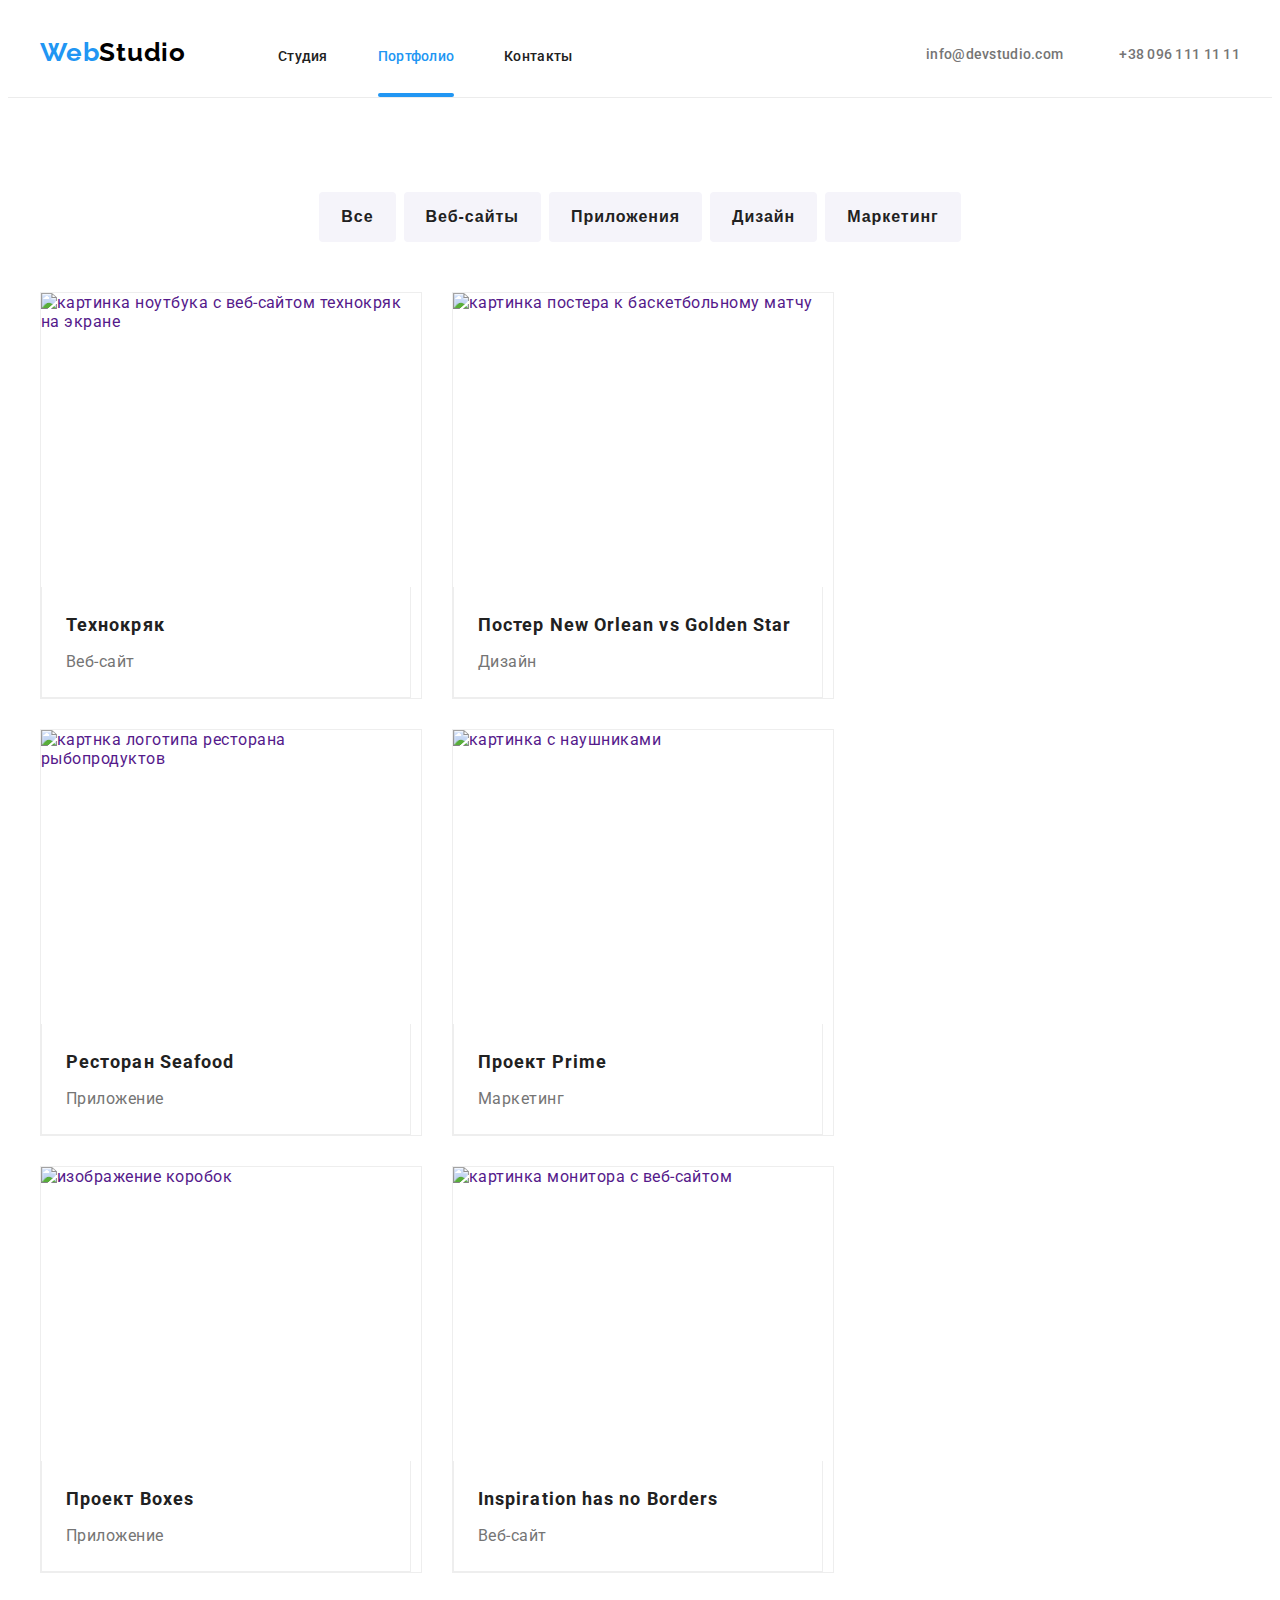
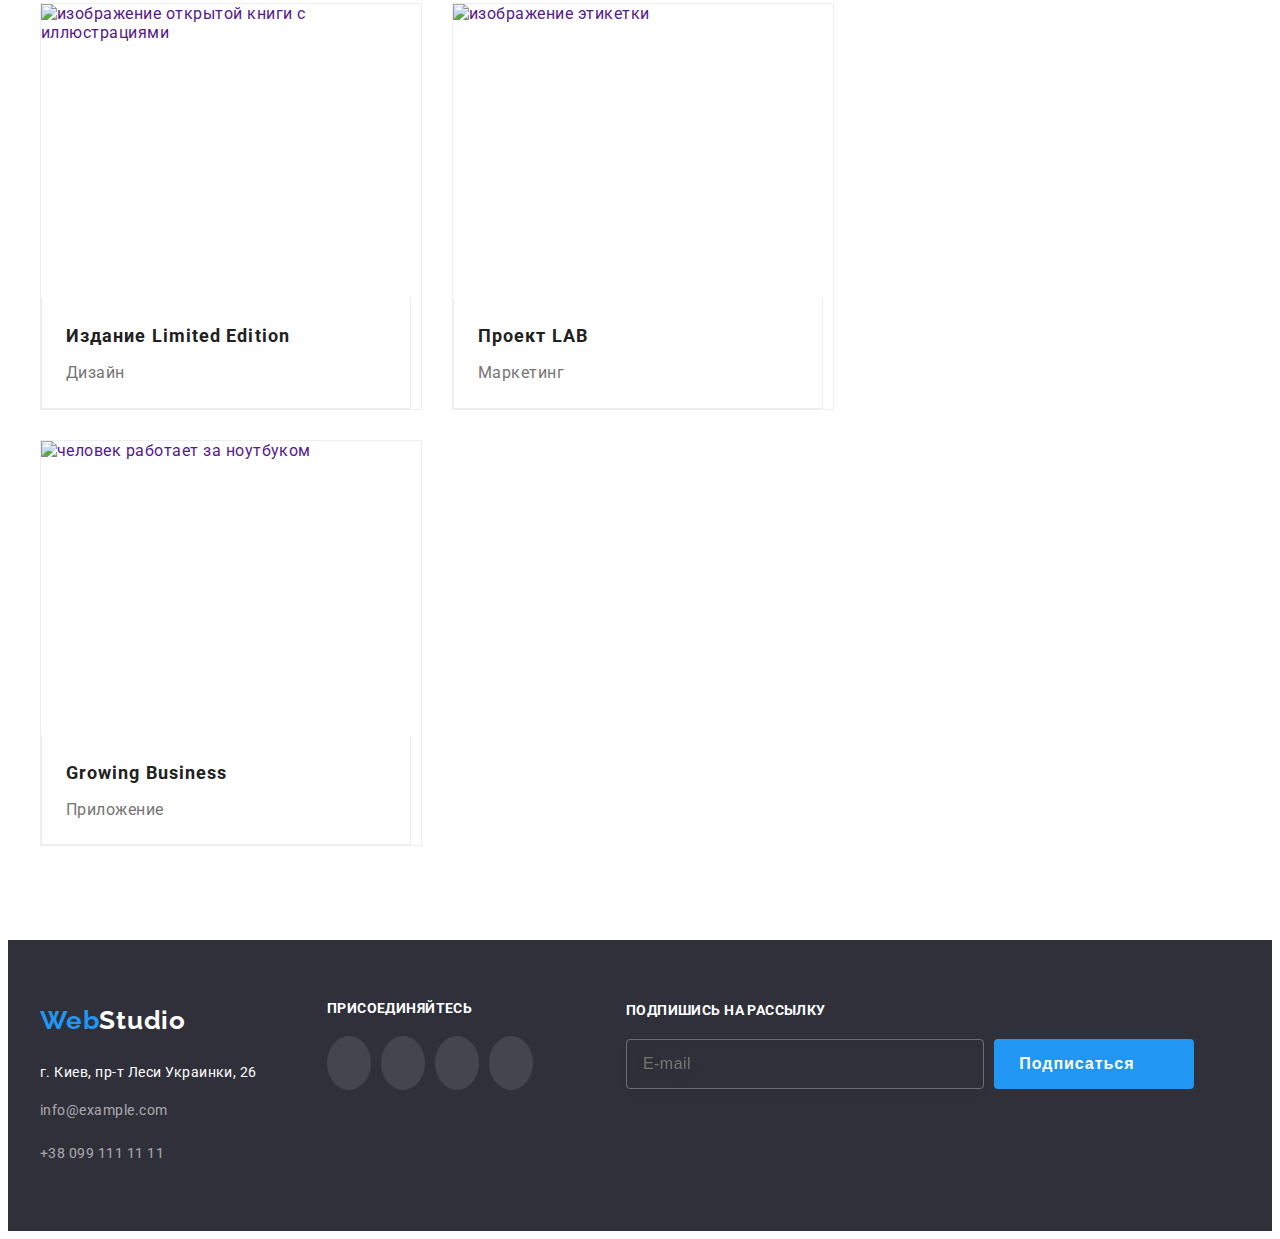
==== portfolio.html @ 6a4431be "update portfolio acc to BEM" ====
<!DOCTYPE html>
<html lang="ru">

<head>
  <meta charset="UTF-8" />
  <meta http-equiv="X-UA-Compatible" content="IE=edge" />
  <meta name="viewport" content="width=device-width, initial-scale=1.0" />
  <title>Портфолио</title>
  <link rel="stylesheet" href="https://cdnjs.cloudflare.com/ajax/libs/modern-normalize/1.1.0/modern-normalize.min.css"
    integrity="sha512-wpPYUAdjBVSE4KJnH1VR1HeZfpl1ub8YT/NKx4PuQ5NmX2tKuGu6U/JRp5y+Y8XG2tV+wKQpNHVUX03MfMFn9Q=="
    crossorigin="anonymous" referrerpolicy="no-referrer" />
  <link rel="stylesheet" href="./css/main.min.css" />

  <link rel="preconnect" href="https://fonts.googleapis.com" />
  <link rel="preconnect" href="https://fonts.gstatic.com" crossorigin />
  <link
    href="https://fonts.googleapis.com/css2?family=Raleway:ital,wght@0,700;1,700&family=Roboto:ital,wght@0,400;0,500;0,700;0,900;1,400;1,500;1,700;1,900&display=swap"
    rel="stylesheet" />
</head>

<body>
  <header class="header">
    <!--навигация по сайту-->
    <div class="header-content">

      <nav class="nav-style">
        <a class="logo" href="./">Web<Studio class="logo--header-color">Studio</span></a>
        <ul class="navigation">
          <li class="navigation__item">
            <a class="navigation__link" href="./">Студия</a>
          </li>
          <li class="navigation__item">
            <a class="navigation__link navigation__item--current" href="./portfolio.html">Портфолио</a>
          </li>
          <li class="navigation__item">
            <a class="navigation__link" href="">Контакты</a>
          </li>
        </ul>
      </nav>

      <ul class="contacts-header">
        <li class="contacts-header__item">
          <a class="contacts-header__link" href="mailto:info@devstudio.com">
            <svg class="envelope" width="16" height="12">
              <use class="use" href="./images/icons.svg#envelope"></use>
            </svg>
            info@devstudio.com</a>
        </li>
        <li class="contacts-header__item">
          <a class="contacts-header__link" href="tel:+380961111111">
            <svg class="smartphone" width="16" height="12">
              <use class="use" href="./images/icons.svg#smartphone"></use>
            </svg>
            +38 096 111 11 11</a>
        </li>
      </ul>

    </div>
  </header>
  <main>
    <!-- projects section -->

    <section class="projects">
      <div class="projects-content">
        <!--  filter section -->
        <ul class="filter-btn">
          <li class="filter-btn__item">
            <button class="button" type="button">Все</button>
          </li>
          <li class="filter-btn__item">
            <button class="button" type="button">Веб-сайты</button>
          </li>
          <li class="filter-btn__item">
            <button class="button" type="button">Приложения</button>
          </li>
          <li class="filter-btn__item">
            <button class="button" type="button">Дизайн</button>
          </li>
          <li class="filter-btn__item">
            <button class="button" type="button">Маркетинг</button>
          </li>
        </ul>

        <!--  cards  section -->

        <ul class="card-set">
          <li class="product">
            <a class="product__link" href="">
              <div class="product__thumb">
                <img src="./images/img-portfolio-1.jpg" alt="картинка ноутбука с веб-сайтом технокряк на экране"
                  width="370" height="294" />
                <div class="product__overlay">
                  <p>
                    Технокряк это современная площадка распространения
                    коронавируса. Компании используют эту платформу для
                    цифрового шпионажа и атак на защищённые сервера
                    конкурентов.
                  </p>
                </div>
              </div>
              <div class="product__descrp">
                <h2 class="product__caption">Технокряк</h2>
                <p class="product__text">Веб-сайт</p>
              </div>
            </a>
          </li>
          <li class="product">
            <a class="product__link" href="">
              <div class="product__thumb">
                <img src="./images/img-portfolio-2.jpg" alt="картинка постера к баскетбольному матчу" width="370"
                  height="294" />
                <div class="product__overlay">
                  <p>
                    Технокряк это современная площадка распространения
                    коронавируса. Компании используют эту платформу для
                    цифрового шпионажа и атак на защищённые сервера
                    конкурентов.
                  </p>
                </div>
              </div>
              <div class="product__descrp">
                <h2 class="product__caption">Постер New Orlean vs Golden Star</h2>
                <p class="product__text">Дизайн</p>
              </div>
            </a>
          </li>
          <li class="product">
            <a class="product__link" href="">
              <div class="product__thumb">
                <img src="./images/img-portfolio-3.jpg" alt="картнка логотипа ресторана рыбопродуктов" width="370"
                  height="294" />
                <div class="product__overlay">
                  <p>
                    Технокряк это современная площадка распространения
                    коронавируса. Компании используют эту платформу для
                    цифрового шпионажа и атак на защищённые сервера
                    конкурентов.
                  </p>
                </div>
              </div>
              <div class="product__descrp">
                <h2 class="product__caption">Ресторан Seafood</h2>
                <p class="product__text">Приложение</p>
              </div>
            </a>
          </li>
          <li class="product">
            <a class="product__link" href="">
              <div class="product__thumb">
                <img src="./images/img-portfolio-4.jpg" alt="картинка с наушниками" width="370" height="294" />
                <div class="product__overlay">
                  <p>
                    Технокряк это современная площадка распространения
                    коронавируса. Компании используют эту платформу для
                    цифрового шпионажа и атак на защищённые сервера
                    конкурентов.
                  </p>
                </div>
              </div>
              <div class="product__descrp">
                <h2 class="product__caption">Проект Prime</h2>
                <p class="product__text">Маркетинг</p>
              </div>
            </a>
          </li>
          <li class="product">
            <a class="product__link" href="">
              <div class="product__thumb">
                <img src="./images/img-portfolio-5.jpg" alt="изображение коробок" width="370" height="294" />
                <div class="product__overlay">
                  <p>
                    Технокряк это современная площадка распространения
                    коронавируса. Компании используют эту платформу для
                    цифрового шпионажа и атак на защищённые сервера
                    конкурентов.
                  </p>
                </div>
              </div>
              <div class="product__descrp">
                <h2 class="product__caption">Проект Boxes</h2>
                <p class="product__text">Приложение</p>
              </div>
            </a>
          </li>
          <li class="product">
            <a class="product__link" href="">
              <div class="product__thumb">
                <img src="./images/img-portfolio-6.jpg" alt="картинка монитора с веб-сайтом" width="370" height="294" />
                <div class="product__overlay">
                  <p>
                    Технокряк это современная площадка распространения
                    коронавируса. Компании используют эту платформу для
                    цифрового шпионажа и атак на защищённые сервера
                    конкурентов.
                  </p>
                </div>
              </div>
              <div class="product__descrp">
                <h2 class="product__caption">Inspiration has no Borders</h2>
                <p class="product__text">Веб-сайт</p>
              </div>
            </a>
          </li>
          <li class="product">
            <a class="product__link" href="">
              <div class="product__thumb">
                <img src="./images/img-portfolio-7.jpg" alt="изображение открытой книги с иллюстрациями" width="370"
                  height="294" />
                <div class="product__overlay">
                  <p>
                    Технокряк это современная площадка распространения
                    коронавируса. Компании используют эту платформу для
                    цифрового шпионажа и атак на защищённые сервера
                    конкурентов.
                  </p>
                </div>
              </div>
              <div class="product__descrp">
                <h2 class="product__caption">Издание Limited Edition</h2>
                <p class="product__text">Дизайн</p>
              </div>
            </a>
          </li>
          <li class="product">
            <a class="product__link" href="">
              <div class="product__thumb">
                <img src="./images/img-portfolio-8.jpg" alt="изображение этикетки" width="370" height="294" />
                <div class="product__overlay">
                  <p>
                    Технокряк это современная площадка распространения
                    коронавируса. Компании используют эту платформу для
                    цифрового шпионажа и атак на защищённые сервера
                    конкурентов.
                  </p>
                </div>
              </div>
              <div class="product__descrp">
                <h2 class="product__caption">Проект LAB</h2>
                <p class="product__text">Маркетинг</p>
              </div>
            </a>
          </li>
          <li class="product">
            <a class="product__link" href="">
              <div class="product__thumb">
                <img src="./images/img-portfolio-9.jpg" alt="человек работает за ноутбуком" width="370" height="294" />
                <div class="product__overlay">
                  <p>
                    Технокряк это современная площадка распространения
                    коронавируса. Компании используют эту платформу для
                    цифрового шпионажа и атак на защищённые сервера
                    конкурентов.
                  </p>
                </div>
              </div>
              <div class="product__descrp">
                <h2 class="product__caption">Growing Business</h2>
                <p class="product__text">Приложение</p>
              </div>
            </a>
          </li>
        </ul>
      </div>
    </section>
  </main>
  <footer class="footer">
    <div class="footer-content box">
      <div>
        <a class="logo" href="./">Web<Studio class="logo--footer-color">Studio</span></a>
        <address class="address-style">
          г. Киев, пр-т Леси Украинки, 26
        </address>
        <ul class="contacts-footer list">
          <li class="item">
            <a class="contact-link-footer" href="mailto:info@example.com">info@example.com</a>
          </li>
          <li class="item">
            <a class="contact-link-footer" href="tel:+380991111111">+38 099 111 11 11</a>
          </li>
        </ul>
      </div>
      <div class="footer-social">
        <p class="footer-text">присоединяйтесь</p>
        <ul class="social-links">
          <li class="social-links__item">
            <a class="social-links__link " href="instagram.com">
              <svg width="20" height="20">
                <use href="./images/icons.svg#instagram"></use>
              </svg>
            </a>
          </li>

          <li class="social-links__item">
            <a class="social-links__link" href="twitter.com">
              <svg width="20" height="20">
                <use href="./images/icons.svg#twitter"></use>
              </svg>
            </a>
          </li>

          <li class="social-links__item">
            <a class="social-links__link" href="fb.com">
              <svg width="20" height="20">
                <use href="./images/icons.svg#facebook"></use>
              </svg>
            </a>
          </li>

          <li class="social-links__item">
            <a class="social-links__link" href="linkedin.com">
              <svg width="20" height="20">
                <use href="./images/icons.svg#linkedin"></use>
              </svg>
            </a>
          </li>
        </ul>
      </div>
      <div class="footer-form">
        <form name="mailing-form">

          <label for="mailing" class="mailing-form__lable">Подпишись на рассылку</label>
          <div class="mailing-form___box" style="align-items: center;">
            <div> <input name="email" type="email" placeholder="E-mail" class="mailing-form__input" id="mailing">
            </div>
            <button type="submit" class="button"> <span>Подписаться</span>
              <svg width="24" height="24" style="margin-left: 10px;">
                <use href="./images/icons.svg#send"></use>
              </svg>
            </button>
          </div>

        </form>
      </div>
    </div>

  </footer>
</body>

</html>
---- css/main.min.css ----
h1,h2,h3,h4,p{margin:0 0}img{display:block;max-width:100%}ul{list-style:none;padding:0;margin-top:0;margin-bottom:0}a{display:inline-block;text-decoration:none;padding:5px 0}body{font-family:'Roboto', 'Verdana', 'Tahoma';background-color:#fff;letter-spacing:0.03em}.title{margin-bottom:50px;font-weight:700;font-size:36px;line-height:1.17;letter-spacing:0.03em;color:#212121;text-align:center}.header-content,.nav-style,.navigation,.contacts-header,.contacts-header__link,.footer .button,.benefits__list,.our-work__list,.work-sample__text,.our-team__list,.social-links,.social-links__item,.social-links__link,.our-clients__list,.client__link,.footer-content,.mailing-form___box,.filter-btn,.projects .card-set{display:flex}.benefits,.our-team,.our-clients,.projects{padding-top:94px;padding-bottom:94px}.header-content,.hero-content,.benefits-content,.our-work-content,.our-team-content,.our-clients-content,.footer-content,.projects-content{width:1200px;padding:0 15px;margin:0 auto}.benefits-title,.order-checkbox{position:absolute;width:1px;height:1px;margin:-1px;padding:0;overflow:hidden;border:0;clip:rect(0 0 0 0)}.logo{font-family:Raleway;font-style:normal;font-weight:700;font-size:26px;line-height:1.19;letter-spacing:0.03em;color:#2196f3;width:145px;height:31px}.logo--header-color{color:#000}.logo--footer-color{color:#fff}.header-content,.nav-style,.navigation,.contacts-header,.contacts-header__link,.footer .button,.benefits__list,.our-work__list,.work-sample__text,.our-team__list,.social-links,.social-links__item,.social-links__link,.our-clients__list,.client__link,.footer-content,.mailing-form___box,.filter-btn,.projects .card-set{display:flex}.benefits,.our-team,.our-clients,.projects{padding-top:94px;padding-bottom:94px}.header-content,.hero-content,.benefits-content,.our-work-content,.our-team-content,.our-clients-content,.footer-content,.projects-content{width:1200px;padding:0 15px;margin:0 auto}.benefits-title,.order-checkbox{position:absolute;width:1px;height:1px;margin:-1px;padding:0;overflow:hidden;border:0;clip:rect(0 0 0 0)}.header{padding-top:24px;border-bottom:solid 1px #ececec}.header-content{align-items:baseline}.nav-style{align-items:baseline}.navigation{margin-left:93px;align-items:baseline}.navigation__item:not(:last-child){margin-right:50px}.navigation__link{color:#212121;font-weight:500;font-size:14px;line-height:1.14;letter-spacing:0.02em;transition-property:color;transition-duration:250ms;transition-timing-function:cubic-bezier(0.4, 0, 0.2, 1)}.navigation__link:hover,.navigation__link:focus{color:#2196f3}.navigation__item--current{color:#2196f3;padding-bottom:0}.navigation__item--current::after{content:'';display:block;max-width:100%;height:4px;margin-top:28px;background-color:#2196f3;border-radius:2px}.contacts-header{margin-left:auto;align-items:baseline}.contacts-header__link{align-items:center;font-weight:500;font-size:14px;line-height:1.14;letter-spacing:0.02em;color:#757575;transition-property:color, background-color, box-shadow;transition-duration:250ms;transition-timing-function:cubic-bezier(0.4, 0, 0.2, 1)}.contacts-header .envelope,.contacts-header .smartphone{margin-right:10px;fill:currentColor}.contacts-header__link:hover,.contacts-header__link:focus{color:#2196f3}.contacts-header__item:not(:last-child){margin-right:30px}.header-content,.nav-style,.navigation,.contacts-header,.contacts-header__link,.footer .button,.benefits__list,.our-work__list,.work-sample__text,.our-team__list,.social-links,.social-links__item,.social-links__link,.our-clients__list,.client__link,.footer-content,.mailing-form___box,.filter-btn,.projects .card-set{display:flex}.benefits,.our-team,.our-clients,.projects{padding-top:94px;padding-bottom:94px}.header-content,.hero-content,.benefits-content,.our-work-content,.our-team-content,.our-clients-content,.footer-content,.projects-content{width:1200px;padding:0 15px;margin:0 auto}.benefits-title,.order-checkbox{position:absolute;width:1px;height:1px;margin:-1px;padding:0;overflow:hidden;border:0;clip:rect(0 0 0 0)}.hero{background-color:#2f303a;color:#fff;text-align:center;padding-top:200px;padding-bottom:200px;background-image:linear-gradient(to right, rgba(47,48,58,0.4), rgba(47,48,58,0.4)),url(../images/hero-img.jpg);background-repeat:no-repeat;background-position:center}.hero__heading{width:696px;margin:0 auto;font-weight:900;font-size:44px;line-height:1.36;letter-spacing:0.06em;text-transform:uppercase}.button{margin-top:30px;font-weight:700;font-size:16px;text-align:center;letter-spacing:0.06em;background:#2196f3;color:#fff;width:200px;height:50px;border-radius:4px;border-width:0px;cursor:pointer;transition-property:color background-color box-shadow;transition-duration:250ms;transition-timing-function:cubic-bezier(0.4, 0, 0.2, 1)}.button:hover,.button:focus{box-shadow:0px 3px 1px rgba(0,0,0,0.1),0px 1px 2px rgba(0,0,0,0.08),0px 2px 2px rgba(0,0,0,0.12)}.footer .button{margin-top:0;margin-left:10px;align-items:center;justify-content:center;fill:#fff}.projects .button{width:100%;padding:6px 22px;margin:0;background-color:#f5f4fa;color:#212121}.projects .button:hover,.projects .button:focus{background:#2196f3;color:#fff}.header-content,.nav-style,.navigation,.contacts-header,.contacts-header__link,.footer .button,.benefits__list,.our-work__list,.work-sample__text,.our-team__list,.social-links,.social-links__item,.social-links__link,.our-clients__list,.client__link,.footer-content,.mailing-form___box,.filter-btn,.projects .card-set{display:flex}.benefits,.our-team,.our-clients,.projects{padding-top:94px;padding-bottom:94px}.header-content,.hero-content,.benefits-content,.our-work-content,.our-team-content,.our-clients-content,.footer-content,.projects-content{width:1200px;padding:0 15px;margin:0 auto}.benefits-title,.order-checkbox{position:absolute;width:1px;height:1px;margin:-1px;padding:0;overflow:hidden;border:0;clip:rect(0 0 0 0)}.benefits__list{flex-wrap:wrap;margin-right:-30px}.benefits__item{margin-right:30px;flex-basis:calc(100% / 4 - 30px)}.benefits__icon{max-height:120px;margin-bottom:30px;padding:25px 100px;background-color:#f5f4fa;border-radius:4px}.benefits__headings{font-weight:700;font-size:14px;line-height:1.14;letter-spacing:0.03em;text-transform:uppercase;color:#212121}.benefits__text{margin-top:10px;font-size:14px;line-height:1.71;letter-spacing:0.03em;color:#757575}.header-content,.nav-style,.navigation,.contacts-header,.contacts-header__link,.footer .button,.benefits__list,.our-work__list,.work-sample__text,.our-team__list,.social-links,.social-links__item,.social-links__link,.our-clients__list,.client__link,.footer-content,.mailing-form___box,.filter-btn,.projects .card-set{display:flex}.benefits,.our-team,.our-clients,.projects{padding-top:94px;padding-bottom:94px}.header-content,.hero-content,.benefits-content,.our-work-content,.our-team-content,.our-clients-content,.footer-content,.projects-content{width:1200px;padding:0 15px;margin:0 auto}.benefits-title,.order-checkbox{position:absolute;width:1px;height:1px;margin:-1px;padding:0;overflow:hidden;border:0;clip:rect(0 0 0 0)}.our-work{padding-bottom:94px}.our-work__list{margin-right:-30px}.work-sample{margin-right:30px;flex-basis:calc(100% / 3 - 30px)}.work-sample__thumb{position:relative}.work-sample__text{position:absolute;bottom:0;align-items:center;justify-content:center;width:100%;height:70px;background:rgba(47,48,58,0.8);font-weight:700;font-size:14px;line-height:1.14;letter-spacing:0.03em;color:#fff;text-transform:uppercase}.header-content,.nav-style,.navigation,.contacts-header,.contacts-header__link,.footer .button,.benefits__list,.our-work__list,.work-sample__text,.our-team__list,.social-links,.social-links__item,.social-links__link,.our-clients__list,.client__link,.footer-content,.mailing-form___box,.filter-btn,.projects .card-set{display:flex}.benefits,.our-team,.our-clients,.projects{padding-top:94px;padding-bottom:94px}.header-content,.hero-content,.benefits-content,.our-work-content,.our-team-content,.our-clients-content,.footer-content,.projects-content{width:1200px;padding:0 15px;margin:0 auto}.benefits-title,.order-checkbox{position:absolute;width:1px;height:1px;margin:-1px;padding:0;overflow:hidden;border:0;clip:rect(0 0 0 0)}.our-team{background-color:#f5f4fa}.our-team__list{margin-right:-30px}.team-member{margin-right:30px;flex-basis:calc(100% / 4 - 30px);box-shadow:0px 1px 3px rgba(0,0,0,0.12),0px 1px 1px rgba(0,0,0,0.14),0px 2px 1px rgba(0,0,0,0.2);border-radius:0px 0px 4px 4px}.team-member__photo-capture{padding-top:30px;background-color:#fff}.team-member__name{font-weight:500;font-size:16px;line-height:1.19;letter-spacing:0.03em;text-align:center;color:#212121}.team-member__position{margin-top:10px;font-weight:500;font-size:16px;line-height:1.19;letter-spacing:0.03em;text-align:center;color:#757575}.header-content,.nav-style,.navigation,.contacts-header,.contacts-header__link,.footer .button,.benefits__list,.our-work__list,.work-sample__text,.our-team__list,.social-links,.social-links__item,.social-links__link,.our-clients__list,.client__link,.footer-content,.mailing-form___box,.filter-btn,.projects .card-set{display:flex}.benefits,.our-team,.our-clients,.projects{padding-top:94px;padding-bottom:94px}.header-content,.hero-content,.benefits-content,.our-work-content,.our-team-content,.our-clients-content,.footer-content,.projects-content{width:1200px;padding:0 15px;margin:0 auto}.benefits-title,.order-checkbox{position:absolute;width:1px;height:1px;margin:-1px;padding:0;overflow:hidden;border:0;clip:rect(0 0 0 0)}.our-team .social-links{padding:16px 32px 30px;background-color:#fff}.footer .social-links{padding:0;background-color:#2f303a}.our-team .social-links__link{background-color:#fff}.footer .social-links__link{background-color:rgba(255,255,255,0.1)}.social-links{align-items:center;justify-content:center;border-radius:0px 0px 4px 4px}.social-links__item{align-items:center;justify-content:center}.social-links__item:not(:last-child){margin-right:10px}.social-links__link{align-items:center;justify-content:center;height:44px;width:44px;border-radius:50%;fill:#afb1b8;transition-property:fill, background-color;transition-duration:250ms;transition-timing-function:cubic-bezier(0.4, 0, 0.2, 1)}.social-links__link:hover,.social-links__link:focus{background-color:#2196f3;fill:#fff}.header-content,.nav-style,.navigation,.contacts-header,.contacts-header__link,.footer .button,.benefits__list,.our-work__list,.work-sample__text,.our-team__list,.social-links,.social-links__item,.social-links__link,.our-clients__list,.client__link,.footer-content,.mailing-form___box,.filter-btn,.projects .card-set{display:flex}.benefits,.our-team,.our-clients,.projects{padding-top:94px;padding-bottom:94px}.header-content,.hero-content,.benefits-content,.our-work-content,.our-team-content,.our-clients-content,.footer-content,.projects-content{width:1200px;padding:0 15px;margin:0 auto}.benefits-title,.order-checkbox{position:absolute;width:1px;height:1px;margin:-1px;padding:0;overflow:hidden;border:0;clip:rect(0 0 0 0)}.our-clients__list{margin-top:50px;margin-right:-30px}.client{width:170px;height:92px;margin-right:30px;flex-basis:calc(100% / 6 - 30px)}.client__link{min-width:100%;min-height:100%;padding:0;border:1px solid #afb1b8;border-radius:4px;align-items:center;justify-content:center;fill:#afb1b8;transition-property:fill, border-color;transition-duration:250ms;transition-timing-function:cubic-bezier(0.4, 0, 0.2, 1)}.client__link:hover,.client__link:focus{fill:#2196f3;border-color:#2196f3}.header-content,.nav-style,.navigation,.contacts-header,.contacts-header__link,.footer .button,.benefits__list,.our-work__list,.work-sample__text,.our-team__list,.social-links,.social-links__item,.social-links__link,.our-clients__list,.client__link,.footer-content,.mailing-form___box,.filter-btn,.projects .card-set{display:flex}.benefits,.our-team,.our-clients,.projects{padding-top:94px;padding-bottom:94px}.header-content,.hero-content,.benefits-content,.our-work-content,.our-team-content,.our-clients-content,.footer-content,.projects-content{width:1200px;padding:0 15px;margin:0 auto}.benefits-title,.order-checkbox{position:absolute;width:1px;height:1px;margin:-1px;padding:0;overflow:hidden;border:0;clip:rect(0 0 0 0)}.footer{padding:60px 0;background-color:#2f303a;color:#fff}.address-style{margin-top:20px;font-size:14px;font-style:normal;line-height:1.71}.contact-link-footer{font-size:14px;line-height:1.71;color:rgba(255,255,255,0.6);text-decoration:none;transition-property:color;transition-duration:250ms;transition-timing-function:cubic-bezier(0.4, 0, 0.2, 1)}.contact-link-footer:hover,.contact-link-footer:focus{color:#2196f3}.contacts-footer .item{margin-top:9px}.footer-social{padding-left:70px}.footer-text{margin-bottom:20px;font-weight:700;font-size:14px;line-height:16px;letter-spacing:0.03em;text-transform:uppercase}.footer-form{padding-left:93px}.mailing-form___box{margin-top:20px;align-items:center}.mailing-form__lable{font-weight:700;font-size:14px;line-height:1.14;letter-spacing:0.03em;text-transform:uppercase}.mailing-form__input{width:358px;height:50px;padding:15px 16px;border:1px solid rgba(255,255,255,0.3);box-sizing:border-box;filter:drop-shadow(0px 4px 4px rgba(0,0,0,0.15));border-radius:4px;background-color:var(--bg-hero-footer-color);color:rgba(255,255,255,0.6);font-size:16px;line-height:1.25;letter-spacing:0.03em}.header-content,.nav-style,.navigation,.contacts-header,.contacts-header__link,.footer .button,.benefits__list,.our-work__list,.work-sample__text,.our-team__list,.social-links,.social-links__item,.social-links__link,.our-clients__list,.client__link,.footer-content,.mailing-form___box,.filter-btn,.projects .card-set{display:flex}.benefits,.our-team,.our-clients,.projects{padding-top:94px;padding-bottom:94px}.header-content,.hero-content,.benefits-content,.our-work-content,.our-team-content,.our-clients-content,.footer-content,.projects-content{width:1200px;padding:0 15px;margin:0 auto}.benefits-title,.order-checkbox{position:absolute;width:1px;height:1px;margin:-1px;padding:0;overflow:hidden;border:0;clip:rect(0 0 0 0)}.backdrop.is-hidden{opacity:0;pointer-events:none;visibility:hidden}.backdrop{position:fixed;width:100vw;height:100vh;top:0;left:0;background-color:rgba(0,0,0,0.2);opacity:1;transition:opacity 250ms cubic-bezier(0.4, 0, 0.2, 1)}.modal{position:relative;top:50%;left:50%;transform:translate(-50%, -50%);width:528px;padding:40px;background-color:#fff;box-shadow:0px 1px 3px rgba(0,0,0,0.12),0px 1px 1px rgba(0,0,0,0.14),0px 2px 1px rgba(0,0,0,0.2);border-radius:4px}.btn-close{position:fixed;top:8px;right:8px;display:flex;align-items:center;justify-content:center;width:30px;height:30px;border:1px solid rgba(0,0,0,0.1);border-radius:50%;background-color:#fff;fill:#000;transition:fill 250ms cubic-bezier(0.4, 0, 0.2, 1)}.btn-close:hover{cursor:pointer;fill:#2196f3}.order-title{margin-bottom:12px;font-weight:700;font-size:20px;line-height:1.15;text-align:center;letter-spacing:0.03em;color:#212121}.order-text{font-size:12px;line-height:1.17;letter-spacing:0.01em;color:#757575}.input-wrap{position:relative;margin-top:4px;margin-bottom:10px}.order-icon{position:absolute;top:50%;left:12px;transform:translateY(-50%)}.order-input{width:448px;height:40px;padding-left:42px;border:1px solid rgba(33,33,33,0.2);box-sizing:border-box;border-radius:4px}.order-input:focus{border:1px solid #2196f3;outline-color:#2196f3}.order-input:focus ~ .order-icon{fill:#2196f3}.order-comments{width:448px;height:120px;margin-top:4px;margin-bottom:20px;padding:14px 16px;border:1px solid rgba(33,33,33,0.2);border-radius:4px;resize:none}.order-comments:focus{outline-color:#2196f3}.order-comments::placeholder{font-size:14px;line-height:1.14;letter-spacing:0.01em;color:rgba(117,117,117,0.5)}.order-check{position:relative;padding-left:24px;font-size:14px;line-height:1.7;letter-spacing:0.03em}.check-wrap{text-align:center;margin-bottom:30px}.check-icon{position:absolute;top:50%;left:0;transform:translateY(-50%);width:16px;height:15px;border:2px solid #000;border-radius:2px;fill:#fff}.order-checkbox:checked ~ .check-icon{background-color:#2196f3}.order-checkbox:focus ~ .check-icon{box-shadow:0 0 0 0.1em #000}.condition-link{color:#2196f3}.condition-link:focus{outline-color:#2196f3}.header-content,.nav-style,.navigation,.contacts-header,.contacts-header__link,.footer .button,.benefits__list,.our-work__list,.work-sample__text,.our-team__list,.social-links,.social-links__item,.social-links__link,.our-clients__list,.client__link,.footer-content,.mailing-form___box,.filter-btn,.projects .card-set{display:flex}.benefits,.our-team,.our-clients,.projects{padding-top:94px;padding-bottom:94px}.header-content,.hero-content,.benefits-content,.our-work-content,.our-team-content,.our-clients-content,.footer-content,.projects-content{width:1200px;padding:0 15px;margin:0 auto}.benefits-title,.order-checkbox{position:absolute;width:1px;height:1px;margin:-1px;padding:0;overflow:hidden;border:0;clip:rect(0 0 0 0)}.filter-btn{justify-content:center;margin-bottom:20px}.filter-btn__item:not(:last-child){margin-right:8px}.header-content,.nav-style,.navigation,.contacts-header,.contacts-header__link,.footer .button,.benefits__list,.our-work__list,.work-sample__text,.our-team__list,.social-links,.social-links__item,.social-links__link,.our-clients__list,.client__link,.footer-content,.mailing-form___box,.filter-btn,.projects .card-set{display:flex}.benefits,.our-team,.our-clients,.projects{padding-top:94px;padding-bottom:94px}.header-content,.hero-content,.benefits-content,.our-work-content,.our-team-content,.our-clients-content,.footer-content,.projects-content{width:1200px;padding:0 15px;margin:0 auto}.benefits-title,.order-checkbox{position:absolute;width:1px;height:1px;margin:-1px;padding:0;overflow:hidden;border:0;clip:rect(0 0 0 0)}.projects .card-set{flex-wrap:wrap;margin-right:-30px}.product{margin-top:30px;margin-right:30px;border:1px solid #eeeeee;flex-basis:calc(100% / 3 - 30px);transition-property:box-shadow;transition-duration:250ms;transition-timing-function:cubic-bezier(0.4, 0, 0.2, 1)}.product:focus,.product:hover{box-shadow:0px 1px 1px rgba(0,0,0,0.12),0px 4px 4px rgba(0,0,0,0.06),1px 4px 6px rgba(0,0,0,0.16)}.product__link{padding:0}.product__thumb{position:relative;overflow:hidden}.product__overlay{position:absolute;width:100%;height:100%;bottom:0;left:0;padding:63px 24px;color:#fff;font-size:18px;line-height:1.55;letter-spacing:0.03em;background-color:rgba(33,150,243,0.9);transform:translateY(100%);transition-property:transform;transition-duration:250ms;transition-timing-function:cubic-bezier(0.4, 0, 0.2, 1)}.product__link:focus .product__overlay,.product:hover .product__overlay{transform:translateY(0%)}.product__caption{font-weight:700;font-size:18px;line-height:2;letter-spacing:0.06em;color:#212121}.product__text{margin-top:4px;font-size:16px;line-height:1.87;letter-spacing:0.03em;color:#757575}.product__descrp{padding:20px 24px;border-left:1px solid #eeeeee;border-bottom:1px solid #eeeeee;border-right:1px solid #eeeeee}
/*# sourceMappingURL=main.min.css.map */
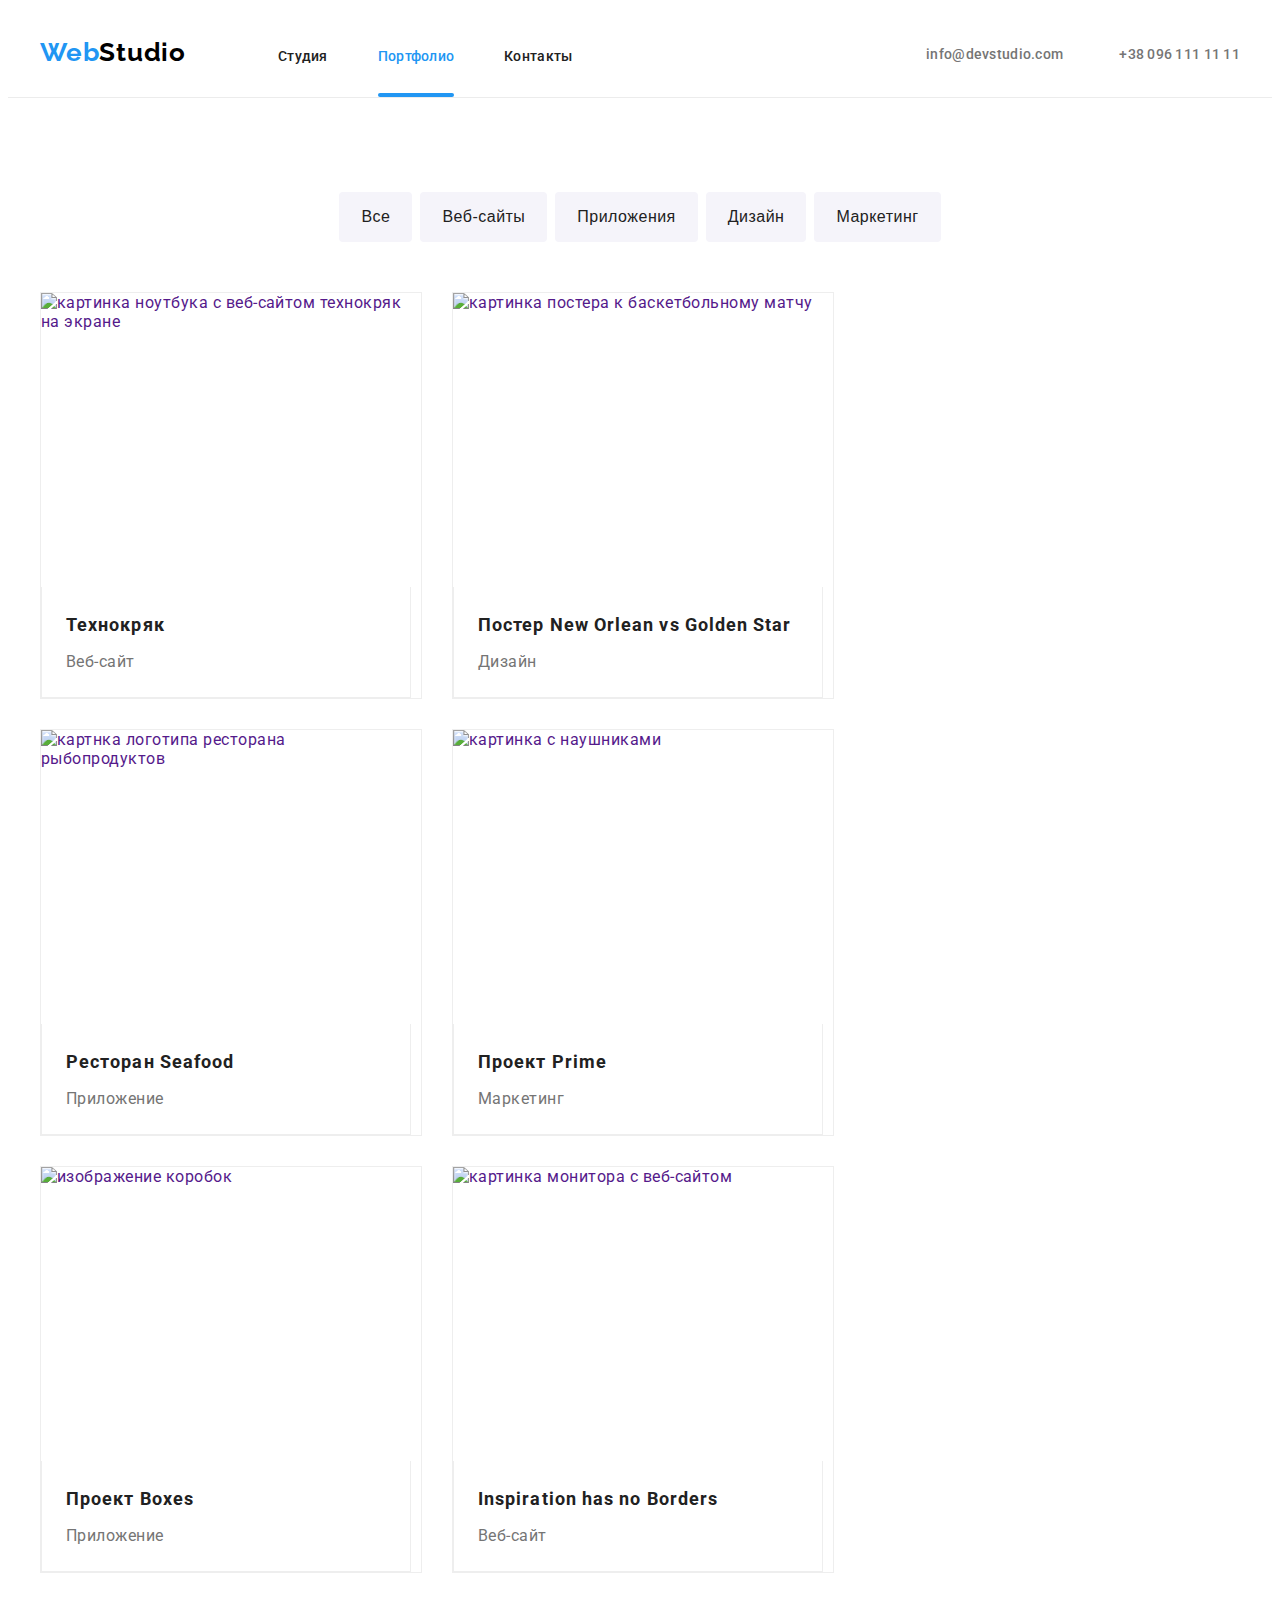
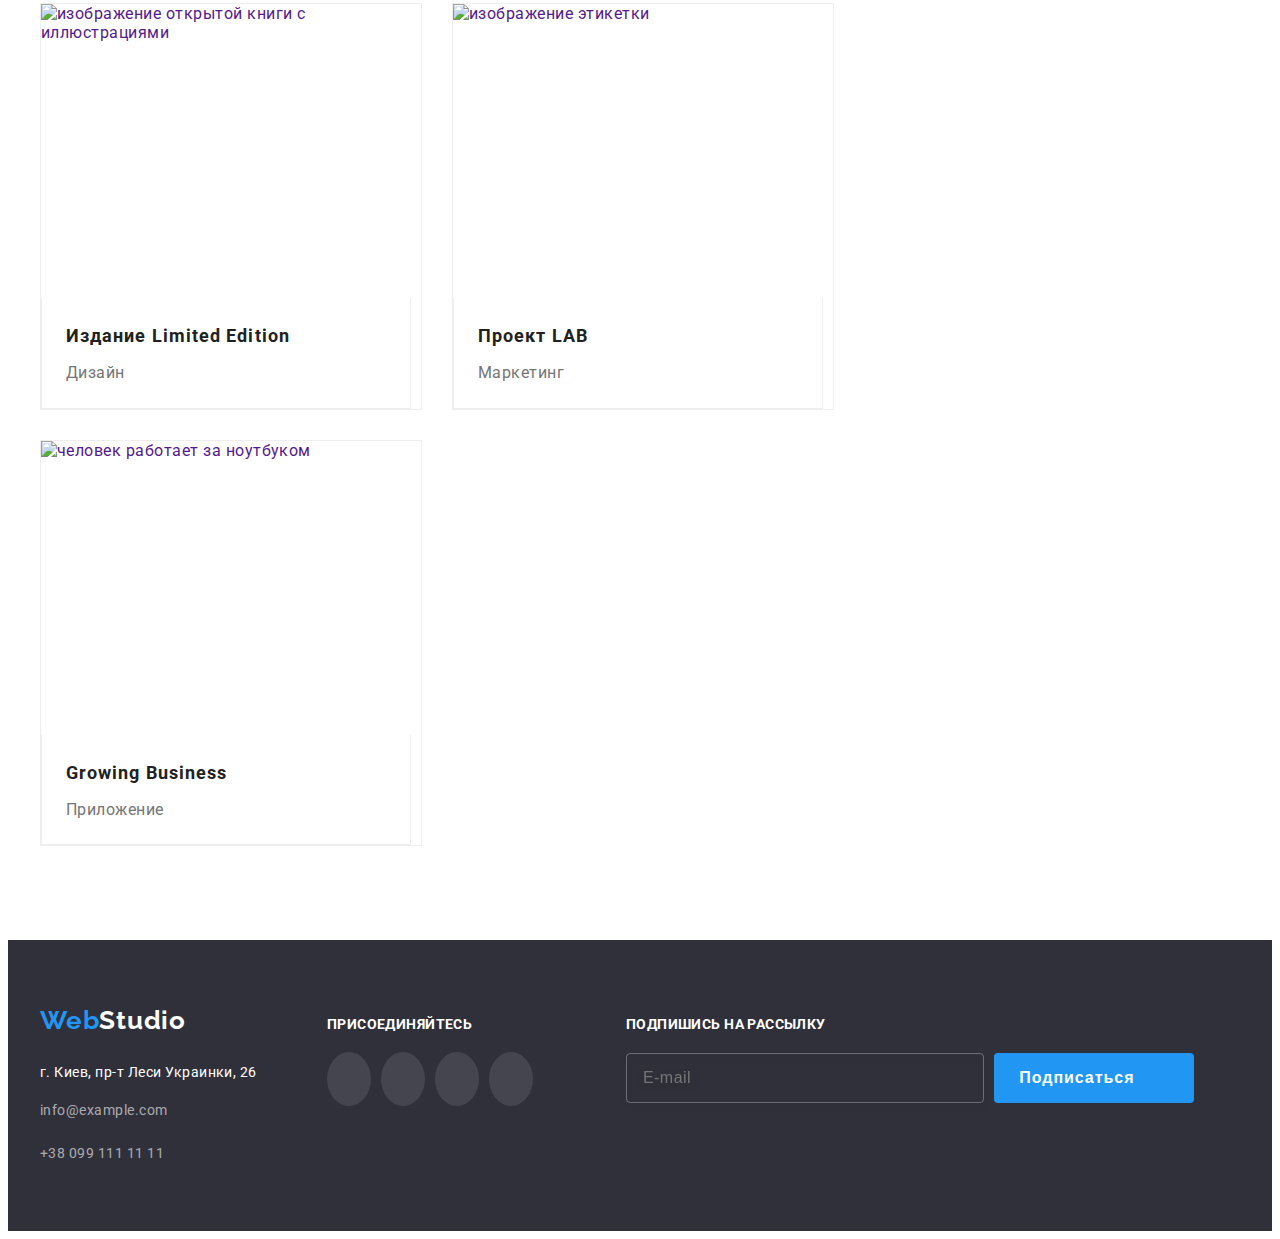
==== commit 4fabc7ad: "error correction after 1st mentor rewiev" ====
--- a/portfolio.html
+++ b/portfolio.html
@@ -65,19 +65,19 @@
         <!--  filter section -->
         <ul class="filter-btn">
           <li class="filter-btn__item">
-            <button class="button" type="button">Все</button>
-          </li>
-          <li class="filter-btn__item">
-            <button class="button" type="button">Веб-сайты</button>
-          </li>
-          <li class="filter-btn__item">
-            <button class="button" type="button">Приложения</button>
-          </li>
-          <li class="filter-btn__item">
-            <button class="button" type="button">Дизайн</button>
-          </li>
-          <li class="filter-btn__item">
-            <button class="button" type="button">Маркетинг</button>
+            <button class="button filter-btn--button" type="button">Все</button>
+          </li>
+          <li class="filter-btn__item">
+            <button class="button filter-btn--button" type="button">Веб-сайты</button>
+          </li>
+          <li class="filter-btn__item">
+            <button class="button filter-btn--button" type="button">Приложения</button>
+          </li>
+          <li class="filter-btn__item">
+            <button class="button filter-btn--button" type="button">Дизайн</button>
+          </li>
+          <li class="filter-btn__item">
+            <button class="button filter-btn--button" type="button">Маркетинг</button>
           </li>
         </ul>
 
--- a/css/main.min.css
+++ b/css/main.min.css
@@ -1,2 +1,2 @@
-h1,h2,h3,h4,p{margin:0 0}img{display:block;max-width:100%}ul{list-style:none;padding:0;margin-top:0;margin-bottom:0}a{display:inline-block;text-decoration:none;padding:5px 0}body{font-family:'Roboto', 'Verdana', 'Tahoma';background-color:#fff;letter-spacing:0.03em}.title{margin-bottom:50px;font-weight:700;font-size:36px;line-height:1.17;letter-spacing:0.03em;color:#212121;text-align:center}.header-content,.nav-style,.navigation,.contacts-header,.contacts-header__link,.footer .button,.benefits__list,.our-work__list,.work-sample__text,.our-team__list,.social-links,.social-links__item,.social-links__link,.our-clients__list,.client__link,.footer-content,.mailing-form___box,.filter-btn,.projects .card-set{display:flex}.benefits,.our-team,.our-clients,.projects{padding-top:94px;padding-bottom:94px}.header-content,.hero-content,.benefits-content,.our-work-content,.our-team-content,.our-clients-content,.footer-content,.projects-content{width:1200px;padding:0 15px;margin:0 auto}.benefits-title,.order-checkbox{position:absolute;width:1px;height:1px;margin:-1px;padding:0;overflow:hidden;border:0;clip:rect(0 0 0 0)}.logo{font-family:Raleway;font-style:normal;font-weight:700;font-size:26px;line-height:1.19;letter-spacing:0.03em;color:#2196f3;width:145px;height:31px}.logo--header-color{color:#000}.logo--footer-color{color:#fff}.header-content,.nav-style,.navigation,.contacts-header,.contacts-header__link,.footer .button,.benefits__list,.our-work__list,.work-sample__text,.our-team__list,.social-links,.social-links__item,.social-links__link,.our-clients__list,.client__link,.footer-content,.mailing-form___box,.filter-btn,.projects .card-set{display:flex}.benefits,.our-team,.our-clients,.projects{padding-top:94px;padding-bottom:94px}.header-content,.hero-content,.benefits-content,.our-work-content,.our-team-content,.our-clients-content,.footer-content,.projects-content{width:1200px;padding:0 15px;margin:0 auto}.benefits-title,.order-checkbox{position:absolute;width:1px;height:1px;margin:-1px;padding:0;overflow:hidden;border:0;clip:rect(0 0 0 0)}.header{padding-top:24px;border-bottom:solid 1px #ececec}.header-content{align-items:baseline}.nav-style{align-items:baseline}.navigation{margin-left:93px;align-items:baseline}.navigation__item:not(:last-child){margin-right:50px}.navigation__link{color:#212121;font-weight:500;font-size:14px;line-height:1.14;letter-spacing:0.02em;transition-property:color;transition-duration:250ms;transition-timing-function:cubic-bezier(0.4, 0, 0.2, 1)}.navigation__link:hover,.navigation__link:focus{color:#2196f3}.navigation__item--current{color:#2196f3;padding-bottom:0}.navigation__item--current::after{content:'';display:block;max-width:100%;height:4px;margin-top:28px;background-color:#2196f3;border-radius:2px}.contacts-header{margin-left:auto;align-items:baseline}.contacts-header__link{align-items:center;font-weight:500;font-size:14px;line-height:1.14;letter-spacing:0.02em;color:#757575;transition-property:color, background-color, box-shadow;transition-duration:250ms;transition-timing-function:cubic-bezier(0.4, 0, 0.2, 1)}.contacts-header .envelope,.contacts-header .smartphone{margin-right:10px;fill:currentColor}.contacts-header__link:hover,.contacts-header__link:focus{color:#2196f3}.contacts-header__item:not(:last-child){margin-right:30px}.header-content,.nav-style,.navigation,.contacts-header,.contacts-header__link,.footer .button,.benefits__list,.our-work__list,.work-sample__text,.our-team__list,.social-links,.social-links__item,.social-links__link,.our-clients__list,.client__link,.footer-content,.mailing-form___box,.filter-btn,.projects .card-set{display:flex}.benefits,.our-team,.our-clients,.projects{padding-top:94px;padding-bottom:94px}.header-content,.hero-content,.benefits-content,.our-work-content,.our-team-content,.our-clients-content,.footer-content,.projects-content{width:1200px;padding:0 15px;margin:0 auto}.benefits-title,.order-checkbox{position:absolute;width:1px;height:1px;margin:-1px;padding:0;overflow:hidden;border:0;clip:rect(0 0 0 0)}.hero{background-color:#2f303a;color:#fff;text-align:center;padding-top:200px;padding-bottom:200px;background-image:linear-gradient(to right, rgba(47,48,58,0.4), rgba(47,48,58,0.4)),url(../images/hero-img.jpg);background-repeat:no-repeat;background-position:center}.hero__heading{width:696px;margin:0 auto;font-weight:900;font-size:44px;line-height:1.36;letter-spacing:0.06em;text-transform:uppercase}.button{margin-top:30px;font-weight:700;font-size:16px;text-align:center;letter-spacing:0.06em;background:#2196f3;color:#fff;width:200px;height:50px;border-radius:4px;border-width:0px;cursor:pointer;transition-property:color background-color box-shadow;transition-duration:250ms;transition-timing-function:cubic-bezier(0.4, 0, 0.2, 1)}.button:hover,.button:focus{box-shadow:0px 3px 1px rgba(0,0,0,0.1),0px 1px 2px rgba(0,0,0,0.08),0px 2px 2px rgba(0,0,0,0.12)}.footer .button{margin-top:0;margin-left:10px;align-items:center;justify-content:center;fill:#fff}.projects .button{width:100%;padding:6px 22px;margin:0;background-color:#f5f4fa;color:#212121}.projects .button:hover,.projects .button:focus{background:#2196f3;color:#fff}.header-content,.nav-style,.navigation,.contacts-header,.contacts-header__link,.footer .button,.benefits__list,.our-work__list,.work-sample__text,.our-team__list,.social-links,.social-links__item,.social-links__link,.our-clients__list,.client__link,.footer-content,.mailing-form___box,.filter-btn,.projects .card-set{display:flex}.benefits,.our-team,.our-clients,.projects{padding-top:94px;padding-bottom:94px}.header-content,.hero-content,.benefits-content,.our-work-content,.our-team-content,.our-clients-content,.footer-content,.projects-content{width:1200px;padding:0 15px;margin:0 auto}.benefits-title,.order-checkbox{position:absolute;width:1px;height:1px;margin:-1px;padding:0;overflow:hidden;border:0;clip:rect(0 0 0 0)}.benefits__list{flex-wrap:wrap;margin-right:-30px}.benefits__item{margin-right:30px;flex-basis:calc(100% / 4 - 30px)}.benefits__icon{max-height:120px;margin-bottom:30px;padding:25px 100px;background-color:#f5f4fa;border-radius:4px}.benefits__headings{font-weight:700;font-size:14px;line-height:1.14;letter-spacing:0.03em;text-transform:uppercase;color:#212121}.benefits__text{margin-top:10px;font-size:14px;line-height:1.71;letter-spacing:0.03em;color:#757575}.header-content,.nav-style,.navigation,.contacts-header,.contacts-header__link,.footer .button,.benefits__list,.our-work__list,.work-sample__text,.our-team__list,.social-links,.social-links__item,.social-links__link,.our-clients__list,.client__link,.footer-content,.mailing-form___box,.filter-btn,.projects .card-set{display:flex}.benefits,.our-team,.our-clients,.projects{padding-top:94px;padding-bottom:94px}.header-content,.hero-content,.benefits-content,.our-work-content,.our-team-content,.our-clients-content,.footer-content,.projects-content{width:1200px;padding:0 15px;margin:0 auto}.benefits-title,.order-checkbox{position:absolute;width:1px;height:1px;margin:-1px;padding:0;overflow:hidden;border:0;clip:rect(0 0 0 0)}.our-work{padding-bottom:94px}.our-work__list{margin-right:-30px}.work-sample{margin-right:30px;flex-basis:calc(100% / 3 - 30px)}.work-sample__thumb{position:relative}.work-sample__text{position:absolute;bottom:0;align-items:center;justify-content:center;width:100%;height:70px;background:rgba(47,48,58,0.8);font-weight:700;font-size:14px;line-height:1.14;letter-spacing:0.03em;color:#fff;text-transform:uppercase}.header-content,.nav-style,.navigation,.contacts-header,.contacts-header__link,.footer .button,.benefits__list,.our-work__list,.work-sample__text,.our-team__list,.social-links,.social-links__item,.social-links__link,.our-clients__list,.client__link,.footer-content,.mailing-form___box,.filter-btn,.projects .card-set{display:flex}.benefits,.our-team,.our-clients,.projects{padding-top:94px;padding-bottom:94px}.header-content,.hero-content,.benefits-content,.our-work-content,.our-team-content,.our-clients-content,.footer-content,.projects-content{width:1200px;padding:0 15px;margin:0 auto}.benefits-title,.order-checkbox{position:absolute;width:1px;height:1px;margin:-1px;padding:0;overflow:hidden;border:0;clip:rect(0 0 0 0)}.our-team{background-color:#f5f4fa}.our-team__list{margin-right:-30px}.team-member{margin-right:30px;flex-basis:calc(100% / 4 - 30px);box-shadow:0px 1px 3px rgba(0,0,0,0.12),0px 1px 1px rgba(0,0,0,0.14),0px 2px 1px rgba(0,0,0,0.2);border-radius:0px 0px 4px 4px}.team-member__photo-capture{padding-top:30px;background-color:#fff}.team-member__name{font-weight:500;font-size:16px;line-height:1.19;letter-spacing:0.03em;text-align:center;color:#212121}.team-member__position{margin-top:10px;font-weight:500;font-size:16px;line-height:1.19;letter-spacing:0.03em;text-align:center;color:#757575}.header-content,.nav-style,.navigation,.contacts-header,.contacts-header__link,.footer .button,.benefits__list,.our-work__list,.work-sample__text,.our-team__list,.social-links,.social-links__item,.social-links__link,.our-clients__list,.client__link,.footer-content,.mailing-form___box,.filter-btn,.projects .card-set{display:flex}.benefits,.our-team,.our-clients,.projects{padding-top:94px;padding-bottom:94px}.header-content,.hero-content,.benefits-content,.our-work-content,.our-team-content,.our-clients-content,.footer-content,.projects-content{width:1200px;padding:0 15px;margin:0 auto}.benefits-title,.order-checkbox{position:absolute;width:1px;height:1px;margin:-1px;padding:0;overflow:hidden;border:0;clip:rect(0 0 0 0)}.our-team .social-links{padding:16px 32px 30px;background-color:#fff}.footer .social-links{padding:0;background-color:#2f303a}.our-team .social-links__link{background-color:#fff}.footer .social-links__link{background-color:rgba(255,255,255,0.1)}.social-links{align-items:center;justify-content:center;border-radius:0px 0px 4px 4px}.social-links__item{align-items:center;justify-content:center}.social-links__item:not(:last-child){margin-right:10px}.social-links__link{align-items:center;justify-content:center;height:44px;width:44px;border-radius:50%;fill:#afb1b8;transition-property:fill, background-color;transition-duration:250ms;transition-timing-function:cubic-bezier(0.4, 0, 0.2, 1)}.social-links__link:hover,.social-links__link:focus{background-color:#2196f3;fill:#fff}.header-content,.nav-style,.navigation,.contacts-header,.contacts-header__link,.footer .button,.benefits__list,.our-work__list,.work-sample__text,.our-team__list,.social-links,.social-links__item,.social-links__link,.our-clients__list,.client__link,.footer-content,.mailing-form___box,.filter-btn,.projects .card-set{display:flex}.benefits,.our-team,.our-clients,.projects{padding-top:94px;padding-bottom:94px}.header-content,.hero-content,.benefits-content,.our-work-content,.our-team-content,.our-clients-content,.footer-content,.projects-content{width:1200px;padding:0 15px;margin:0 auto}.benefits-title,.order-checkbox{position:absolute;width:1px;height:1px;margin:-1px;padding:0;overflow:hidden;border:0;clip:rect(0 0 0 0)}.our-clients__list{margin-top:50px;margin-right:-30px}.client{width:170px;height:92px;margin-right:30px;flex-basis:calc(100% / 6 - 30px)}.client__link{min-width:100%;min-height:100%;padding:0;border:1px solid #afb1b8;border-radius:4px;align-items:center;justify-content:center;fill:#afb1b8;transition-property:fill, border-color;transition-duration:250ms;transition-timing-function:cubic-bezier(0.4, 0, 0.2, 1)}.client__link:hover,.client__link:focus{fill:#2196f3;border-color:#2196f3}.header-content,.nav-style,.navigation,.contacts-header,.contacts-header__link,.footer .button,.benefits__list,.our-work__list,.work-sample__text,.our-team__list,.social-links,.social-links__item,.social-links__link,.our-clients__list,.client__link,.footer-content,.mailing-form___box,.filter-btn,.projects .card-set{display:flex}.benefits,.our-team,.our-clients,.projects{padding-top:94px;padding-bottom:94px}.header-content,.hero-content,.benefits-content,.our-work-content,.our-team-content,.our-clients-content,.footer-content,.projects-content{width:1200px;padding:0 15px;margin:0 auto}.benefits-title,.order-checkbox{position:absolute;width:1px;height:1px;margin:-1px;padding:0;overflow:hidden;border:0;clip:rect(0 0 0 0)}.footer{padding:60px 0;background-color:#2f303a;color:#fff}.address-style{margin-top:20px;font-size:14px;font-style:normal;line-height:1.71}.contact-link-footer{font-size:14px;line-height:1.71;color:rgba(255,255,255,0.6);text-decoration:none;transition-property:color;transition-duration:250ms;transition-timing-function:cubic-bezier(0.4, 0, 0.2, 1)}.contact-link-footer:hover,.contact-link-footer:focus{color:#2196f3}.contacts-footer .item{margin-top:9px}.footer-social{padding-left:70px}.footer-text{margin-bottom:20px;font-weight:700;font-size:14px;line-height:16px;letter-spacing:0.03em;text-transform:uppercase}.footer-form{padding-left:93px}.mailing-form___box{margin-top:20px;align-items:center}.mailing-form__lable{font-weight:700;font-size:14px;line-height:1.14;letter-spacing:0.03em;text-transform:uppercase}.mailing-form__input{width:358px;height:50px;padding:15px 16px;border:1px solid rgba(255,255,255,0.3);box-sizing:border-box;filter:drop-shadow(0px 4px 4px rgba(0,0,0,0.15));border-radius:4px;background-color:var(--bg-hero-footer-color);color:rgba(255,255,255,0.6);font-size:16px;line-height:1.25;letter-spacing:0.03em}.header-content,.nav-style,.navigation,.contacts-header,.contacts-header__link,.footer .button,.benefits__list,.our-work__list,.work-sample__text,.our-team__list,.social-links,.social-links__item,.social-links__link,.our-clients__list,.client__link,.footer-content,.mailing-form___box,.filter-btn,.projects .card-set{display:flex}.benefits,.our-team,.our-clients,.projects{padding-top:94px;padding-bottom:94px}.header-content,.hero-content,.benefits-content,.our-work-content,.our-team-content,.our-clients-content,.footer-content,.projects-content{width:1200px;padding:0 15px;margin:0 auto}.benefits-title,.order-checkbox{position:absolute;width:1px;height:1px;margin:-1px;padding:0;overflow:hidden;border:0;clip:rect(0 0 0 0)}.backdrop.is-hidden{opacity:0;pointer-events:none;visibility:hidden}.backdrop{position:fixed;width:100vw;height:100vh;top:0;left:0;background-color:rgba(0,0,0,0.2);opacity:1;transition:opacity 250ms cubic-bezier(0.4, 0, 0.2, 1)}.modal{position:relative;top:50%;left:50%;transform:translate(-50%, -50%);width:528px;padding:40px;background-color:#fff;box-shadow:0px 1px 3px rgba(0,0,0,0.12),0px 1px 1px rgba(0,0,0,0.14),0px 2px 1px rgba(0,0,0,0.2);border-radius:4px}.btn-close{position:fixed;top:8px;right:8px;display:flex;align-items:center;justify-content:center;width:30px;height:30px;border:1px solid rgba(0,0,0,0.1);border-radius:50%;background-color:#fff;fill:#000;transition:fill 250ms cubic-bezier(0.4, 0, 0.2, 1)}.btn-close:hover{cursor:pointer;fill:#2196f3}.order-title{margin-bottom:12px;font-weight:700;font-size:20px;line-height:1.15;text-align:center;letter-spacing:0.03em;color:#212121}.order-text{font-size:12px;line-height:1.17;letter-spacing:0.01em;color:#757575}.input-wrap{position:relative;margin-top:4px;margin-bottom:10px}.order-icon{position:absolute;top:50%;left:12px;transform:translateY(-50%)}.order-input{width:448px;height:40px;padding-left:42px;border:1px solid rgba(33,33,33,0.2);box-sizing:border-box;border-radius:4px}.order-input:focus{border:1px solid #2196f3;outline-color:#2196f3}.order-input:focus ~ .order-icon{fill:#2196f3}.order-comments{width:448px;height:120px;margin-top:4px;margin-bottom:20px;padding:14px 16px;border:1px solid rgba(33,33,33,0.2);border-radius:4px;resize:none}.order-comments:focus{outline-color:#2196f3}.order-comments::placeholder{font-size:14px;line-height:1.14;letter-spacing:0.01em;color:rgba(117,117,117,0.5)}.order-check{position:relative;padding-left:24px;font-size:14px;line-height:1.7;letter-spacing:0.03em}.check-wrap{text-align:center;margin-bottom:30px}.check-icon{position:absolute;top:50%;left:0;transform:translateY(-50%);width:16px;height:15px;border:2px solid #000;border-radius:2px;fill:#fff}.order-checkbox:checked ~ .check-icon{background-color:#2196f3}.order-checkbox:focus ~ .check-icon{box-shadow:0 0 0 0.1em #000}.condition-link{color:#2196f3}.condition-link:focus{outline-color:#2196f3}.header-content,.nav-style,.navigation,.contacts-header,.contacts-header__link,.footer .button,.benefits__list,.our-work__list,.work-sample__text,.our-team__list,.social-links,.social-links__item,.social-links__link,.our-clients__list,.client__link,.footer-content,.mailing-form___box,.filter-btn,.projects .card-set{display:flex}.benefits,.our-team,.our-clients,.projects{padding-top:94px;padding-bottom:94px}.header-content,.hero-content,.benefits-content,.our-work-content,.our-team-content,.our-clients-content,.footer-content,.projects-content{width:1200px;padding:0 15px;margin:0 auto}.benefits-title,.order-checkbox{position:absolute;width:1px;height:1px;margin:-1px;padding:0;overflow:hidden;border:0;clip:rect(0 0 0 0)}.filter-btn{justify-content:center;margin-bottom:20px}.filter-btn__item:not(:last-child){margin-right:8px}.header-content,.nav-style,.navigation,.contacts-header,.contacts-header__link,.footer .button,.benefits__list,.our-work__list,.work-sample__text,.our-team__list,.social-links,.social-links__item,.social-links__link,.our-clients__list,.client__link,.footer-content,.mailing-form___box,.filter-btn,.projects .card-set{display:flex}.benefits,.our-team,.our-clients,.projects{padding-top:94px;padding-bottom:94px}.header-content,.hero-content,.benefits-content,.our-work-content,.our-team-content,.our-clients-content,.footer-content,.projects-content{width:1200px;padding:0 15px;margin:0 auto}.benefits-title,.order-checkbox{position:absolute;width:1px;height:1px;margin:-1px;padding:0;overflow:hidden;border:0;clip:rect(0 0 0 0)}.projects .card-set{flex-wrap:wrap;margin-right:-30px}.product{margin-top:30px;margin-right:30px;border:1px solid #eeeeee;flex-basis:calc(100% / 3 - 30px);transition-property:box-shadow;transition-duration:250ms;transition-timing-function:cubic-bezier(0.4, 0, 0.2, 1)}.product:focus,.product:hover{box-shadow:0px 1px 1px rgba(0,0,0,0.12),0px 4px 4px rgba(0,0,0,0.06),1px 4px 6px rgba(0,0,0,0.16)}.product__link{padding:0}.product__thumb{position:relative;overflow:hidden}.product__overlay{position:absolute;width:100%;height:100%;bottom:0;left:0;padding:63px 24px;color:#fff;font-size:18px;line-height:1.55;letter-spacing:0.03em;background-color:rgba(33,150,243,0.9);transform:translateY(100%);transition-property:transform;transition-duration:250ms;transition-timing-function:cubic-bezier(0.4, 0, 0.2, 1)}.product__link:focus .product__overlay,.product:hover .product__overlay{transform:translateY(0%)}.product__caption{font-weight:700;font-size:18px;line-height:2;letter-spacing:0.06em;color:#212121}.product__text{margin-top:4px;font-size:16px;line-height:1.87;letter-spacing:0.03em;color:#757575}.product__descrp{padding:20px 24px;border-left:1px solid #eeeeee;border-bottom:1px solid #eeeeee;border-right:1px solid #eeeeee}
+.header-content,.nav-style,.navigation,.contacts-header,.contacts-header__link,.footer .button,.benefits__list,.our-work__list,.work-sample__text,.our-team__list,.social-links,.social-links__item,.social-links__link,.our-clients__list,.client__link,.footer-content,.mailing-form___box,.filter-btn,.projects .card-set{display:flex}.benefits,.our-team,.our-clients,.projects{padding-top:94px;padding-bottom:94px}.header-content,.hero-content,.benefits-content,.our-work-content,.our-team-content,.our-clients-content,.footer-content,.projects-content{width:1200px;padding:0 15px;margin:0 auto}.title--is-hidden,.benefits-title,.order-form__checkbox{position:absolute;width:1px;height:1px;margin:-1px;padding:0;overflow:hidden;border:0;clip:rect(0 0 0 0)}h1,h2,h3,h4,p{margin:0 0}img{display:block;max-width:100%}ul{list-style:none;padding:0;margin-top:0;margin-bottom:0}a{display:inline-block;text-decoration:none;padding:5px 0}body{font-family:'Roboto', 'Verdana', 'Tahoma';background-color:#fff;letter-spacing:0.03em}.logo{font-family:Raleway;font-style:normal;font-weight:700;font-size:26px;line-height:1.19;letter-spacing:0.03em;color:#2196f3;width:145px;height:31px}.logo--header-color{color:#000}.logo--footer-color{color:#fff}.title{margin-bottom:50px;font-weight:700;font-size:36px;line-height:1.17;letter-spacing:0.03em;color:#212121;text-align:center}.header{padding-top:24px;border-bottom:solid 1px #ececec}.header-content{align-items:baseline}.nav-style{align-items:baseline}.navigation{margin-left:93px;align-items:baseline}.navigation__item:not(:last-child){margin-right:50px}.navigation__link{color:#212121;font-weight:500;font-size:14px;line-height:1.14;letter-spacing:0.02em;transition-property:color;transition-duration:250ms;transition-timing-function:cubic-bezier(0.4, 0, 0.2, 1)}.navigation__link:hover,.navigation__link:focus{color:#2196f3}.navigation__item--current{color:#2196f3;padding-bottom:0}.navigation__item--current::after{content:'';display:block;max-width:100%;height:4px;margin-top:28px;background-color:#2196f3;border-radius:2px}.contacts-header{margin-left:auto;align-items:baseline}.contacts-header__link{align-items:center;font-weight:500;font-size:14px;line-height:1.14;letter-spacing:0.02em;color:#757575;transition-property:color, background-color, box-shadow;transition-duration:250ms;transition-timing-function:cubic-bezier(0.4, 0, 0.2, 1)}.contacts-header .envelope,.contacts-header .smartphone{margin-right:10px;fill:currentColor}.contacts-header__link:hover,.contacts-header__link:focus{color:#2196f3}.contacts-header__item:not(:last-child){margin-right:30px}.hero{background-color:#2f303a;color:#fff;text-align:center;padding-top:200px;padding-bottom:200px;background-image:linear-gradient(to right, rgba(47,48,58,0.4), rgba(47,48,58,0.4)),url(../images/hero-img.jpg);background-repeat:no-repeat;background-position:center}.hero__heading{width:696px;margin:0 auto;font-weight:900;font-size:44px;line-height:1.36;letter-spacing:0.06em;text-transform:uppercase}.button{margin-top:30px;font-weight:700;font-size:16px;text-align:center;letter-spacing:0.06em;background:#2196f3;color:#fff;width:200px;height:50px;border-radius:4px;border-width:0px;cursor:pointer;transition-property:color background-color box-shadow;transition-duration:250ms;transition-timing-function:cubic-bezier(0.4, 0, 0.2, 1)}.button:hover,.button:focus{box-shadow:0px 3px 1px rgba(0,0,0,0.1),0px 1px 2px rgba(0,0,0,0.08),0px 2px 2px rgba(0,0,0,0.12)}.footer .button{margin-top:0;margin-left:10px;align-items:center;justify-content:center;fill:#fff}.projects .button{width:100%;padding:6px 22px;margin:0;background-color:#f5f4fa;color:#212121}.projects .button:hover,.projects .button:focus{background:#2196f3;color:#fff}.benefits__list{flex-wrap:wrap;margin-right:-30px}.benefits__item{margin-right:30px;flex-basis:calc(100% / 4 - 30px)}.benefits__icon{max-height:120px;margin-bottom:30px;padding:25px 100px;background-color:#f5f4fa;border-radius:4px}.benefits__headings{font-weight:700;font-size:14px;line-height:1.14;letter-spacing:0.03em;text-transform:uppercase;color:#212121}.benefits__text{margin-top:10px;font-size:14px;line-height:1.71;letter-spacing:0.03em;color:#757575}.our-work{padding-bottom:94px}.our-work__list{margin-right:-30px}.work-sample{margin-right:30px;flex-basis:calc(100% / 3 - 30px)}.work-sample__thumb{position:relative}.work-sample__text{position:absolute;bottom:0;align-items:center;justify-content:center;width:100%;height:70px;background:rgba(47,48,58,0.8);font-weight:700;font-size:14px;line-height:1.14;letter-spacing:0.03em;color:#fff;text-transform:uppercase}.our-team{background-color:#f5f4fa}.our-team__list{margin-right:-30px}.team-member{margin-right:30px;flex-basis:calc(100% / 4 - 30px);box-shadow:0px 1px 3px rgba(0,0,0,0.12),0px 1px 1px rgba(0,0,0,0.14),0px 2px 1px rgba(0,0,0,0.2);border-radius:0px 0px 4px 4px}.team-member__photo-capture{padding-top:30px;background-color:#fff}.team-member__name{font-weight:500;font-size:16px;line-height:1.19;letter-spacing:0.03em;text-align:center;color:#212121}.team-member__position{margin-top:10px;font-weight:500;font-size:16px;line-height:1.19;letter-spacing:0.03em;text-align:center;color:#757575}.our-team .social-links{padding:16px 32px 30px;background-color:#fff}.footer .social-links{padding:0;background-color:#2f303a}.our-team .social-links__link{background-color:#fff}.footer .social-links__link{background-color:rgba(255,255,255,0.1);fill:#fff}.social-links{align-items:center;justify-content:center;border-radius:0px 0px 4px 4px}.social-links__item{align-items:center;justify-content:center}.social-links__item:not(:last-child){margin-right:10px}.social-links__link{align-items:center;justify-content:center;height:44px;width:44px;border-radius:50%;fill:#afb1b8;transition-property:fill, background-color;transition-duration:250ms;transition-timing-function:cubic-bezier(0.4, 0, 0.2, 1)}.social-links__link:hover,.social-links__link:focus{background-color:#2196f3;fill:#fff}.our-clients__list{margin-top:50px;margin-right:-30px}.client{width:170px;height:92px;margin-right:30px;flex-basis:calc(100% / 6 - 30px)}.client__link{min-width:100%;min-height:100%;padding:0;border:1px solid #afb1b8;border-radius:4px;align-items:center;justify-content:center;fill:#afb1b8;transition-property:fill, border-color;transition-duration:250ms;transition-timing-function:cubic-bezier(0.4, 0, 0.2, 1)}.client__link:hover,.client__link:focus{fill:#2196f3;border-color:#2196f3}.footer{padding:60px 0;background-color:#2f303a;color:#fff}.footer-content{align-items:baseline}.address-style{margin-top:20px;font-size:14px;font-style:normal;line-height:1.71}.contact-link-footer{font-size:14px;line-height:1.71;color:rgba(255,255,255,0.6);text-decoration:none;transition-property:color;transition-duration:250ms;transition-timing-function:cubic-bezier(0.4, 0, 0.2, 1)}.contact-link-footer:hover,.contact-link-footer:focus{color:#2196f3}.contacts-footer .item{margin-top:9px}.footer-social{padding-left:70px}.footer-text{margin-bottom:20px;font-weight:700;font-size:14px;line-height:16px;letter-spacing:0.03em;text-transform:uppercase}.footer-form{padding-left:93px}.mailing-form___box{margin-top:20px;align-items:center}.mailing-form__lable{font-weight:700;font-size:14px;line-height:1.14;letter-spacing:0.03em;text-transform:uppercase}.mailing-form__input{width:358px;height:50px;padding:15px 16px;border:1px solid rgba(255,255,255,0.3);box-sizing:border-box;filter:drop-shadow(0px 4px 4px rgba(0,0,0,0.15));border-radius:4px;background-color:var(--bg-hero-footer-color);color:rgba(255,255,255,0.6);font-size:16px;line-height:1.25;letter-spacing:0.03em}.backdrop.is-hidden{opacity:0;pointer-events:none;visibility:hidden}.backdrop{position:fixed;width:100vw;height:100vh;top:0;left:0;background-color:rgba(0,0,0,0.2);opacity:1;transition:opacity 250ms cubic-bezier(0.4, 0, 0.2, 1)}.modal{position:relative;top:50%;left:50%;transform:translate(-50%, -50%);width:528px;padding:40px;background-color:#fff;box-shadow:0px 1px 3px rgba(0,0,0,0.12),0px 1px 1px rgba(0,0,0,0.14),0px 2px 1px rgba(0,0,0,0.2);border-radius:4px}.btn-close{position:fixed;top:8px;right:8px;display:flex;align-items:center;justify-content:center;width:30px;height:30px;border:1px solid rgba(0,0,0,0.1);border-radius:50%;background-color:#fff;fill:#000;transition:fill 250ms cubic-bezier(0.4, 0, 0.2, 1)}.btn-close:hover{cursor:pointer;fill:#2196f3}.order-form__title{margin-bottom:12px;font-weight:700;font-size:20px;line-height:1.15;text-align:center;letter-spacing:0.03em;color:#212121}.order-form__lable{font-size:12px;line-height:1.17;letter-spacing:0.01em;color:#757575}.order-form__input-wrap{position:relative;margin-top:4px;margin-bottom:10px}.order-form__icon{position:absolute;top:50%;left:12px;transform:translateY(-50%)}.order-form__input{width:448px;height:40px;padding-left:42px;border:1px solid rgba(33,33,33,0.2);box-sizing:border-box;border-radius:4px}.order-form__input:focus{border:1px solid #2196f3;outline-color:#2196f3}.order-form__input:focus ~ .order-form__icon{fill:#2196f3}.order-form__comments{width:448px;height:120px;margin-top:4px;margin-bottom:20px;padding:14px 16px;border:1px solid rgba(33,33,33,0.2);border-radius:4px;resize:none}.order-form__comments:focus{outline-color:#2196f3}.order-form__comments::placeholder{font-size:14px;line-height:1.14;letter-spacing:0.01em;color:rgba(117,117,117,0.5)}.order-form__check{position:relative;padding-left:24px;font-size:14px;line-height:1.7;letter-spacing:0.03em}.order-form__check-wrap{text-align:center;margin-bottom:30px}.order-form__check-icon{position:absolute;top:50%;left:0;transform:translateY(-50%);width:16px;height:15px;border:2px solid #000;border-radius:2px;fill:#fff}.order-form__checkbox:checked ~ .order-form__check-icon{background-color:#2196f3}.order-form__checkbox:focus ~ .order-form__check-icon{box-shadow:0 0 0 0.1em #000}.condition-link{color:#2196f3}.condition-link:focus{outline-color:#2196f3}.filter-btn{justify-content:center;margin-bottom:20px}.filter-btn__item:not(:last-child){margin-right:8px}.filter-btn--button{font-weight:500;font-size:16px;line-height:1.625;letter-spacing:0.03em}.projects .card-set{flex-wrap:wrap;margin-right:-30px}.product{margin-top:30px;margin-right:30px;border:1px solid #eeeeee;flex-basis:calc(100% / 3 - 30px);transition-property:box-shadow;transition-duration:250ms;transition-timing-function:cubic-bezier(0.4, 0, 0.2, 1)}.product:focus,.product:hover{box-shadow:0px 1px 1px rgba(0,0,0,0.12),0px 4px 4px rgba(0,0,0,0.06),1px 4px 6px rgba(0,0,0,0.16)}.product__link{padding:0}.product__thumb{position:relative;overflow:hidden}.product__overlay{position:absolute;width:100%;height:100%;bottom:0;left:0;padding:63px 24px;color:#fff;font-size:18px;line-height:1.55;letter-spacing:0.03em;background-color:rgba(33,150,243,0.9);transform:translateY(100%);transition-property:transform;transition-duration:250ms;transition-timing-function:cubic-bezier(0.4, 0, 0.2, 1)}.product__link:focus .product__overlay,.product:hover .product__overlay{transform:translateY(0%)}.product__caption{font-weight:700;font-size:18px;line-height:2;letter-spacing:0.06em;color:#212121}.product__text{margin-top:4px;font-size:16px;line-height:1.87;letter-spacing:0.03em;color:#757575}.product__descrp{padding:20px 24px;border-left:1px solid #eeeeee;border-bottom:1px solid #eeeeee;border-right:1px solid #eeeeee}
 /*# sourceMappingURL=main.min.css.map */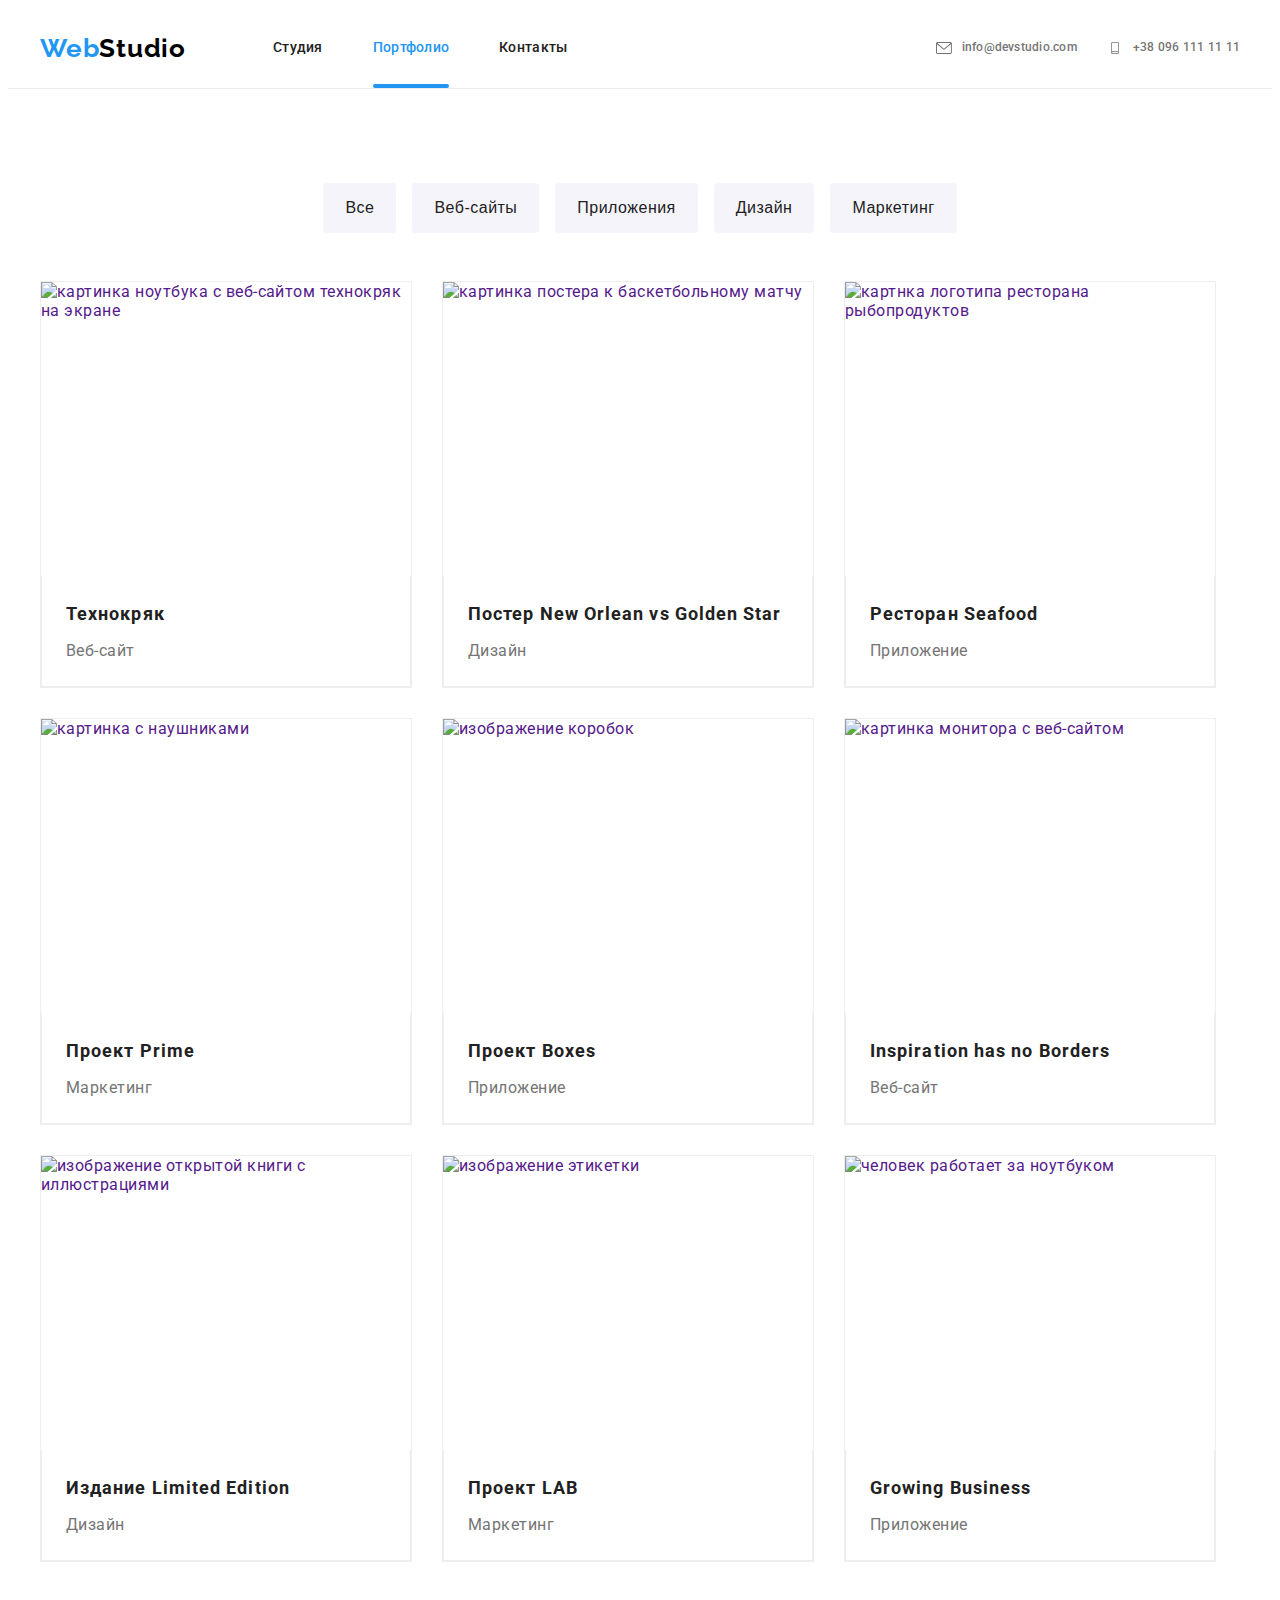
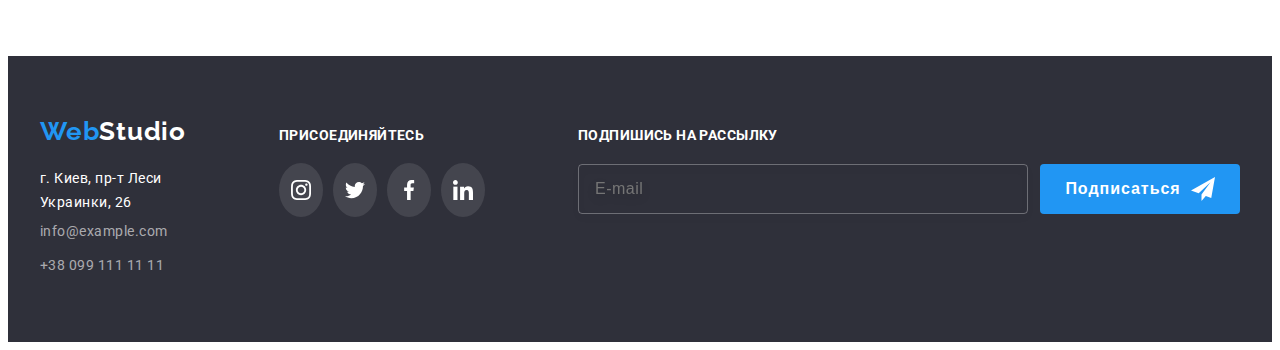
==== commit 79763859: "add adaptive for portfolio" ====
--- a/portfolio.html
+++ b/portfolio.html
@@ -35,7 +35,14 @@
           <li class="navigation__item">
             <a class="navigation__link" href="">Контакты</a>
           </li>
+
         </ul>
+        <svg width="40" height="40" class="mobile-menu">
+          <use href="./images/icons.svg#mob_menu"></use>
+        </svg>
+        <svg width="40" height="40" class="mobile-close">
+          <use href="./images/icons.svg#mob_close"></use>
+        </svg>
       </nav>
 
       <ul class="contacts-header">
@@ -102,6 +109,7 @@
                 <h2 class="product__caption">Технокряк</h2>
                 <p class="product__text">Веб-сайт</p>
               </div>
+
             </a>
           </li>
           <li class="product">
@@ -264,65 +272,67 @@
     </section>
   </main>
   <footer class="footer">
-    <div class="footer-content box">
-      <div>
-        <a class="logo" href="./">Web<Studio class="logo--footer-color">Studio</span></a>
-        <address class="address-style">
-          г. Киев, пр-т Леси Украинки, 26
-        </address>
-        <ul class="contacts-footer list">
-          <li class="item">
-            <a class="contact-link-footer" href="mailto:info@example.com">info@example.com</a>
-          </li>
-          <li class="item">
-            <a class="contact-link-footer" href="tel:+380991111111">+38 099 111 11 11</a>
-          </li>
-        </ul>
-      </div>
-      <div class="footer-social">
-        <p class="footer-text">присоединяйтесь</p>
-        <ul class="social-links">
-          <li class="social-links__item">
-            <a class="social-links__link " href="instagram.com">
-              <svg width="20" height="20">
-                <use href="./images/icons.svg#instagram"></use>
-              </svg>
-            </a>
-          </li>
-
-          <li class="social-links__item">
-            <a class="social-links__link" href="twitter.com">
-              <svg width="20" height="20">
-                <use href="./images/icons.svg#twitter"></use>
-              </svg>
-            </a>
-          </li>
-
-          <li class="social-links__item">
-            <a class="social-links__link" href="fb.com">
-              <svg width="20" height="20">
-                <use href="./images/icons.svg#facebook"></use>
-              </svg>
-            </a>
-          </li>
-
-          <li class="social-links__item">
-            <a class="social-links__link" href="linkedin.com">
-              <svg width="20" height="20">
-                <use href="./images/icons.svg#linkedin"></use>
-              </svg>
-            </a>
-          </li>
-        </ul>
+    <div class="footer-content">
+      <div class="footer-logo-social-wrap">
+        <div>
+          <a class="logo" href="./">Web<Studio class="logo--footer-color">Studio</span></a>
+          <address class="address-style">
+            г. Киев, пр-т Леси Украинки, 26
+          </address>
+          <ul class="contacts-footer">
+            <li class="contacts-footer__item">
+              <a class="contact-footer__link" href="mailto:info@example.com">info@example.com</a>
+            </li>
+            <li class="contacts-footer__item">
+              <a class="contact-footer__link" href="tel:+380991111111">+38 099 111 11 11</a>
+            </li>
+          </ul>
+        </div>
+        <div class="footer-social">
+          <p class="footer-social__text">присоединяйтесь</p>
+          <ul class="social-links footer-social--social-links">
+            <li class="social-links__item">
+              <a class="social-links__link" href="instagram.com">
+                <svg width="20" height="20">
+                  <use href="./images/icons.svg#instagram"></use>
+                </svg>
+              </a>
+            </li>
+
+            <li class="social-links__item">
+              <a class="social-links__link" href="twitter.com">
+                <svg width="20" height="20">
+                  <use href="./images/icons.svg#twitter"></use>
+                </svg>
+              </a>
+            </li>
+
+            <li class="social-links__item">
+              <a class="social-links__link" href="fb.com">
+                <svg width="20" height="20">
+                  <use href="./images/icons.svg#facebook"></use>
+                </svg>
+              </a>
+            </li>
+
+            <li class="social-links__item">
+              <a class="social-links__link" href="linkedin.com">
+                <svg width="20" height="20">
+                  <use href="./images/icons.svg#linkedin"></use>
+                </svg>
+              </a>
+            </li>
+          </ul>
+        </div>
       </div>
       <div class="footer-form">
         <form name="mailing-form">
 
           <label for="mailing" class="mailing-form__lable">Подпишись на рассылку</label>
-          <div class="mailing-form___box" style="align-items: center;">
+          <div class="mailing-form___box">
             <div> <input name="email" type="email" placeholder="E-mail" class="mailing-form__input" id="mailing">
             </div>
-            <button type="submit" class="button"> <span>Подписаться</span>
+            <button type="submit" class="button button--mailing-form"> <span>Подписаться</span>
               <svg width="24" height="24" style="margin-left: 10px;">
                 <use href="./images/icons.svg#send"></use>
               </svg>
--- a/css/main.min.css
+++ b/css/main.min.css
@@ -1,2 +1,2 @@
-.header-content,.nav-style,.navigation,.contacts-header,.contacts-header__link,.footer .button,.benefits__list,.our-work__list,.work-sample__text,.our-team__list,.social-links,.social-links__item,.social-links__link,.our-clients__list,.client__link,.footer-content,.mailing-form___box,.filter-btn,.projects .card-set{display:flex}.benefits,.our-team,.our-clients,.projects{padding-top:94px;padding-bottom:94px}.header-content,.hero-content,.benefits-content,.our-work-content,.our-team-content,.our-clients-content,.footer-content,.projects-content{width:1200px;padding:0 15px;margin:0 auto}.title--is-hidden,.benefits-title,.order-form__checkbox{position:absolute;width:1px;height:1px;margin:-1px;padding:0;overflow:hidden;border:0;clip:rect(0 0 0 0)}h1,h2,h3,h4,p{margin:0 0}img{display:block;max-width:100%}ul{list-style:none;padding:0;margin-top:0;margin-bottom:0}a{display:inline-block;text-decoration:none;padding:5px 0}body{font-family:'Roboto', 'Verdana', 'Tahoma';background-color:#fff;letter-spacing:0.03em}.logo{font-family:Raleway;font-style:normal;font-weight:700;font-size:26px;line-height:1.19;letter-spacing:0.03em;color:#2196f3;width:145px;height:31px}.logo--header-color{color:#000}.logo--footer-color{color:#fff}.title{margin-bottom:50px;font-weight:700;font-size:36px;line-height:1.17;letter-spacing:0.03em;color:#212121;text-align:center}.header{padding-top:24px;border-bottom:solid 1px #ececec}.header-content{align-items:baseline}.nav-style{align-items:baseline}.navigation{margin-left:93px;align-items:baseline}.navigation__item:not(:last-child){margin-right:50px}.navigation__link{color:#212121;font-weight:500;font-size:14px;line-height:1.14;letter-spacing:0.02em;transition-property:color;transition-duration:250ms;transition-timing-function:cubic-bezier(0.4, 0, 0.2, 1)}.navigation__link:hover,.navigation__link:focus{color:#2196f3}.navigation__item--current{color:#2196f3;padding-bottom:0}.navigation__item--current::after{content:'';display:block;max-width:100%;height:4px;margin-top:28px;background-color:#2196f3;border-radius:2px}.contacts-header{margin-left:auto;align-items:baseline}.contacts-header__link{align-items:center;font-weight:500;font-size:14px;line-height:1.14;letter-spacing:0.02em;color:#757575;transition-property:color, background-color, box-shadow;transition-duration:250ms;transition-timing-function:cubic-bezier(0.4, 0, 0.2, 1)}.contacts-header .envelope,.contacts-header .smartphone{margin-right:10px;fill:currentColor}.contacts-header__link:hover,.contacts-header__link:focus{color:#2196f3}.contacts-header__item:not(:last-child){margin-right:30px}.hero{background-color:#2f303a;color:#fff;text-align:center;padding-top:200px;padding-bottom:200px;background-image:linear-gradient(to right, rgba(47,48,58,0.4), rgba(47,48,58,0.4)),url(../images/hero-img.jpg);background-repeat:no-repeat;background-position:center}.hero__heading{width:696px;margin:0 auto;font-weight:900;font-size:44px;line-height:1.36;letter-spacing:0.06em;text-transform:uppercase}.button{margin-top:30px;font-weight:700;font-size:16px;text-align:center;letter-spacing:0.06em;background:#2196f3;color:#fff;width:200px;height:50px;border-radius:4px;border-width:0px;cursor:pointer;transition-property:color background-color box-shadow;transition-duration:250ms;transition-timing-function:cubic-bezier(0.4, 0, 0.2, 1)}.button:hover,.button:focus{box-shadow:0px 3px 1px rgba(0,0,0,0.1),0px 1px 2px rgba(0,0,0,0.08),0px 2px 2px rgba(0,0,0,0.12)}.footer .button{margin-top:0;margin-left:10px;align-items:center;justify-content:center;fill:#fff}.projects .button{width:100%;padding:6px 22px;margin:0;background-color:#f5f4fa;color:#212121}.projects .button:hover,.projects .button:focus{background:#2196f3;color:#fff}.benefits__list{flex-wrap:wrap;margin-right:-30px}.benefits__item{margin-right:30px;flex-basis:calc(100% / 4 - 30px)}.benefits__icon{max-height:120px;margin-bottom:30px;padding:25px 100px;background-color:#f5f4fa;border-radius:4px}.benefits__headings{font-weight:700;font-size:14px;line-height:1.14;letter-spacing:0.03em;text-transform:uppercase;color:#212121}.benefits__text{margin-top:10px;font-size:14px;line-height:1.71;letter-spacing:0.03em;color:#757575}.our-work{padding-bottom:94px}.our-work__list{margin-right:-30px}.work-sample{margin-right:30px;flex-basis:calc(100% / 3 - 30px)}.work-sample__thumb{position:relative}.work-sample__text{position:absolute;bottom:0;align-items:center;justify-content:center;width:100%;height:70px;background:rgba(47,48,58,0.8);font-weight:700;font-size:14px;line-height:1.14;letter-spacing:0.03em;color:#fff;text-transform:uppercase}.our-team{background-color:#f5f4fa}.our-team__list{margin-right:-30px}.team-member{margin-right:30px;flex-basis:calc(100% / 4 - 30px);box-shadow:0px 1px 3px rgba(0,0,0,0.12),0px 1px 1px rgba(0,0,0,0.14),0px 2px 1px rgba(0,0,0,0.2);border-radius:0px 0px 4px 4px}.team-member__photo-capture{padding-top:30px;background-color:#fff}.team-member__name{font-weight:500;font-size:16px;line-height:1.19;letter-spacing:0.03em;text-align:center;color:#212121}.team-member__position{margin-top:10px;font-weight:500;font-size:16px;line-height:1.19;letter-spacing:0.03em;text-align:center;color:#757575}.our-team .social-links{padding:16px 32px 30px;background-color:#fff}.footer .social-links{padding:0;background-color:#2f303a}.our-team .social-links__link{background-color:#fff}.footer .social-links__link{background-color:rgba(255,255,255,0.1);fill:#fff}.social-links{align-items:center;justify-content:center;border-radius:0px 0px 4px 4px}.social-links__item{align-items:center;justify-content:center}.social-links__item:not(:last-child){margin-right:10px}.social-links__link{align-items:center;justify-content:center;height:44px;width:44px;border-radius:50%;fill:#afb1b8;transition-property:fill, background-color;transition-duration:250ms;transition-timing-function:cubic-bezier(0.4, 0, 0.2, 1)}.social-links__link:hover,.social-links__link:focus{background-color:#2196f3;fill:#fff}.our-clients__list{margin-top:50px;margin-right:-30px}.client{width:170px;height:92px;margin-right:30px;flex-basis:calc(100% / 6 - 30px)}.client__link{min-width:100%;min-height:100%;padding:0;border:1px solid #afb1b8;border-radius:4px;align-items:center;justify-content:center;fill:#afb1b8;transition-property:fill, border-color;transition-duration:250ms;transition-timing-function:cubic-bezier(0.4, 0, 0.2, 1)}.client__link:hover,.client__link:focus{fill:#2196f3;border-color:#2196f3}.footer{padding:60px 0;background-color:#2f303a;color:#fff}.footer-content{align-items:baseline}.address-style{margin-top:20px;font-size:14px;font-style:normal;line-height:1.71}.contact-link-footer{font-size:14px;line-height:1.71;color:rgba(255,255,255,0.6);text-decoration:none;transition-property:color;transition-duration:250ms;transition-timing-function:cubic-bezier(0.4, 0, 0.2, 1)}.contact-link-footer:hover,.contact-link-footer:focus{color:#2196f3}.contacts-footer .item{margin-top:9px}.footer-social{padding-left:70px}.footer-text{margin-bottom:20px;font-weight:700;font-size:14px;line-height:16px;letter-spacing:0.03em;text-transform:uppercase}.footer-form{padding-left:93px}.mailing-form___box{margin-top:20px;align-items:center}.mailing-form__lable{font-weight:700;font-size:14px;line-height:1.14;letter-spacing:0.03em;text-transform:uppercase}.mailing-form__input{width:358px;height:50px;padding:15px 16px;border:1px solid rgba(255,255,255,0.3);box-sizing:border-box;filter:drop-shadow(0px 4px 4px rgba(0,0,0,0.15));border-radius:4px;background-color:var(--bg-hero-footer-color);color:rgba(255,255,255,0.6);font-size:16px;line-height:1.25;letter-spacing:0.03em}.backdrop.is-hidden{opacity:0;pointer-events:none;visibility:hidden}.backdrop{position:fixed;width:100vw;height:100vh;top:0;left:0;background-color:rgba(0,0,0,0.2);opacity:1;transition:opacity 250ms cubic-bezier(0.4, 0, 0.2, 1)}.modal{position:relative;top:50%;left:50%;transform:translate(-50%, -50%);width:528px;padding:40px;background-color:#fff;box-shadow:0px 1px 3px rgba(0,0,0,0.12),0px 1px 1px rgba(0,0,0,0.14),0px 2px 1px rgba(0,0,0,0.2);border-radius:4px}.btn-close{position:fixed;top:8px;right:8px;display:flex;align-items:center;justify-content:center;width:30px;height:30px;border:1px solid rgba(0,0,0,0.1);border-radius:50%;background-color:#fff;fill:#000;transition:fill 250ms cubic-bezier(0.4, 0, 0.2, 1)}.btn-close:hover{cursor:pointer;fill:#2196f3}.order-form__title{margin-bottom:12px;font-weight:700;font-size:20px;line-height:1.15;text-align:center;letter-spacing:0.03em;color:#212121}.order-form__lable{font-size:12px;line-height:1.17;letter-spacing:0.01em;color:#757575}.order-form__input-wrap{position:relative;margin-top:4px;margin-bottom:10px}.order-form__icon{position:absolute;top:50%;left:12px;transform:translateY(-50%)}.order-form__input{width:448px;height:40px;padding-left:42px;border:1px solid rgba(33,33,33,0.2);box-sizing:border-box;border-radius:4px}.order-form__input:focus{border:1px solid #2196f3;outline-color:#2196f3}.order-form__input:focus ~ .order-form__icon{fill:#2196f3}.order-form__comments{width:448px;height:120px;margin-top:4px;margin-bottom:20px;padding:14px 16px;border:1px solid rgba(33,33,33,0.2);border-radius:4px;resize:none}.order-form__comments:focus{outline-color:#2196f3}.order-form__comments::placeholder{font-size:14px;line-height:1.14;letter-spacing:0.01em;color:rgba(117,117,117,0.5)}.order-form__check{position:relative;padding-left:24px;font-size:14px;line-height:1.7;letter-spacing:0.03em}.order-form__check-wrap{text-align:center;margin-bottom:30px}.order-form__check-icon{position:absolute;top:50%;left:0;transform:translateY(-50%);width:16px;height:15px;border:2px solid #000;border-radius:2px;fill:#fff}.order-form__checkbox:checked ~ .order-form__check-icon{background-color:#2196f3}.order-form__checkbox:focus ~ .order-form__check-icon{box-shadow:0 0 0 0.1em #000}.condition-link{color:#2196f3}.condition-link:focus{outline-color:#2196f3}.filter-btn{justify-content:center;margin-bottom:20px}.filter-btn__item:not(:last-child){margin-right:8px}.filter-btn--button{font-weight:500;font-size:16px;line-height:1.625;letter-spacing:0.03em}.projects .card-set{flex-wrap:wrap;margin-right:-30px}.product{margin-top:30px;margin-right:30px;border:1px solid #eeeeee;flex-basis:calc(100% / 3 - 30px);transition-property:box-shadow;transition-duration:250ms;transition-timing-function:cubic-bezier(0.4, 0, 0.2, 1)}.product:focus,.product:hover{box-shadow:0px 1px 1px rgba(0,0,0,0.12),0px 4px 4px rgba(0,0,0,0.06),1px 4px 6px rgba(0,0,0,0.16)}.product__link{padding:0}.product__thumb{position:relative;overflow:hidden}.product__overlay{position:absolute;width:100%;height:100%;bottom:0;left:0;padding:63px 24px;color:#fff;font-size:18px;line-height:1.55;letter-spacing:0.03em;background-color:rgba(33,150,243,0.9);transform:translateY(100%);transition-property:transform;transition-duration:250ms;transition-timing-function:cubic-bezier(0.4, 0, 0.2, 1)}.product__link:focus .product__overlay,.product:hover .product__overlay{transform:translateY(0%)}.product__caption{font-weight:700;font-size:18px;line-height:2;letter-spacing:0.06em;color:#212121}.product__text{margin-top:4px;font-size:16px;line-height:1.87;letter-spacing:0.03em;color:#757575}.product__descrp{padding:20px 24px;border-left:1px solid #eeeeee;border-bottom:1px solid #eeeeee;border-right:1px solid #eeeeee}
+.nav-style,.social-links,.social-links__item,.social-links__link,.our-clients__list,.client__link,.button--mailing-form,.filter-btn,.projects .card-set{display:flex}.benefits,.our-team,.our-clients,.projects{padding-top:60px;padding-bottom:60px}@media screen and (min-width: 1200px){.benefits,.our-team,.our-clients,.projects{padding-top:94px;padding-bottom:94px}}.header-content,.hero-content,.benefits-content,.our-work-content,.our-team-content,.our-clients-content,.footer-content,.projects-content{max-width:480px;padding:0 15px;margin:0 auto}@media screen and (min-width: 768px) and (max-width: 1199px){.header-content,.hero-content,.benefits-content,.our-work-content,.our-team-content,.our-clients-content,.footer-content,.projects-content{max-width:768px}}@media screen and (min-width: 1200px){.header-content,.hero-content,.benefits-content,.our-work-content,.our-team-content,.our-clients-content,.footer-content,.projects-content{max-width:1200px}}.title--is-hidden,.order-form__checkbox{position:absolute;width:1px;height:1px;margin:-1px;padding:0;overflow:hidden;border:0;clip:rect(0 0 0 0)}h1,h2,h3,h4,p{margin:0 0}img{display:block;max-width:100%}ul{list-style:none;padding:0;margin-top:0;margin-bottom:0}a{display:inline-block;text-decoration:none;padding:5px 0}body{font-family:'Roboto', 'Verdana', 'Tahoma';background-color:#fff;letter-spacing:0.03em}.logo{font-family:Raleway;font-style:normal;font-weight:700;font-size:24px;line-height:1.1666;letter-spacing:0.03em;color:#2196f3;padding:0;width:145px;height:31px}.logo--header-color{color:#000}.logo--footer-color{color:#fff}@media screen and (min-width: 1200px){.logo{font-size:26px;line-height:1.19}}.title{font-weight:700;font-size:28px;line-height:1.17;letter-spacing:0.03em;color:#212121;text-align:center}@media screen and (min-width: 1200px){.title{font-size:36px}}.title--margin{margin-bottom:30px}@media screen and (min-width: 1200px){.title--margin{margin-bottom:50px}}.header{border-bottom:solid 1px #ececec}@media screen and (min-width: 768px){.header-content{display:flex;align-items:center}}.nav-style{height:60px;align-items:center;justify-content:space-between}@media screen and (min-width: 768px){.nav-style{height:80px;align-items:center;justify-content:center}}.mobile-menu:hover{fill:#2196f3;cursor:pointer}.mobile-close{display:none}@media screen and (min-width: 768px){.mobile-menu{display:none}}.navigation{display:none}@media screen and (min-width: 768px){.navigation{display:flex;margin-left:88px;align-items:baseline;align-self:flex-end}.navigation__item:not(:last-child){margin-right:50px}.navigation__link{color:#212121;font-weight:500;font-size:14px;line-height:1.14;letter-spacing:0.02em;transition-property:color;transition-duration:250ms;transition-timing-function:cubic-bezier(0.4, 0, 0.2, 1)}.navigation__link:hover,.navigation__link:focus{color:#2196f3}}.navigation__item--current{color:#2196f3;padding-bottom:0}.navigation__item--current::after{content:'';display:block;max-width:100%;height:4px;margin-top:28px;background-color:#2196f3;border-radius:2px}.contacts-header{display:none}@media screen and (min-width: 768px){.contacts-header{display:block;align-self:center;margin-left:auto}.contacts-header__link{display:flex;align-items:center;font-weight:500;font-size:12px;line-height:1.16;letter-spacing:0.02em;color:#757575;transition-property:color, background-color, box-shadow;transition-duration:250ms;transition-timing-function:cubic-bezier(0.4, 0, 0.2, 1)}.contacts-header .envelope,.contacts-header .smartphone{margin-right:10px;fill:currentColor}.contacts-header__link:hover,.contacts-header__link:focus{color:#2196f3}}@media screen and (min-width: 768px) and (min-width: 1200px){.contacts-header{display:flex}.contacts-header__item:not(:last-child){margin-right:30px}}.hero{background-color:#2f303a;color:#fff;text-align:center;padding-top:118px;padding-bottom:118px;background-image:linear-gradient(to right, rgba(47,48,58,0.4), rgba(47,48,58,0.4)),url(../images/hero-img.jpg);background-repeat:no-repeat;background-position:center}.hero__heading{max-width:360px;margin:0 auto;font-weight:900;font-size:26px;line-height:1.62;letter-spacing:0.06em;text-transform:uppercase}@media screen and (min-width: 1200px){.hero__heading{max-width:696px;font-size:44px;line-height:1.36}}.button{font-weight:700;font-size:16px;text-align:center;letter-spacing:0.06em;background:#2196f3;color:#fff;width:200px;height:50px;border-radius:4px;border-width:0px;cursor:pointer;transition-property:color background-color box-shadow;transition-duration:250ms;transition-timing-function:cubic-bezier(0.4, 0, 0.2, 1)}.button:hover,.button:focus{box-shadow:0px 3px 1px rgba(0,0,0,0.1),0px 1px 2px rgba(0,0,0,0.08),0px 2px 2px rgba(0,0,0,0.12)}@media screen and (min-width: 768px){.benefits__list{display:flex;flex-wrap:wrap;margin-right:-30px}}@media screen and (min-width: 1200px){.benefits__list{display:flex;flex-wrap:nowrap;margin-right:-30px}}.benefits__item:not(:last-child){margin-bottom:30px}.benefits__icon{height:120px;max-width:450px;margin-bottom:30px;padding-top:25px;padding-bottom:25px;text-align:center;background-color:#f5f4fa;border-radius:4px}.benefits__headings{text-align:center;font-weight:700;font-size:14px;line-height:1.14;letter-spacing:0.03em;text-transform:uppercase;color:#212121}.benefits__text{margin-top:10px;font-size:14px;line-height:1.71;letter-spacing:0.03em;color:#757575}@media screen and (min-width: 768px){.benefits__item{margin-right:30px;flex-basis:calc(100% / 2 - 30px)}.benefits__item:not(:last-child){margin-bottom:0}}@media screen and (min-width: 1200px){.benefits__item{margin-right:30px;margin-bottom:0;flex-basis:calc(100% - 30px)}}.our-work{display:none}@media screen and (min-width: 1200px){.our-work{display:flex;padding-bottom:94px}}@media screen and (min-width: 1200px){.our-work__list{display:flex;margin-right:-30px}.work-sample{margin-right:30px;flex-basis:calc(100% / 3 - 30px)}.work-sample__thumb{position:relative}.work-sample__text{display:flex;position:absolute;bottom:0;align-items:center;justify-content:center;width:100%;height:70px;background:rgba(47,48,58,0.8);font-weight:700;font-size:14px;line-height:1.14;letter-spacing:0.03em;color:#fff;text-transform:uppercase}}.our-team{background-color:#f5f4fa}.our-team__list{margin:-15px}@media screen and (min-width: 768px){.our-team__list{display:flex;justify-content:center;flex-wrap:wrap}}@media screen and (min-width: 1200px){.our-team__list{display:flex;flex-wrap:nowrap}}.team-member{margin:15px;max-width:450px;padding-bottom:24px;background-color:#fff;box-shadow:0px 1px 3px rgba(0,0,0,0.12),0px 1px 1px rgba(0,0,0,0.14),0px 2px 1px rgba(0,0,0,0.2);border-radius:0px 0px 4px 4px}@media screen and (min-width: 768px){.team-member{max-width:354px;flex-basis:calc(100% / 2 - 30px)}}@media screen and (min-width: 1200px){.team-member{max-width:270px}}.team-member__photo-capture{padding-top:30px;padding-bottom:16px;background-color:#fff}.team-member__name{font-weight:500;font-size:16px;line-height:1.19;letter-spacing:0.03em;text-align:center;color:#212121}.team-member__position{margin-top:10px;font-weight:500;font-size:16px;line-height:1.19;letter-spacing:0.03em;text-align:center;color:#757575}.social-links{align-items:center;justify-content:center;border-radius:0px 0px 4px 4px}.social-links__item{align-items:center;justify-content:center}.social-links__item:not(:last-child){margin-right:10px}.social-links__link{align-items:center;justify-content:center;height:44px;width:44px;border-radius:50%;fill:#afb1b8;transition-property:fill, background-color;transition-duration:250ms;transition-timing-function:cubic-bezier(0.4, 0, 0.2, 1)}.social-links__link:hover,.social-links__link:focus{background-color:#2196f3;fill:#fff}.our-clients__list{flex-wrap:wrap;margin:-15px}@media screen and (min-width: 1200px){.our-clients__list{flex-wrap:nowrap}}.client{width:210px;height:92px;margin:15px;flex-basis:calc(100% / 2 - 30px)}@media screen and (min-width: 768px){.client{width:226px;flex-basis:calc(100% / 3 - 30px)}}@media screen and (min-width: 1200px){.client{width:170px}}.client__link{min-width:100%;min-height:100%;padding:0;border:1px solid #afb1b8;border-radius:4px;align-items:center;justify-content:center;fill:#afb1b8;transition-property:fill, border-color;transition-duration:250ms;transition-timing-function:cubic-bezier(0.4, 0, 0.2, 1)}.client__link:hover,.client__link:focus{fill:#2196f3;border-color:#2196f3}.footer{padding:60px 0;background-color:#2f303a;color:#fff}.footer-content{text-align:center}@media screen and (min-width: 1200px){.footer-content{display:flex;align-items:baseline;text-align:left}}@media screen and (min-width: 768px){.footer-logo-social-wrap{display:flex;align-items:baseline;justify-content:space-between;padding-left:76px;padding-right:89px;padding-bottom:60px}}@media screen and (min-width: 1200px){.footer-logo-social-wrap{padding:0}}.address-style{margin-top:20px;font-size:14px;font-style:normal;line-height:1.71}.contact-footer__link{font-size:14px;line-height:1.71;color:rgba(255,255,255,0.6);transition-property:color;transition-duration:250ms;transition-timing-function:cubic-bezier(0.4, 0, 0.2, 1)}.contact-footer__link:hover,.contact-footer__link:focus{color:#2196f3}.footer-social{padding:60px 0}@media screen and (min-width: 768px){.footer-social{padding:0}}@media screen and (min-width: 1200px){.footer-social{padding-left:70px}}.footer-social__text{margin-bottom:20px;font-weight:700;font-size:14px;line-height:16px;letter-spacing:0.03em;text-transform:uppercase}.footer-social--social-links .social-links__link{background:rgba(255,255,255,0.1);fill:#fff}.footer-social--social-links .social-links__link:hover,.footer-social--social-links .social-links__link:focus{background:#2196f3}@media screen and (min-width: 1200px){.footer-form{padding-left:93px}}.mailing-form___box{margin-top:20px}@media screen and (min-width: 1200px){.mailing-form___box{display:flex;align-items:center}}.mailing-form__lable{font-weight:700;font-size:14px;line-height:1.14;letter-spacing:0.03em;text-transform:uppercase}.mailing-form__input{width:450px;height:50px;padding:15px 16px;border:1px solid rgba(255,255,255,0.3);box-sizing:border-box;filter:drop-shadow(0px 4px 4px rgba(0,0,0,0.15));border-radius:4px;background-color:var(--bg-hero-footer-color);color:rgba(255,255,255,0.6);font-size:16px;line-height:1.25;letter-spacing:0.03em}.button--mailing-form{margin-left:auto;margin-right:auto;margin-top:20px;align-items:center;justify-content:center;fill:#fff}@media screen and (min-width: 1200px){.button--mailing-form{margin-top:0;margin-left:12px}}.backdrop.is-hidden{opacity:0;pointer-events:none;visibility:hidden}.backdrop{position:fixed;width:100vw;height:100vh;top:0;left:0;background-color:rgba(0,0,0,0.2);opacity:1;transition:opacity 250ms cubic-bezier(0.4, 0, 0.2, 1)}.modal{position:relative;top:50%;left:50%;transform:translate(-50%, -50%);max-width:450px;padding:40px;background-color:#fff;box-shadow:0px 1px 3px rgba(0,0,0,0.12),0px 1px 1px rgba(0,0,0,0.14),0px 2px 1px rgba(0,0,0,0.2);border-radius:4px}@media screen and (min-width: 1200px){.modal{max-width:528px}}.btn-close{position:fixed;top:8px;right:8px;display:flex;align-items:center;justify-content:center;width:30px;height:30px;border:1px solid rgba(0,0,0,0.1);border-radius:50%;background-color:#fff;fill:#000;transition:fill 250ms cubic-bezier(0.4, 0, 0.2, 1)}.btn-close:hover{cursor:pointer;fill:#2196f3}.order-form__title{margin-bottom:12px;font-weight:700;font-size:20px;line-height:1.15;text-align:center;letter-spacing:0.03em;color:#212121}.order-form__lable{font-size:12px;line-height:1.17;letter-spacing:0.01em;color:#757575}.order-form__input-wrap{position:relative;margin-top:4px;margin-bottom:10px}.order-form__icon{position:absolute;top:50%;left:12px;transform:translateY(-50%)}.order-form__input{width:100%;height:40px;padding-left:42px;border:1px solid rgba(33,33,33,0.2);box-sizing:border-box;border-radius:4px}.order-form__input:focus{border:1px solid #2196f3;outline-color:#2196f3}.order-form__input:focus ~ .order-form__icon{fill:#2196f3}.order-form__comments{width:100%;height:120px;margin-top:4px;margin-bottom:20px;padding:14px 16px;border:1px solid rgba(33,33,33,0.2);border-radius:4px;resize:none}.order-form__comments:focus{outline-color:#2196f3}.order-form__comments::placeholder{font-size:14px;line-height:1.14;letter-spacing:0.01em;color:rgba(117,117,117,0.5)}.order-form__check{position:relative;padding-left:23px;font-size:12px;line-height:1.7;letter-spacing:0.03em}@media screen and (min-width: 1200px){.order-form__check{font-size:14px;line-height:1.7}}.order-form__check-wrap{text-align:center;margin-bottom:30px}.order-form__check-icon{position:absolute;top:50%;left:0;transform:translateY(-50%);width:16px;height:15px;border:2px solid #000;border-radius:2px;fill:#fff}.order-form__checkbox:checked ~ .order-form__check-icon{background-color:#2196f3}.order-form__checkbox:focus ~ .order-form__check-icon{box-shadow:0 0 0 0.1em #000}.condition-link{color:#2196f3}.condition-link:focus{outline-color:#2196f3}.filter-btn{justify-content:center;flex-wrap:wrap;justify-content:start;margin:-8px -8px -8px;margin-bottom:40px}.filter-btn__item{margin:8px}.filter-btn__item:not(:last-child){margin-right:8px}@media screen and (min-width: 768px){.filter-btn{justify-content:center}}.filter-btn--button{width:100%;padding:6px 22px;color:#212121;background-color:#f5f4fa;font-weight:500;font-size:16px;line-height:1.625;letter-spacing:0.03em}.filter-btn--button:hover,.filter-btn--button:focus{color:#fff;background-color:#2196f3}.projects .card-set{align-content:start;flex-wrap:wrap;margin:-15px}.product{margin:15px;width:450px;border:1px solid #eeeeee;transition-property:box-shadow;transition-duration:250ms;transition-timing-function:cubic-bezier(0.4, 0, 0.2, 1)}@media screen and (min-width: 768px){.product{width:354px}}@media screen and (min-width: 1200px){.product{width:370px}}.product:focus,.product:hover{box-shadow:0px 1px 1px rgba(0,0,0,0.12),0px 4px 4px rgba(0,0,0,0.06),1px 4px 6px rgba(0,0,0,0.16)}.product__link{padding:0;height:100%}.product__thumb{position:relative;overflow:hidden}.product__overlay{position:absolute;width:100%;height:100%;bottom:0;left:0;padding:63px 24px;color:#fff;font-size:18px;line-height:1.55;letter-spacing:0.03em;background-color:rgba(33,150,243,0.9);transform:translateY(100%);transition-property:transform;transition-duration:250ms;transition-timing-function:cubic-bezier(0.4, 0, 0.2, 1)}.product__link:focus .product__overlay,.product:hover .product__overlay{transform:translateY(0%)}.product__caption{font-weight:700;font-size:18px;line-height:2;letter-spacing:0.06em;color:#212121}.product__text{margin-top:4px;font-size:16px;line-height:1.87;letter-spacing:0.03em;color:#757575}.product__descrp{padding:20px 24px;border-left:1px solid #eeeeee;border-bottom:1px solid #eeeeee;border-right:1px solid #eeeeee}
 /*# sourceMappingURL=main.min.css.map */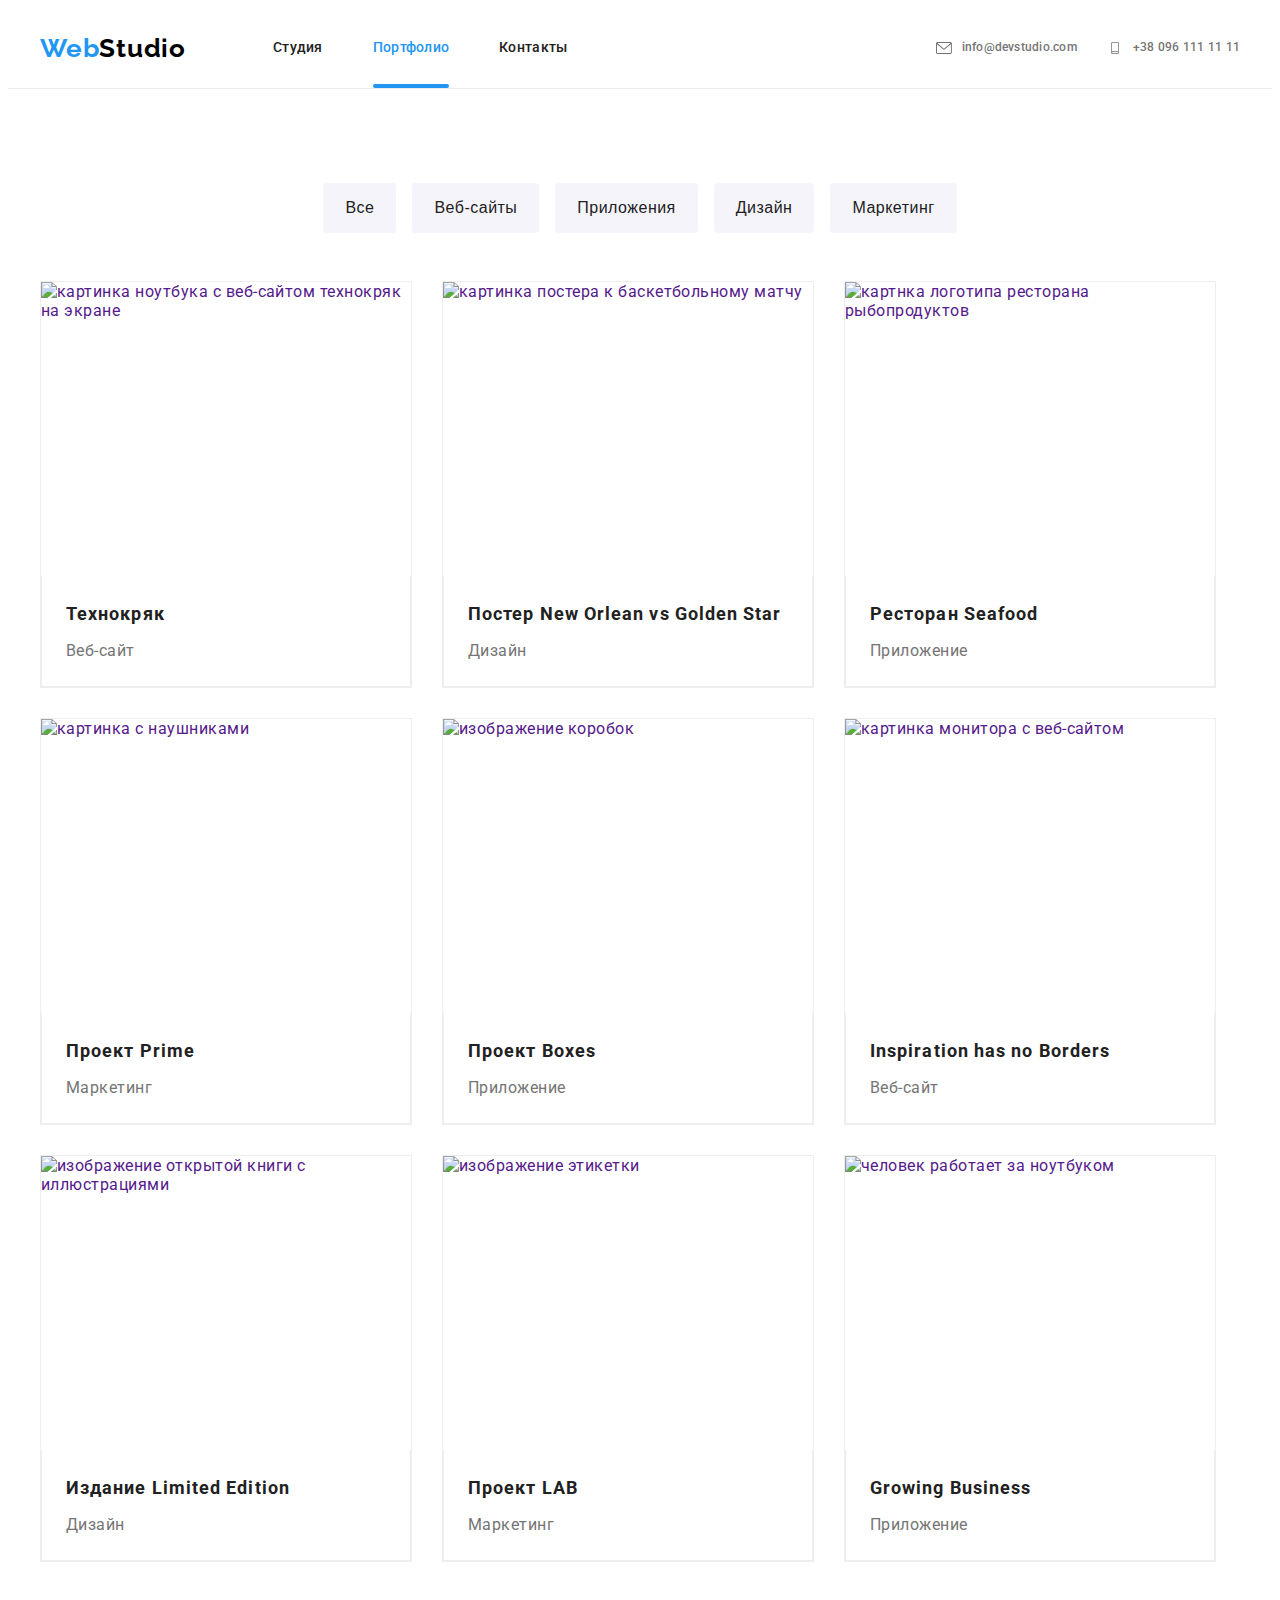
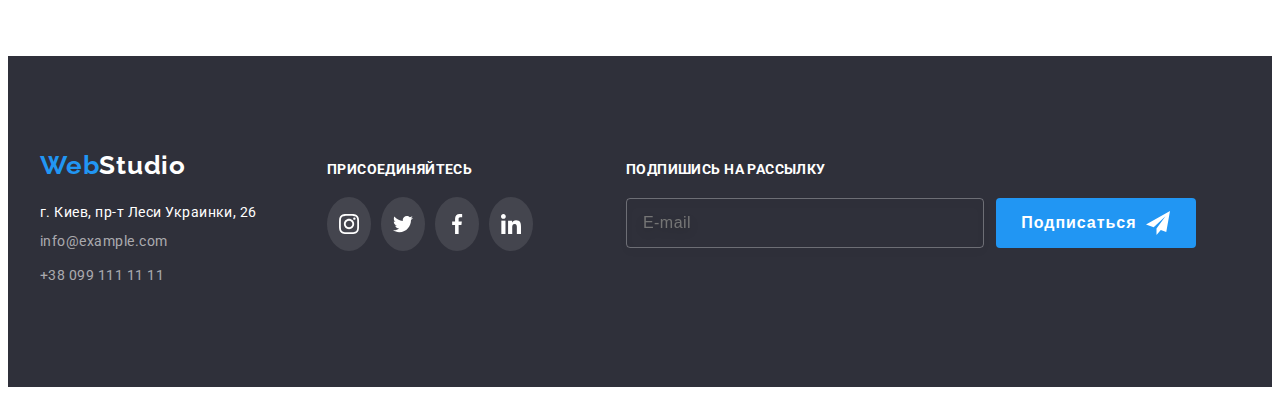
==== commit b3da281b: "add adaptive for mobile menu" ====
--- a/portfolio.html
+++ b/portfolio.html
@@ -37,10 +37,11 @@
           </li>
 
         </ul>
-        <svg width="40" height="40" class="mobile-menu">
+        <svg width="40" height="40" class="mobile-menu-open-btn js-open-menu" aria-expanded="false"
+          aria-controls="mobile-menu">
           <use href="./images/icons.svg#mob_menu"></use>
         </svg>
-        <svg width="40" height="40" class="mobile-close">
+        <svg width="40" height="40" class="mobile-menu-close-btn">
           <use href="./images/icons.svg#mob_close"></use>
         </svg>
       </nav>
@@ -330,7 +331,8 @@
 
           <label for="mailing" class="mailing-form__lable">Подпишись на рассылку</label>
           <div class="mailing-form___box">
-            <div> <input name="email" type="email" placeholder="E-mail" class="mailing-form__input" id="mailing">
+            <div class="mailing-form__input-wrap"> <input name="email" type="email" placeholder="E-mail"
+                class="mailing-form__input" id="mailing">
             </div>
             <button type="submit" class="button button--mailing-form"> <span>Подписаться</span>
               <svg width="24" height="24" style="margin-left: 10px;">
@@ -344,6 +346,75 @@
     </div>
 
   </footer>
+  <!-- ...............MOBILE MENU........... -->
+  <div class="mobile-menu js-menu-container" id="mobile-menu">
+    <button class="mobile-menu__btn-close js-close-menu">
+      <svg width="40" height="40">
+        <use href="./images/icons.svg#mob_close"></use>
+      </svg>
+    </button>
+
+    <nav class="mobile-menu__nav">
+      <ul class="mobile-menu__list">
+        <li class="mobile-menu__item">
+          <a href="./" class="mobile-menu__link">
+            Студия
+          </a>
+        </li>
+        <li class="mobile-menu__item">
+          <a href="./portfolio.html" class="mobile-menu__link mobile-menu__link--current">
+            Портфолио
+          </a>
+        </li>
+        <li class="mobile-menu__item">
+          <a href="#" class="mobile-menu__link">
+            Контакты
+          </a>
+        </li>
+      </ul>
+    </nav>
+
+    <ul class="mobile-menu-contacts-list">
+      <li class="mobile-menu-contacts-list__item">
+        <a class="mobile-menu-contacts-list__link mobile-menu-contacts-list__link--phone" href="tel:+380991111111">+38
+          099 111 11 11</a>
+      </li>
+      <li class="mobile-menu-contacts-list__item">
+        <a class="mobile-menu-contacts-list__link mobile-menu-contacts-list__link--email"
+          href="mailto:info@example.com">info@example.com</a>
+      </li>
+
+    </ul>
+
+
+    <ul class="social-links-mini ">
+      <li class="social-links-mini__item">
+        <a class="social-links-mini__link mobile-menu--social-links" href="instagram.com">
+          Instagram
+        </a>
+      </li>
+
+      <li class="social-links-mini__item">
+        <a class="social-links-mini__link mobile-menu--social-links" href="twitter.com">
+          Twitter
+        </a>
+      </li>
+
+      <li class="social-links-mini__item">
+        <a class="social-links-mini__link mobile-menu--social-links" href="fb.com">
+          Facebook
+        </a>
+      </li>
+
+      <li class="social-links-mini__item">
+        <a class="social-links-mini__link mobile-menu--social-links" href="linkedin.com">
+          LinkedIn
+        </a>
+      </li>
+    </ul>
+
+  </div>
+  <script src="./js/mobile-menue.js"></script>
 </body>
 
 </html>--- a/css/main.min.css
+++ b/css/main.min.css
@@ -1,2 +1,2 @@
-.nav-style,.social-links,.social-links__item,.social-links__link,.our-clients__list,.client__link,.button--mailing-form,.filter-btn,.projects .card-set{display:flex}.benefits,.our-team,.our-clients,.projects{padding-top:60px;padding-bottom:60px}@media screen and (min-width: 1200px){.benefits,.our-team,.our-clients,.projects{padding-top:94px;padding-bottom:94px}}.header-content,.hero-content,.benefits-content,.our-work-content,.our-team-content,.our-clients-content,.footer-content,.projects-content{max-width:480px;padding:0 15px;margin:0 auto}@media screen and (min-width: 768px) and (max-width: 1199px){.header-content,.hero-content,.benefits-content,.our-work-content,.our-team-content,.our-clients-content,.footer-content,.projects-content{max-width:768px}}@media screen and (min-width: 1200px){.header-content,.hero-content,.benefits-content,.our-work-content,.our-team-content,.our-clients-content,.footer-content,.projects-content{max-width:1200px}}.title--is-hidden,.order-form__checkbox{position:absolute;width:1px;height:1px;margin:-1px;padding:0;overflow:hidden;border:0;clip:rect(0 0 0 0)}h1,h2,h3,h4,p{margin:0 0}img{display:block;max-width:100%}ul{list-style:none;padding:0;margin-top:0;margin-bottom:0}a{display:inline-block;text-decoration:none;padding:5px 0}body{font-family:'Roboto', 'Verdana', 'Tahoma';background-color:#fff;letter-spacing:0.03em}.logo{font-family:Raleway;font-style:normal;font-weight:700;font-size:24px;line-height:1.1666;letter-spacing:0.03em;color:#2196f3;padding:0;width:145px;height:31px}.logo--header-color{color:#000}.logo--footer-color{color:#fff}@media screen and (min-width: 1200px){.logo{font-size:26px;line-height:1.19}}.title{font-weight:700;font-size:28px;line-height:1.17;letter-spacing:0.03em;color:#212121;text-align:center}@media screen and (min-width: 1200px){.title{font-size:36px}}.title--margin{margin-bottom:30px}@media screen and (min-width: 1200px){.title--margin{margin-bottom:50px}}.header{border-bottom:solid 1px #ececec}@media screen and (min-width: 768px){.header-content{display:flex;align-items:center}}.nav-style{height:60px;align-items:center;justify-content:space-between}@media screen and (min-width: 768px){.nav-style{height:80px;align-items:center;justify-content:center}}.mobile-menu:hover{fill:#2196f3;cursor:pointer}.mobile-close{display:none}@media screen and (min-width: 768px){.mobile-menu{display:none}}.navigation{display:none}@media screen and (min-width: 768px){.navigation{display:flex;margin-left:88px;align-items:baseline;align-self:flex-end}.navigation__item:not(:last-child){margin-right:50px}.navigation__link{color:#212121;font-weight:500;font-size:14px;line-height:1.14;letter-spacing:0.02em;transition-property:color;transition-duration:250ms;transition-timing-function:cubic-bezier(0.4, 0, 0.2, 1)}.navigation__link:hover,.navigation__link:focus{color:#2196f3}}.navigation__item--current{color:#2196f3;padding-bottom:0}.navigation__item--current::after{content:'';display:block;max-width:100%;height:4px;margin-top:28px;background-color:#2196f3;border-radius:2px}.contacts-header{display:none}@media screen and (min-width: 768px){.contacts-header{display:block;align-self:center;margin-left:auto}.contacts-header__link{display:flex;align-items:center;font-weight:500;font-size:12px;line-height:1.16;letter-spacing:0.02em;color:#757575;transition-property:color, background-color, box-shadow;transition-duration:250ms;transition-timing-function:cubic-bezier(0.4, 0, 0.2, 1)}.contacts-header .envelope,.contacts-header .smartphone{margin-right:10px;fill:currentColor}.contacts-header__link:hover,.contacts-header__link:focus{color:#2196f3}}@media screen and (min-width: 768px) and (min-width: 1200px){.contacts-header{display:flex}.contacts-header__item:not(:last-child){margin-right:30px}}.hero{background-color:#2f303a;color:#fff;text-align:center;padding-top:118px;padding-bottom:118px;background-image:linear-gradient(to right, rgba(47,48,58,0.4), rgba(47,48,58,0.4)),url(../images/hero-img.jpg);background-repeat:no-repeat;background-position:center}.hero__heading{max-width:360px;margin:0 auto;font-weight:900;font-size:26px;line-height:1.62;letter-spacing:0.06em;text-transform:uppercase}@media screen and (min-width: 1200px){.hero__heading{max-width:696px;font-size:44px;line-height:1.36}}.button{font-weight:700;font-size:16px;text-align:center;letter-spacing:0.06em;background:#2196f3;color:#fff;width:200px;height:50px;border-radius:4px;border-width:0px;cursor:pointer;transition-property:color background-color box-shadow;transition-duration:250ms;transition-timing-function:cubic-bezier(0.4, 0, 0.2, 1)}.button:hover,.button:focus{box-shadow:0px 3px 1px rgba(0,0,0,0.1),0px 1px 2px rgba(0,0,0,0.08),0px 2px 2px rgba(0,0,0,0.12)}@media screen and (min-width: 768px){.benefits__list{display:flex;flex-wrap:wrap;margin-right:-30px}}@media screen and (min-width: 1200px){.benefits__list{display:flex;flex-wrap:nowrap;margin-right:-30px}}.benefits__item:not(:last-child){margin-bottom:30px}.benefits__icon{height:120px;max-width:450px;margin-bottom:30px;padding-top:25px;padding-bottom:25px;text-align:center;background-color:#f5f4fa;border-radius:4px}.benefits__headings{text-align:center;font-weight:700;font-size:14px;line-height:1.14;letter-spacing:0.03em;text-transform:uppercase;color:#212121}.benefits__text{margin-top:10px;font-size:14px;line-height:1.71;letter-spacing:0.03em;color:#757575}@media screen and (min-width: 768px){.benefits__item{margin-right:30px;flex-basis:calc(100% / 2 - 30px)}.benefits__item:not(:last-child){margin-bottom:0}}@media screen and (min-width: 1200px){.benefits__item{margin-right:30px;margin-bottom:0;flex-basis:calc(100% - 30px)}}.our-work{display:none}@media screen and (min-width: 1200px){.our-work{display:flex;padding-bottom:94px}}@media screen and (min-width: 1200px){.our-work__list{display:flex;margin-right:-30px}.work-sample{margin-right:30px;flex-basis:calc(100% / 3 - 30px)}.work-sample__thumb{position:relative}.work-sample__text{display:flex;position:absolute;bottom:0;align-items:center;justify-content:center;width:100%;height:70px;background:rgba(47,48,58,0.8);font-weight:700;font-size:14px;line-height:1.14;letter-spacing:0.03em;color:#fff;text-transform:uppercase}}.our-team{background-color:#f5f4fa}.our-team__list{margin:-15px}@media screen and (min-width: 768px){.our-team__list{display:flex;justify-content:center;flex-wrap:wrap}}@media screen and (min-width: 1200px){.our-team__list{display:flex;flex-wrap:nowrap}}.team-member{margin:15px;max-width:450px;padding-bottom:24px;background-color:#fff;box-shadow:0px 1px 3px rgba(0,0,0,0.12),0px 1px 1px rgba(0,0,0,0.14),0px 2px 1px rgba(0,0,0,0.2);border-radius:0px 0px 4px 4px}@media screen and (min-width: 768px){.team-member{max-width:354px;flex-basis:calc(100% / 2 - 30px)}}@media screen and (min-width: 1200px){.team-member{max-width:270px}}.team-member__photo-capture{padding-top:30px;padding-bottom:16px;background-color:#fff}.team-member__name{font-weight:500;font-size:16px;line-height:1.19;letter-spacing:0.03em;text-align:center;color:#212121}.team-member__position{margin-top:10px;font-weight:500;font-size:16px;line-height:1.19;letter-spacing:0.03em;text-align:center;color:#757575}.social-links{align-items:center;justify-content:center;border-radius:0px 0px 4px 4px}.social-links__item{align-items:center;justify-content:center}.social-links__item:not(:last-child){margin-right:10px}.social-links__link{align-items:center;justify-content:center;height:44px;width:44px;border-radius:50%;fill:#afb1b8;transition-property:fill, background-color;transition-duration:250ms;transition-timing-function:cubic-bezier(0.4, 0, 0.2, 1)}.social-links__link:hover,.social-links__link:focus{background-color:#2196f3;fill:#fff}.our-clients__list{flex-wrap:wrap;margin:-15px}@media screen and (min-width: 1200px){.our-clients__list{flex-wrap:nowrap}}.client{width:210px;height:92px;margin:15px;flex-basis:calc(100% / 2 - 30px)}@media screen and (min-width: 768px){.client{width:226px;flex-basis:calc(100% / 3 - 30px)}}@media screen and (min-width: 1200px){.client{width:170px}}.client__link{min-width:100%;min-height:100%;padding:0;border:1px solid #afb1b8;border-radius:4px;align-items:center;justify-content:center;fill:#afb1b8;transition-property:fill, border-color;transition-duration:250ms;transition-timing-function:cubic-bezier(0.4, 0, 0.2, 1)}.client__link:hover,.client__link:focus{fill:#2196f3;border-color:#2196f3}.footer{padding:60px 0;background-color:#2f303a;color:#fff}.footer-content{text-align:center}@media screen and (min-width: 1200px){.footer-content{display:flex;align-items:baseline;text-align:left}}@media screen and (min-width: 768px){.footer-logo-social-wrap{display:flex;align-items:baseline;justify-content:space-between;padding-left:76px;padding-right:89px;padding-bottom:60px}}@media screen and (min-width: 1200px){.footer-logo-social-wrap{padding:0}}.address-style{margin-top:20px;font-size:14px;font-style:normal;line-height:1.71}.contact-footer__link{font-size:14px;line-height:1.71;color:rgba(255,255,255,0.6);transition-property:color;transition-duration:250ms;transition-timing-function:cubic-bezier(0.4, 0, 0.2, 1)}.contact-footer__link:hover,.contact-footer__link:focus{color:#2196f3}.footer-social{padding:60px 0}@media screen and (min-width: 768px){.footer-social{padding:0}}@media screen and (min-width: 1200px){.footer-social{padding-left:70px}}.footer-social__text{margin-bottom:20px;font-weight:700;font-size:14px;line-height:16px;letter-spacing:0.03em;text-transform:uppercase}.footer-social--social-links .social-links__link{background:rgba(255,255,255,0.1);fill:#fff}.footer-social--social-links .social-links__link:hover,.footer-social--social-links .social-links__link:focus{background:#2196f3}@media screen and (min-width: 1200px){.footer-form{padding-left:93px}}.mailing-form___box{margin-top:20px}@media screen and (min-width: 1200px){.mailing-form___box{display:flex;align-items:center}}.mailing-form__lable{font-weight:700;font-size:14px;line-height:1.14;letter-spacing:0.03em;text-transform:uppercase}.mailing-form__input{width:450px;height:50px;padding:15px 16px;border:1px solid rgba(255,255,255,0.3);box-sizing:border-box;filter:drop-shadow(0px 4px 4px rgba(0,0,0,0.15));border-radius:4px;background-color:var(--bg-hero-footer-color);color:rgba(255,255,255,0.6);font-size:16px;line-height:1.25;letter-spacing:0.03em}.button--mailing-form{margin-left:auto;margin-right:auto;margin-top:20px;align-items:center;justify-content:center;fill:#fff}@media screen and (min-width: 1200px){.button--mailing-form{margin-top:0;margin-left:12px}}.backdrop.is-hidden{opacity:0;pointer-events:none;visibility:hidden}.backdrop{position:fixed;width:100vw;height:100vh;top:0;left:0;background-color:rgba(0,0,0,0.2);opacity:1;transition:opacity 250ms cubic-bezier(0.4, 0, 0.2, 1)}.modal{position:relative;top:50%;left:50%;transform:translate(-50%, -50%);max-width:450px;padding:40px;background-color:#fff;box-shadow:0px 1px 3px rgba(0,0,0,0.12),0px 1px 1px rgba(0,0,0,0.14),0px 2px 1px rgba(0,0,0,0.2);border-radius:4px}@media screen and (min-width: 1200px){.modal{max-width:528px}}.btn-close{position:fixed;top:8px;right:8px;display:flex;align-items:center;justify-content:center;width:30px;height:30px;border:1px solid rgba(0,0,0,0.1);border-radius:50%;background-color:#fff;fill:#000;transition:fill 250ms cubic-bezier(0.4, 0, 0.2, 1)}.btn-close:hover{cursor:pointer;fill:#2196f3}.order-form__title{margin-bottom:12px;font-weight:700;font-size:20px;line-height:1.15;text-align:center;letter-spacing:0.03em;color:#212121}.order-form__lable{font-size:12px;line-height:1.17;letter-spacing:0.01em;color:#757575}.order-form__input-wrap{position:relative;margin-top:4px;margin-bottom:10px}.order-form__icon{position:absolute;top:50%;left:12px;transform:translateY(-50%)}.order-form__input{width:100%;height:40px;padding-left:42px;border:1px solid rgba(33,33,33,0.2);box-sizing:border-box;border-radius:4px}.order-form__input:focus{border:1px solid #2196f3;outline-color:#2196f3}.order-form__input:focus ~ .order-form__icon{fill:#2196f3}.order-form__comments{width:100%;height:120px;margin-top:4px;margin-bottom:20px;padding:14px 16px;border:1px solid rgba(33,33,33,0.2);border-radius:4px;resize:none}.order-form__comments:focus{outline-color:#2196f3}.order-form__comments::placeholder{font-size:14px;line-height:1.14;letter-spacing:0.01em;color:rgba(117,117,117,0.5)}.order-form__check{position:relative;padding-left:23px;font-size:12px;line-height:1.7;letter-spacing:0.03em}@media screen and (min-width: 1200px){.order-form__check{font-size:14px;line-height:1.7}}.order-form__check-wrap{text-align:center;margin-bottom:30px}.order-form__check-icon{position:absolute;top:50%;left:0;transform:translateY(-50%);width:16px;height:15px;border:2px solid #000;border-radius:2px;fill:#fff}.order-form__checkbox:checked ~ .order-form__check-icon{background-color:#2196f3}.order-form__checkbox:focus ~ .order-form__check-icon{box-shadow:0 0 0 0.1em #000}.condition-link{color:#2196f3}.condition-link:focus{outline-color:#2196f3}.filter-btn{justify-content:center;flex-wrap:wrap;justify-content:start;margin:-8px -8px -8px;margin-bottom:40px}.filter-btn__item{margin:8px}.filter-btn__item:not(:last-child){margin-right:8px}@media screen and (min-width: 768px){.filter-btn{justify-content:center}}.filter-btn--button{width:100%;padding:6px 22px;color:#212121;background-color:#f5f4fa;font-weight:500;font-size:16px;line-height:1.625;letter-spacing:0.03em}.filter-btn--button:hover,.filter-btn--button:focus{color:#fff;background-color:#2196f3}.projects .card-set{align-content:start;flex-wrap:wrap;margin:-15px}.product{margin:15px;width:450px;border:1px solid #eeeeee;transition-property:box-shadow;transition-duration:250ms;transition-timing-function:cubic-bezier(0.4, 0, 0.2, 1)}@media screen and (min-width: 768px){.product{width:354px}}@media screen and (min-width: 1200px){.product{width:370px}}.product:focus,.product:hover{box-shadow:0px 1px 1px rgba(0,0,0,0.12),0px 4px 4px rgba(0,0,0,0.06),1px 4px 6px rgba(0,0,0,0.16)}.product__link{padding:0;height:100%}.product__thumb{position:relative;overflow:hidden}.product__overlay{position:absolute;width:100%;height:100%;bottom:0;left:0;padding:63px 24px;color:#fff;font-size:18px;line-height:1.55;letter-spacing:0.03em;background-color:rgba(33,150,243,0.9);transform:translateY(100%);transition-property:transform;transition-duration:250ms;transition-timing-function:cubic-bezier(0.4, 0, 0.2, 1)}.product__link:focus .product__overlay,.product:hover .product__overlay{transform:translateY(0%)}.product__caption{font-weight:700;font-size:18px;line-height:2;letter-spacing:0.06em;color:#212121}.product__text{margin-top:4px;font-size:16px;line-height:1.87;letter-spacing:0.03em;color:#757575}.product__descrp{padding:20px 24px;border-left:1px solid #eeeeee;border-bottom:1px solid #eeeeee;border-right:1px solid #eeeeee}
+.nav-style,.social-links,.social-links__item,.social-links__link,.our-clients__list,.client__link,.button--mailing-form,.filter-btn,.projects .card-set{display:flex}.benefits,.our-team,.our-clients,.footer,.projects{padding-top:60px;padding-bottom:60px}@media screen and (min-width: 1200px){.benefits,.our-team,.our-clients,.footer,.projects{padding-top:94px;padding-bottom:94px}}.header-content,.hero-content,.benefits-content,.our-work-content,.our-team-content,.our-clients-content,.footer-content,.projects-content{max-width:480px;padding:0 15px;margin:0 auto}@media screen and (min-width: 768px) and (max-width: 1199px){.header-content,.hero-content,.benefits-content,.our-work-content,.our-team-content,.our-clients-content,.footer-content,.projects-content{max-width:768px}}@media screen and (min-width: 1200px){.header-content,.hero-content,.benefits-content,.our-work-content,.our-team-content,.our-clients-content,.footer-content,.projects-content{max-width:1200px}}.title--is-hidden,.order-form__checkbox{position:absolute;width:1px;height:1px;margin:-1px;padding:0;overflow:hidden;border:0;clip:rect(0 0 0 0)}h1,h2,h3,h4,p{margin:0 0}img{display:block;max-width:100%}ul{list-style:none;padding:0;margin-top:0;margin-bottom:0}a{display:inline-block;text-decoration:none;padding:5px 0}body{font-family:'Roboto', 'Verdana', 'Tahoma';background-color:#fff;letter-spacing:0.03em}.logo{font-family:Raleway;font-style:normal;font-weight:700;font-size:24px;line-height:1.1666;letter-spacing:0.03em;color:#2196f3;padding:0;width:145px;height:31px}.logo--header-color{color:#000}.logo--footer-color{color:#fff}@media screen and (min-width: 1200px){.logo{font-size:26px;line-height:1.19}}.title{font-weight:700;font-size:28px;line-height:1.17;letter-spacing:0.03em;color:#212121;text-align:center}@media screen and (min-width: 1200px){.title{font-size:36px}}.title--margin{margin-bottom:30px}@media screen and (min-width: 1200px){.title--margin{margin-bottom:50px}}.header{border-bottom:solid 1px #ececec}@media screen and (min-width: 768px){.header-content{display:flex;align-items:center}}.nav-style{height:60px;align-items:center;justify-content:space-between}@media screen and (min-width: 768px){.nav-style{height:80px;align-items:center;justify-content:center}}.mobile-menu-open-btn:hover{fill:#2196f3;cursor:pointer}.mobile-menu-close-btn{display:none}@media screen and (min-width: 768px){.mobile-menu-open-btn{display:none}}.navigation{display:none}@media screen and (min-width: 768px){.navigation{display:flex;margin-left:88px;align-items:baseline;align-self:flex-end}.navigation__item:not(:last-child){margin-right:50px}.navigation__link{color:#212121;font-weight:500;font-size:14px;line-height:1.14;letter-spacing:0.02em;transition-property:color;transition-duration:250ms;transition-timing-function:cubic-bezier(0.4, 0, 0.2, 1)}.navigation__link:hover,.navigation__link:focus{color:#2196f3}}.navigation__item--current{color:#2196f3;padding-bottom:0}.navigation__item--current::after{content:'';display:block;max-width:100%;height:4px;margin-top:28px;background-color:#2196f3;border-radius:2px}.contacts-header{display:none}@media screen and (min-width: 768px){.contacts-header{display:block;align-self:center;margin-left:auto}.contacts-header__link{display:flex;align-items:center;font-weight:500;font-size:12px;line-height:1.16;letter-spacing:0.02em;color:#757575;transition-property:color, background-color, box-shadow;transition-duration:250ms;transition-timing-function:cubic-bezier(0.4, 0, 0.2, 1)}.contacts-header .envelope,.contacts-header .smartphone{margin-right:10px;fill:currentColor}.contacts-header__link:hover,.contacts-header__link:focus{color:#2196f3}}@media screen and (min-width: 768px) and (min-width: 1200px){.contacts-header{display:flex}.contacts-header__item:not(:last-child){margin-right:30px}}.hero{background-color:#2f303a;color:#fff;text-align:center;padding-top:118px;padding-bottom:118px;background-image:linear-gradient(to right, rgba(47,48,58,0.4), rgba(47,48,58,0.4)),url(../images/hero-img.jpg);background-repeat:no-repeat;background-position:center}.hero__heading{max-width:360px;margin:0 auto;font-weight:900;font-size:26px;line-height:1.62;letter-spacing:0.06em;text-transform:uppercase}@media screen and (min-width: 1200px){.hero__heading{max-width:696px;font-size:44px;line-height:1.36}}.button{font-weight:700;font-size:16px;text-align:center;letter-spacing:0.06em;background:#2196f3;color:#fff;width:200px;height:50px;border-radius:4px;border-width:0px;cursor:pointer;transition-property:color background-color box-shadow;transition-duration:250ms;transition-timing-function:cubic-bezier(0.4, 0, 0.2, 1)}.button:hover,.button:focus{box-shadow:0px 3px 1px rgba(0,0,0,0.1),0px 1px 2px rgba(0,0,0,0.08),0px 2px 2px rgba(0,0,0,0.12)}@media screen and (min-width: 768px){.benefits__list{display:flex;flex-wrap:wrap;margin-right:-30px}}@media screen and (min-width: 1200px){.benefits__list{display:flex;flex-wrap:nowrap;margin-right:-30px}}.benefits__item:not(:last-child){margin-bottom:30px}.benefits__icon{height:120px;max-width:450px;margin-bottom:30px;padding-top:25px;padding-bottom:25px;text-align:center;background-color:#f5f4fa;border-radius:4px}.benefits__headings{text-align:center;font-weight:700;font-size:14px;line-height:1.14;letter-spacing:0.03em;text-transform:uppercase;color:#212121}.benefits__text{margin-top:10px;font-size:14px;line-height:1.71;letter-spacing:0.03em;color:#757575}@media screen and (min-width: 768px){.benefits__item{margin-right:30px;flex-basis:calc(100% / 2 - 30px)}.benefits__item:not(:last-child){margin-bottom:0}}@media screen and (min-width: 1200px){.benefits__item{margin-right:30px;margin-bottom:0;flex-basis:calc(100% - 30px)}}.our-work{display:none}@media screen and (min-width: 1200px){.our-work{display:flex;padding-bottom:94px}}@media screen and (min-width: 1200px){.our-work__list{display:flex;margin-right:-30px}.work-sample{margin-right:30px;flex-basis:calc(100% / 3 - 30px)}.work-sample__thumb{position:relative}.work-sample__text{display:flex;position:absolute;bottom:0;align-items:center;justify-content:center;width:100%;height:70px;background:rgba(47,48,58,0.8);font-weight:700;font-size:14px;line-height:1.14;letter-spacing:0.03em;color:#fff;text-transform:uppercase}}.our-team{background-color:#f5f4fa}.our-team__list{margin:-15px}@media screen and (min-width: 768px){.our-team__list{display:flex;justify-content:center;flex-wrap:wrap}}@media screen and (min-width: 1200px){.our-team__list{display:flex;flex-wrap:nowrap}}.team-member{margin:15px;max-width:450px;padding-bottom:24px;background-color:#fff;box-shadow:0px 1px 3px rgba(0,0,0,0.12),0px 1px 1px rgba(0,0,0,0.14),0px 2px 1px rgba(0,0,0,0.2);border-radius:0px 0px 4px 4px}@media screen and (min-width: 768px){.team-member{max-width:354px;flex-basis:calc(100% / 2 - 30px)}}@media screen and (min-width: 1200px){.team-member{max-width:270px}}.team-member__photo-capture{padding-top:30px;padding-bottom:16px;background-color:#fff}.team-member__name{font-weight:500;font-size:16px;line-height:1.19;letter-spacing:0.03em;text-align:center;color:#212121}.team-member__position{margin-top:10px;font-weight:500;font-size:16px;line-height:1.19;letter-spacing:0.03em;text-align:center;color:#757575}.social-links{align-items:center;justify-content:center;border-radius:0px 0px 4px 4px}.social-links__item{align-items:center;justify-content:center}.social-links__item:not(:last-child){margin-right:10px}.social-links__link{align-items:center;justify-content:center;height:44px;width:44px;border-radius:50%;fill:#afb1b8;transition-property:fill, background-color;transition-duration:250ms;transition-timing-function:cubic-bezier(0.4, 0, 0.2, 1)}.social-links__link:hover,.social-links__link:focus{background-color:#2196f3;fill:#fff}.our-clients__list{flex-wrap:wrap;margin:-15px}@media screen and (min-width: 1200px){.our-clients__list{flex-wrap:nowrap}}.client{width:210px;height:92px;margin:15px;flex-basis:calc(100% / 2 - 30px)}@media screen and (min-width: 768px){.client{width:226px;flex-basis:calc(100% / 3 - 30px)}}@media screen and (min-width: 1200px){.client{width:170px}}.client__link{min-width:100%;min-height:100%;padding:0;border:1px solid #afb1b8;border-radius:4px;align-items:center;justify-content:center;fill:#afb1b8;transition-property:fill, border-color;transition-duration:250ms;transition-timing-function:cubic-bezier(0.4, 0, 0.2, 1)}.client__link:hover,.client__link:focus{fill:#2196f3;border-color:#2196f3}.footer{background-color:#2f303a;color:#fff}.footer-content{text-align:center}@media screen and (min-width: 1200px){.footer-content{display:flex;align-items:baseline;text-align:left}}@media screen and (min-width: 768px){.footer-logo-social-wrap{display:flex;align-items:baseline;justify-content:space-between;padding-left:76px;padding-right:89px;padding-bottom:60px}}@media screen and (min-width: 1200px){.footer-logo-social-wrap{padding:0}}.address-style{margin-top:20px;font-size:14px;font-style:normal;line-height:1.71}.contact-footer__link{font-size:14px;line-height:1.71;color:rgba(255,255,255,0.6);transition-property:color;transition-duration:250ms;transition-timing-function:cubic-bezier(0.4, 0, 0.2, 1)}.contact-footer__link:hover,.contact-footer__link:focus{color:#2196f3}.footer-social{padding:60px 0}@media screen and (min-width: 768px){.footer-social{padding:0}}@media screen and (min-width: 1200px){.footer-social{padding-left:70px}}.footer-social__text{margin-bottom:20px;font-weight:700;font-size:14px;line-height:16px;letter-spacing:0.03em;text-transform:uppercase}.footer-social--social-links .social-links__link{background:rgba(255,255,255,0.1);fill:#fff}.footer-social--social-links .social-links__link:hover,.footer-social--social-links .social-links__link:focus{background:#2196f3}@media screen and (min-width: 1200px){.footer-form{padding-left:93px}}.mailing-form___box{margin-top:20px}@media screen and (min-width: 1200px){.mailing-form___box{display:flex;align-items:center}}.mailing-form__lable{font-weight:700;font-size:14px;line-height:1.14;letter-spacing:0.03em;text-transform:uppercase}.mailing-form__input-wrap{max-width:450px}@media screen and (min-width: 768px) and (max-width: 1199px){.mailing-form__input-wrap{margin:0 auto}}@media screen and (min-width: 1200px){.mailing-form__input-wrap{width:358px}}.mailing-form__input{width:100%;height:50px;padding:15px 16px;border:1px solid rgba(255,255,255,0.3);box-sizing:border-box;filter:drop-shadow(0px 4px 4px rgba(0,0,0,0.15));border-radius:4px;background-color:var(--bg-hero-footer-color);color:rgba(255,255,255,0.6);font-size:16px;line-height:1.25;letter-spacing:0.03em}.button--mailing-form{margin-left:auto;margin-right:auto;margin-top:20px;align-items:center;justify-content:center;fill:#fff}@media screen and (min-width: 1200px){.button--mailing-form{margin-top:0;margin-left:12px}}.backdrop.is-hidden{opacity:0;pointer-events:none;visibility:hidden}.backdrop{position:fixed;width:100vw;height:100vh;top:0;left:0;background-color:rgba(0,0,0,0.2);opacity:1;transition:opacity 250ms cubic-bezier(0.4, 0, 0.2, 1)}.modal{position:relative;top:50%;left:50%;transform:translate(-50%, -50%);max-width:450px;padding:40px;background-color:#fff;box-shadow:0px 1px 3px rgba(0,0,0,0.12),0px 1px 1px rgba(0,0,0,0.14),0px 2px 1px rgba(0,0,0,0.2);border-radius:4px}@media screen and (min-width: 1200px){.modal{max-width:528px}}.btn-close{position:fixed;top:8px;right:8px;display:flex;align-items:center;justify-content:center;width:30px;height:30px;border:1px solid rgba(0,0,0,0.1);border-radius:50%;background-color:#fff;fill:#000;transition:fill 250ms cubic-bezier(0.4, 0, 0.2, 1)}.btn-close:hover{cursor:pointer;fill:#2196f3}.order-form__title{margin-bottom:12px;font-weight:700;font-size:20px;line-height:1.15;text-align:center;letter-spacing:0.03em;color:#212121}.order-form__lable{font-size:12px;line-height:1.17;letter-spacing:0.01em;color:#757575}.order-form__input-wrap{position:relative;margin-top:4px;margin-bottom:10px}.order-form__icon{position:absolute;top:50%;left:12px;transform:translateY(-50%)}.order-form__input{width:100%;height:40px;padding-left:42px;border:1px solid rgba(33,33,33,0.2);box-sizing:border-box;border-radius:4px}.order-form__input:focus{border:1px solid #2196f3;outline-color:#2196f3}.order-form__input:focus ~ .order-form__icon{fill:#2196f3}.order-form__comments{width:100%;height:120px;margin-top:4px;margin-bottom:20px;padding:14px 16px;border:1px solid rgba(33,33,33,0.2);border-radius:4px;resize:none}.order-form__comments:focus{outline-color:#2196f3}.order-form__comments::placeholder{font-size:14px;line-height:1.14;letter-spacing:0.01em;color:rgba(117,117,117,0.5)}.order-form__check{position:relative;padding-left:23px;font-size:12px;line-height:1.7;letter-spacing:0.03em}@media screen and (min-width: 1200px){.order-form__check{font-size:14px;line-height:1.7}}.order-form__check-wrap{text-align:center;margin-bottom:30px}.order-form__check-icon{position:absolute;top:50%;left:0;transform:translateY(-50%);width:16px;height:15px;border:2px solid #000;border-radius:2px;fill:#fff}.order-form__checkbox:checked ~ .order-form__check-icon{background-color:#2196f3}.order-form__checkbox:focus ~ .order-form__check-icon{box-shadow:0 0 0 0.1em #000}.condition-link{color:#2196f3}.condition-link:focus{outline-color:#2196f3}.filter-btn{justify-content:center;flex-wrap:wrap;justify-content:start;margin:-8px -8px -8px;margin-bottom:40px}.filter-btn__item{margin:8px}.filter-btn__item:not(:last-child){margin-right:8px}@media screen and (min-width: 768px){.filter-btn{justify-content:center}}.filter-btn--button{width:100%;padding:6px 22px;color:#212121;background-color:#f5f4fa;font-weight:500;font-size:16px;line-height:1.625;letter-spacing:0.03em}.filter-btn--button:hover,.filter-btn--button:focus{color:#fff;background-color:#2196f3}.projects .card-set{align-content:start;flex-wrap:wrap;margin:-15px}.product{margin:15px;width:450px;border:1px solid #eeeeee;transition-property:box-shadow;transition-duration:250ms;transition-timing-function:cubic-bezier(0.4, 0, 0.2, 1)}@media screen and (min-width: 768px){.product{width:354px}}@media screen and (min-width: 1200px){.product{width:370px}}.product:focus,.product:hover{box-shadow:0px 1px 1px rgba(0,0,0,0.12),0px 4px 4px rgba(0,0,0,0.06),1px 4px 6px rgba(0,0,0,0.16)}.product__link{padding:0;height:100%}.product__thumb{position:relative;overflow:hidden}.product__overlay{position:absolute;width:100%;height:100%;bottom:0;left:0;padding:63px 24px;color:#fff;font-size:18px;line-height:1.55;letter-spacing:0.03em;background-color:rgba(33,150,243,0.9);transform:translateY(100%);transition-property:transform;transition-duration:250ms;transition-timing-function:cubic-bezier(0.4, 0, 0.2, 1)}.product__link:focus .product__overlay,.product:hover .product__overlay{transform:translateY(0%)}.product__caption{font-weight:700;font-size:18px;line-height:2;letter-spacing:0.06em;color:#212121}.product__text{margin-top:4px;font-size:16px;line-height:1.87;letter-spacing:0.03em;color:#757575}.product__descrp{padding:20px 24px;border-left:1px solid #eeeeee;border-bottom:1px solid #eeeeee;border-right:1px solid #eeeeee}.mobile-menu{position:fixed;top:0;left:0;height:100vh;width:100vw;padding:48px 40px;display:flex;flex-direction:column;justify-content:space-between;background-color:#fff;transform:translateX(100%);transition:transform 2250ms cubic-bezier(0.4, 0, 0.2, 1)}.mobile-menu.is-open{transform:translateX(0)}.mobile-menu__nav{position:relative}.mobile-menu__btn-close{position:fixed;top:10px;right:10px;width:40px;height:40px;display:flex;align-items:center;justify-content:center;border-style:none;background-color:inherit}.mobile-menu__btn-close:hover,.mobile-menu__btn-close:focus{fill:#2196f3}.mobile-menu__item:not(:last-child){margin-bottom:32px}.mobile-menu__link{color:#212121;font-weight:500;font-size:40px;line-height:1.175;letter-spacing:0.02em}.mobile-menu__link:hover,.mobile-menu__link:focus{color:#2196f3}.mobile-menu__link--current{color:#2196f3}.mobile-menu-contacts-list__link--phone{padding-bottom:32px;font-weight:500;font-size:34px;line-height:1.176;letter-spacing:0.02em;color:#2196f3}.mobile-menu-contacts-list__link--email{padding-bottom:64px;font-weight:500;font-size:24px;line-height:1.166;letter-spacing:0.02em;color:#757575}.social-links-mini{display:flex;justify-content:center}.social-links-mini__item:not(:last-child){margin-right:20px}.social-links-mini__link{font-weight:500;font-size:18px;line-height:1.22px;letter-spacing:0.02em;color:#2196f3}
 /*# sourceMappingURL=main.min.css.map */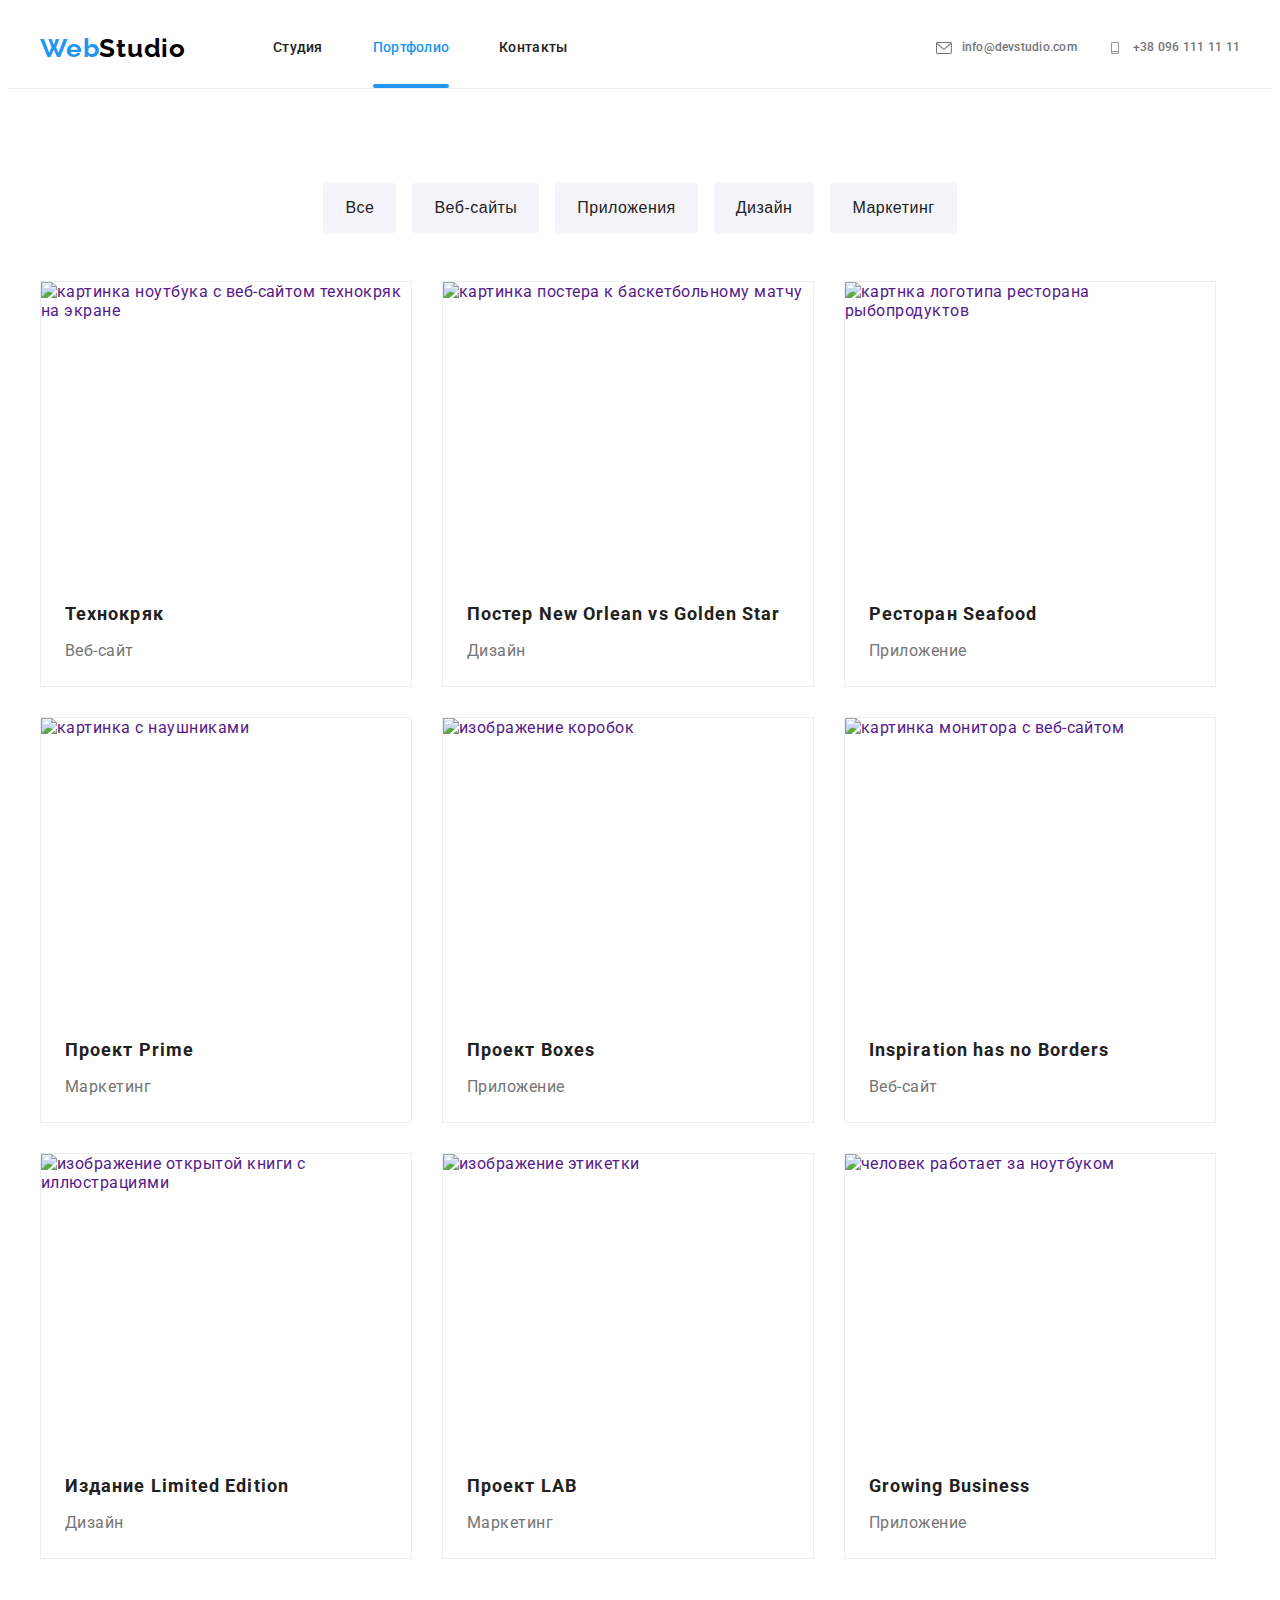
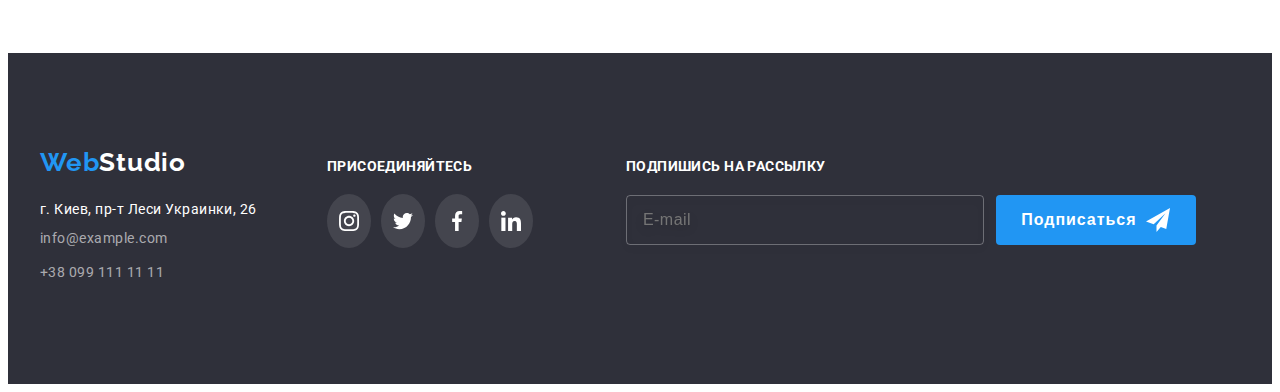
==== commit a0a700c4: "update adaptive for bgrnd pic hero section" ====
--- a/portfolio.html
+++ b/portfolio.html
@@ -362,7 +362,7 @@
           </a>
         </li>
         <li class="mobile-menu__item">
-          <a href="./portfolio.html" class="mobile-menu__link mobile-menu__link--current">
+          <a href="./portfolio.html" class="mobile-menu__link">
             Портфолио
           </a>
         </li>
--- a/css/main.min.css
+++ b/css/main.min.css
@@ -1,2 +1,2 @@
-.nav-style,.social-links,.social-links__item,.social-links__link,.our-clients__list,.client__link,.button--mailing-form,.filter-btn,.projects .card-set{display:flex}.benefits,.our-team,.our-clients,.footer,.projects{padding-top:60px;padding-bottom:60px}@media screen and (min-width: 1200px){.benefits,.our-team,.our-clients,.footer,.projects{padding-top:94px;padding-bottom:94px}}.header-content,.hero-content,.benefits-content,.our-work-content,.our-team-content,.our-clients-content,.footer-content,.projects-content{max-width:480px;padding:0 15px;margin:0 auto}@media screen and (min-width: 768px) and (max-width: 1199px){.header-content,.hero-content,.benefits-content,.our-work-content,.our-team-content,.our-clients-content,.footer-content,.projects-content{max-width:768px}}@media screen and (min-width: 1200px){.header-content,.hero-content,.benefits-content,.our-work-content,.our-team-content,.our-clients-content,.footer-content,.projects-content{max-width:1200px}}.title--is-hidden,.order-form__checkbox{position:absolute;width:1px;height:1px;margin:-1px;padding:0;overflow:hidden;border:0;clip:rect(0 0 0 0)}h1,h2,h3,h4,p{margin:0 0}img{display:block;max-width:100%}ul{list-style:none;padding:0;margin-top:0;margin-bottom:0}a{display:inline-block;text-decoration:none;padding:5px 0}body{font-family:'Roboto', 'Verdana', 'Tahoma';background-color:#fff;letter-spacing:0.03em}.logo{font-family:Raleway;font-style:normal;font-weight:700;font-size:24px;line-height:1.1666;letter-spacing:0.03em;color:#2196f3;padding:0;width:145px;height:31px}.logo--header-color{color:#000}.logo--footer-color{color:#fff}@media screen and (min-width: 1200px){.logo{font-size:26px;line-height:1.19}}.title{font-weight:700;font-size:28px;line-height:1.17;letter-spacing:0.03em;color:#212121;text-align:center}@media screen and (min-width: 1200px){.title{font-size:36px}}.title--margin{margin-bottom:30px}@media screen and (min-width: 1200px){.title--margin{margin-bottom:50px}}.header{border-bottom:solid 1px #ececec}@media screen and (min-width: 768px){.header-content{display:flex;align-items:center}}.nav-style{height:60px;align-items:center;justify-content:space-between}@media screen and (min-width: 768px){.nav-style{height:80px;align-items:center;justify-content:center}}.mobile-menu-open-btn:hover{fill:#2196f3;cursor:pointer}.mobile-menu-close-btn{display:none}@media screen and (min-width: 768px){.mobile-menu-open-btn{display:none}}.navigation{display:none}@media screen and (min-width: 768px){.navigation{display:flex;margin-left:88px;align-items:baseline;align-self:flex-end}.navigation__item:not(:last-child){margin-right:50px}.navigation__link{color:#212121;font-weight:500;font-size:14px;line-height:1.14;letter-spacing:0.02em;transition-property:color;transition-duration:250ms;transition-timing-function:cubic-bezier(0.4, 0, 0.2, 1)}.navigation__link:hover,.navigation__link:focus{color:#2196f3}}.navigation__item--current{color:#2196f3;padding-bottom:0}.navigation__item--current::after{content:'';display:block;max-width:100%;height:4px;margin-top:28px;background-color:#2196f3;border-radius:2px}.contacts-header{display:none}@media screen and (min-width: 768px){.contacts-header{display:block;align-self:center;margin-left:auto}.contacts-header__link{display:flex;align-items:center;font-weight:500;font-size:12px;line-height:1.16;letter-spacing:0.02em;color:#757575;transition-property:color, background-color, box-shadow;transition-duration:250ms;transition-timing-function:cubic-bezier(0.4, 0, 0.2, 1)}.contacts-header .envelope,.contacts-header .smartphone{margin-right:10px;fill:currentColor}.contacts-header__link:hover,.contacts-header__link:focus{color:#2196f3}}@media screen and (min-width: 768px) and (min-width: 1200px){.contacts-header{display:flex}.contacts-header__item:not(:last-child){margin-right:30px}}.hero{background-color:#2f303a;color:#fff;text-align:center;padding-top:118px;padding-bottom:118px;background-image:linear-gradient(to right, rgba(47,48,58,0.4), rgba(47,48,58,0.4)),url(../images/hero-img.jpg);background-repeat:no-repeat;background-position:center}.hero__heading{max-width:360px;margin:0 auto;font-weight:900;font-size:26px;line-height:1.62;letter-spacing:0.06em;text-transform:uppercase}@media screen and (min-width: 1200px){.hero__heading{max-width:696px;font-size:44px;line-height:1.36}}.button{font-weight:700;font-size:16px;text-align:center;letter-spacing:0.06em;background:#2196f3;color:#fff;width:200px;height:50px;border-radius:4px;border-width:0px;cursor:pointer;transition-property:color background-color box-shadow;transition-duration:250ms;transition-timing-function:cubic-bezier(0.4, 0, 0.2, 1)}.button:hover,.button:focus{box-shadow:0px 3px 1px rgba(0,0,0,0.1),0px 1px 2px rgba(0,0,0,0.08),0px 2px 2px rgba(0,0,0,0.12)}@media screen and (min-width: 768px){.benefits__list{display:flex;flex-wrap:wrap;margin-right:-30px}}@media screen and (min-width: 1200px){.benefits__list{display:flex;flex-wrap:nowrap;margin-right:-30px}}.benefits__item:not(:last-child){margin-bottom:30px}.benefits__icon{height:120px;max-width:450px;margin-bottom:30px;padding-top:25px;padding-bottom:25px;text-align:center;background-color:#f5f4fa;border-radius:4px}.benefits__headings{text-align:center;font-weight:700;font-size:14px;line-height:1.14;letter-spacing:0.03em;text-transform:uppercase;color:#212121}.benefits__text{margin-top:10px;font-size:14px;line-height:1.71;letter-spacing:0.03em;color:#757575}@media screen and (min-width: 768px){.benefits__item{margin-right:30px;flex-basis:calc(100% / 2 - 30px)}.benefits__item:not(:last-child){margin-bottom:0}}@media screen and (min-width: 1200px){.benefits__item{margin-right:30px;margin-bottom:0;flex-basis:calc(100% - 30px)}}.our-work{display:none}@media screen and (min-width: 1200px){.our-work{display:flex;padding-bottom:94px}}@media screen and (min-width: 1200px){.our-work__list{display:flex;margin-right:-30px}.work-sample{margin-right:30px;flex-basis:calc(100% / 3 - 30px)}.work-sample__thumb{position:relative}.work-sample__text{display:flex;position:absolute;bottom:0;align-items:center;justify-content:center;width:100%;height:70px;background:rgba(47,48,58,0.8);font-weight:700;font-size:14px;line-height:1.14;letter-spacing:0.03em;color:#fff;text-transform:uppercase}}.our-team{background-color:#f5f4fa}.our-team__list{margin:-15px}@media screen and (min-width: 768px){.our-team__list{display:flex;justify-content:center;flex-wrap:wrap}}@media screen and (min-width: 1200px){.our-team__list{display:flex;flex-wrap:nowrap}}.team-member{margin:15px;max-width:450px;padding-bottom:24px;background-color:#fff;box-shadow:0px 1px 3px rgba(0,0,0,0.12),0px 1px 1px rgba(0,0,0,0.14),0px 2px 1px rgba(0,0,0,0.2);border-radius:0px 0px 4px 4px}@media screen and (min-width: 768px){.team-member{max-width:354px;flex-basis:calc(100% / 2 - 30px)}}@media screen and (min-width: 1200px){.team-member{max-width:270px}}.team-member__photo-capture{padding-top:30px;padding-bottom:16px;background-color:#fff}.team-member__name{font-weight:500;font-size:16px;line-height:1.19;letter-spacing:0.03em;text-align:center;color:#212121}.team-member__position{margin-top:10px;font-weight:500;font-size:16px;line-height:1.19;letter-spacing:0.03em;text-align:center;color:#757575}.social-links{align-items:center;justify-content:center;border-radius:0px 0px 4px 4px}.social-links__item{align-items:center;justify-content:center}.social-links__item:not(:last-child){margin-right:10px}.social-links__link{align-items:center;justify-content:center;height:44px;width:44px;border-radius:50%;fill:#afb1b8;transition-property:fill, background-color;transition-duration:250ms;transition-timing-function:cubic-bezier(0.4, 0, 0.2, 1)}.social-links__link:hover,.social-links__link:focus{background-color:#2196f3;fill:#fff}.our-clients__list{flex-wrap:wrap;margin:-15px}@media screen and (min-width: 1200px){.our-clients__list{flex-wrap:nowrap}}.client{width:210px;height:92px;margin:15px;flex-basis:calc(100% / 2 - 30px)}@media screen and (min-width: 768px){.client{width:226px;flex-basis:calc(100% / 3 - 30px)}}@media screen and (min-width: 1200px){.client{width:170px}}.client__link{min-width:100%;min-height:100%;padding:0;border:1px solid #afb1b8;border-radius:4px;align-items:center;justify-content:center;fill:#afb1b8;transition-property:fill, border-color;transition-duration:250ms;transition-timing-function:cubic-bezier(0.4, 0, 0.2, 1)}.client__link:hover,.client__link:focus{fill:#2196f3;border-color:#2196f3}.footer{background-color:#2f303a;color:#fff}.footer-content{text-align:center}@media screen and (min-width: 1200px){.footer-content{display:flex;align-items:baseline;text-align:left}}@media screen and (min-width: 768px){.footer-logo-social-wrap{display:flex;align-items:baseline;justify-content:space-between;padding-left:76px;padding-right:89px;padding-bottom:60px}}@media screen and (min-width: 1200px){.footer-logo-social-wrap{padding:0}}.address-style{margin-top:20px;font-size:14px;font-style:normal;line-height:1.71}.contact-footer__link{font-size:14px;line-height:1.71;color:rgba(255,255,255,0.6);transition-property:color;transition-duration:250ms;transition-timing-function:cubic-bezier(0.4, 0, 0.2, 1)}.contact-footer__link:hover,.contact-footer__link:focus{color:#2196f3}.footer-social{padding:60px 0}@media screen and (min-width: 768px){.footer-social{padding:0}}@media screen and (min-width: 1200px){.footer-social{padding-left:70px}}.footer-social__text{margin-bottom:20px;font-weight:700;font-size:14px;line-height:16px;letter-spacing:0.03em;text-transform:uppercase}.footer-social--social-links .social-links__link{background:rgba(255,255,255,0.1);fill:#fff}.footer-social--social-links .social-links__link:hover,.footer-social--social-links .social-links__link:focus{background:#2196f3}@media screen and (min-width: 1200px){.footer-form{padding-left:93px}}.mailing-form___box{margin-top:20px}@media screen and (min-width: 1200px){.mailing-form___box{display:flex;align-items:center}}.mailing-form__lable{font-weight:700;font-size:14px;line-height:1.14;letter-spacing:0.03em;text-transform:uppercase}.mailing-form__input-wrap{max-width:450px}@media screen and (min-width: 768px) and (max-width: 1199px){.mailing-form__input-wrap{margin:0 auto}}@media screen and (min-width: 1200px){.mailing-form__input-wrap{width:358px}}.mailing-form__input{width:100%;height:50px;padding:15px 16px;border:1px solid rgba(255,255,255,0.3);box-sizing:border-box;filter:drop-shadow(0px 4px 4px rgba(0,0,0,0.15));border-radius:4px;background-color:var(--bg-hero-footer-color);color:rgba(255,255,255,0.6);font-size:16px;line-height:1.25;letter-spacing:0.03em}.button--mailing-form{margin-left:auto;margin-right:auto;margin-top:20px;align-items:center;justify-content:center;fill:#fff}@media screen and (min-width: 1200px){.button--mailing-form{margin-top:0;margin-left:12px}}.backdrop.is-hidden{opacity:0;pointer-events:none;visibility:hidden}.backdrop{position:fixed;width:100vw;height:100vh;top:0;left:0;background-color:rgba(0,0,0,0.2);opacity:1;transition:opacity 250ms cubic-bezier(0.4, 0, 0.2, 1)}.modal{position:relative;top:50%;left:50%;transform:translate(-50%, -50%);max-width:450px;padding:40px;background-color:#fff;box-shadow:0px 1px 3px rgba(0,0,0,0.12),0px 1px 1px rgba(0,0,0,0.14),0px 2px 1px rgba(0,0,0,0.2);border-radius:4px}@media screen and (min-width: 1200px){.modal{max-width:528px}}.btn-close{position:fixed;top:8px;right:8px;display:flex;align-items:center;justify-content:center;width:30px;height:30px;border:1px solid rgba(0,0,0,0.1);border-radius:50%;background-color:#fff;fill:#000;transition:fill 250ms cubic-bezier(0.4, 0, 0.2, 1)}.btn-close:hover{cursor:pointer;fill:#2196f3}.order-form__title{margin-bottom:12px;font-weight:700;font-size:20px;line-height:1.15;text-align:center;letter-spacing:0.03em;color:#212121}.order-form__lable{font-size:12px;line-height:1.17;letter-spacing:0.01em;color:#757575}.order-form__input-wrap{position:relative;margin-top:4px;margin-bottom:10px}.order-form__icon{position:absolute;top:50%;left:12px;transform:translateY(-50%)}.order-form__input{width:100%;height:40px;padding-left:42px;border:1px solid rgba(33,33,33,0.2);box-sizing:border-box;border-radius:4px}.order-form__input:focus{border:1px solid #2196f3;outline-color:#2196f3}.order-form__input:focus ~ .order-form__icon{fill:#2196f3}.order-form__comments{width:100%;height:120px;margin-top:4px;margin-bottom:20px;padding:14px 16px;border:1px solid rgba(33,33,33,0.2);border-radius:4px;resize:none}.order-form__comments:focus{outline-color:#2196f3}.order-form__comments::placeholder{font-size:14px;line-height:1.14;letter-spacing:0.01em;color:rgba(117,117,117,0.5)}.order-form__check{position:relative;padding-left:23px;font-size:12px;line-height:1.7;letter-spacing:0.03em}@media screen and (min-width: 1200px){.order-form__check{font-size:14px;line-height:1.7}}.order-form__check-wrap{text-align:center;margin-bottom:30px}.order-form__check-icon{position:absolute;top:50%;left:0;transform:translateY(-50%);width:16px;height:15px;border:2px solid #000;border-radius:2px;fill:#fff}.order-form__checkbox:checked ~ .order-form__check-icon{background-color:#2196f3}.order-form__checkbox:focus ~ .order-form__check-icon{box-shadow:0 0 0 0.1em #000}.condition-link{color:#2196f3}.condition-link:focus{outline-color:#2196f3}.filter-btn{justify-content:center;flex-wrap:wrap;justify-content:start;margin:-8px -8px -8px;margin-bottom:40px}.filter-btn__item{margin:8px}.filter-btn__item:not(:last-child){margin-right:8px}@media screen and (min-width: 768px){.filter-btn{justify-content:center}}.filter-btn--button{width:100%;padding:6px 22px;color:#212121;background-color:#f5f4fa;font-weight:500;font-size:16px;line-height:1.625;letter-spacing:0.03em}.filter-btn--button:hover,.filter-btn--button:focus{color:#fff;background-color:#2196f3}.projects .card-set{align-content:start;flex-wrap:wrap;margin:-15px}.product{margin:15px;width:450px;border:1px solid #eeeeee;transition-property:box-shadow;transition-duration:250ms;transition-timing-function:cubic-bezier(0.4, 0, 0.2, 1)}@media screen and (min-width: 768px){.product{width:354px}}@media screen and (min-width: 1200px){.product{width:370px}}.product:focus,.product:hover{box-shadow:0px 1px 1px rgba(0,0,0,0.12),0px 4px 4px rgba(0,0,0,0.06),1px 4px 6px rgba(0,0,0,0.16)}.product__link{padding:0;height:100%}.product__thumb{position:relative;overflow:hidden}.product__overlay{position:absolute;width:100%;height:100%;bottom:0;left:0;padding:63px 24px;color:#fff;font-size:18px;line-height:1.55;letter-spacing:0.03em;background-color:rgba(33,150,243,0.9);transform:translateY(100%);transition-property:transform;transition-duration:250ms;transition-timing-function:cubic-bezier(0.4, 0, 0.2, 1)}.product__link:focus .product__overlay,.product:hover .product__overlay{transform:translateY(0%)}.product__caption{font-weight:700;font-size:18px;line-height:2;letter-spacing:0.06em;color:#212121}.product__text{margin-top:4px;font-size:16px;line-height:1.87;letter-spacing:0.03em;color:#757575}.product__descrp{padding:20px 24px;border-left:1px solid #eeeeee;border-bottom:1px solid #eeeeee;border-right:1px solid #eeeeee}.mobile-menu{position:fixed;top:0;left:0;height:100vh;width:100vw;padding:48px 40px;display:flex;flex-direction:column;justify-content:space-between;background-color:#fff;transform:translateX(100%);transition:transform 2250ms cubic-bezier(0.4, 0, 0.2, 1)}.mobile-menu.is-open{transform:translateX(0)}.mobile-menu__nav{position:relative}.mobile-menu__btn-close{position:fixed;top:10px;right:10px;width:40px;height:40px;display:flex;align-items:center;justify-content:center;border-style:none;background-color:inherit}.mobile-menu__btn-close:hover,.mobile-menu__btn-close:focus{fill:#2196f3}.mobile-menu__item:not(:last-child){margin-bottom:32px}.mobile-menu__link{color:#212121;font-weight:500;font-size:40px;line-height:1.175;letter-spacing:0.02em}.mobile-menu__link:hover,.mobile-menu__link:focus{color:#2196f3}.mobile-menu__link--current{color:#2196f3}.mobile-menu-contacts-list__link--phone{padding-bottom:32px;font-weight:500;font-size:34px;line-height:1.176;letter-spacing:0.02em;color:#2196f3}.mobile-menu-contacts-list__link--email{padding-bottom:64px;font-weight:500;font-size:24px;line-height:1.166;letter-spacing:0.02em;color:#757575}.social-links-mini{display:flex;justify-content:center}.social-links-mini__item:not(:last-child){margin-right:20px}.social-links-mini__link{font-weight:500;font-size:18px;line-height:1.22px;letter-spacing:0.02em;color:#2196f3}
+.nav-style,.social-links,.social-links__item,.social-links__link,.our-clients__list,.client__link,.button--mailing-form,.filter-btn,.projects .card-set{display:flex}.benefits,.our-team,.our-clients,.footer,.projects{padding-top:60px;padding-bottom:60px}@media screen and (min-width: 1200px){.benefits,.our-team,.our-clients,.footer,.projects{padding-top:94px;padding-bottom:94px}}.header-content,.hero-content,.benefits-content,.our-work-content,.our-team-content,.our-clients-content,.footer-content,.projects-content{max-width:480px;padding:0 15px;margin:0 auto}@media screen and (min-width: 768px) and (max-width: 1199px){.header-content,.hero-content,.benefits-content,.our-work-content,.our-team-content,.our-clients-content,.footer-content,.projects-content{max-width:768px}}@media screen and (min-width: 1200px){.header-content,.hero-content,.benefits-content,.our-work-content,.our-team-content,.our-clients-content,.footer-content,.projects-content{max-width:1200px}}.title--is-hidden,.order-form__checkbox{position:absolute;width:1px;height:1px;margin:-1px;padding:0;overflow:hidden;border:0;clip:rect(0 0 0 0)}h1,h2,h3,h4,p{margin:0 0}img{display:block;max-width:100%}ul{list-style:none;padding:0;margin-top:0;margin-bottom:0}a{display:inline-block;text-decoration:none;padding:5px 0}body{font-family:'Roboto', 'Verdana', 'Tahoma';background-color:#fff;letter-spacing:0.03em}.logo{font-family:Raleway;font-style:normal;font-weight:700;font-size:24px;line-height:1.1666;letter-spacing:0.03em;color:#2196f3;padding:0;width:145px;height:31px}.logo--header-color{color:#000}.logo--footer-color{color:#fff}@media screen and (min-width: 1200px){.logo{font-size:26px;line-height:1.19}}.title{font-weight:700;font-size:28px;line-height:1.17;letter-spacing:0.03em;color:#212121;text-align:center}@media screen and (min-width: 1200px){.title{font-size:36px}}.title--margin{margin-bottom:30px}@media screen and (min-width: 1200px){.title--margin{margin-bottom:50px}}.header{border-bottom:solid 1px #ececec}@media screen and (min-width: 768px){.header-content{display:flex;align-items:center}}.nav-style{height:60px;align-items:center;justify-content:space-between}@media screen and (min-width: 768px){.nav-style{height:80px;align-items:center;justify-content:center}}.mobile-menu-open-btn:hover{fill:#2196f3;cursor:pointer}.mobile-menu-close-btn{display:none}@media screen and (min-width: 768px){.mobile-menu-open-btn{display:none}}.navigation{display:none}@media screen and (min-width: 768px){.navigation{display:flex;margin-left:88px;align-items:baseline;align-self:flex-end}.navigation__item:not(:last-child){margin-right:50px}.navigation__link{color:#212121;font-weight:500;font-size:14px;line-height:1.14;letter-spacing:0.02em;transition-property:color;transition-duration:250ms;transition-timing-function:cubic-bezier(0.4, 0, 0.2, 1)}.navigation__link:hover,.navigation__link:focus{color:#2196f3}}.navigation__item--current{color:#2196f3;padding-bottom:0}.navigation__item--current::after{content:'';display:block;max-width:100%;height:4px;margin-top:28px;background-color:#2196f3;border-radius:2px}.contacts-header{display:none}@media screen and (min-width: 768px){.contacts-header{display:block;align-self:center;margin-left:auto}.contacts-header__link{display:flex;align-items:center;font-weight:500;font-size:12px;line-height:1.16;letter-spacing:0.02em;color:#757575;transition-property:color, background-color, box-shadow;transition-duration:250ms;transition-timing-function:cubic-bezier(0.4, 0, 0.2, 1)}.contacts-header .envelope,.contacts-header .smartphone{margin-right:10px;fill:currentColor}.contacts-header__link:hover,.contacts-header__link:focus{color:#2196f3}}@media screen and (min-width: 768px) and (min-width: 1200px){.contacts-header{display:flex}.contacts-header__item:not(:last-child){margin-right:30px}}.hero{background-color:#2f303a;color:#fff;text-align:center;padding-top:118px;padding-bottom:118px;background-image:linear-gradient(to right, rgba(47,48,58,0.4), rgba(47,48,58,0.4)),url(../images/hero-img-480.jpg);background-repeat:no-repeat;background-position:center}@media screen and (min-device-pixel-ratio: 2), screen and (-webkit-min-device-pixel-ratio: 2), screen and (min-resolution: 192dpi), screen and (min-resolution: 2dppx){.hero{background-image:linear-gradient(to right, rgba(47,48,58,0.4), rgba(47,48,58,0.4)),url(../images/hero-img-480@2x.jpg);background-repeat:no-repeat;background-position:center}}@media screen and (min-width: 576px){.hero{background-image:linear-gradient(to right, rgba(47,48,58,0.4), rgba(47,48,58,0.4)),url(../images/hero-img-768.jpg);background-repeat:no-repeat;background-position:center}}@media screen and (min-width: 576px) and (min-device-pixel-ratio: 2), screen and (min-width: 576px) and (-webkit-min-device-pixel-ratio: 2), screen and (min-width: 576px) and (min-resolution: 192dpi), screen and (min-width: 576px) and (min-resolution: 2dppx){.hero{background-image:linear-gradient(to right, rgba(47,48,58,0.4), rgba(47,48,58,0.4)),url(../images/hero-img-768@2x.jpg);background-repeat:no-repeat;background-position:center}}@media screen and (min-width: 960px){.hero{background-image:linear-gradient(to right, rgba(47,48,58,0.4), rgba(47,48,58,0.4)),url(../images/hero-img-1600.jpg);background-repeat:no-repeat;background-position:center}}@media screen and (min-width: 960px) and (min-device-pixel-ratio: 2), screen and (min-width: 960px) and (-webkit-min-device-pixel-ratio: 2), screen and (min-width: 960px) and (min-resolution: 192dpi), screen and (min-width: 960px) and (min-resolution: 2dppx){.hero{background-image:linear-gradient(to right, rgba(47,48,58,0.4), rgba(47,48,58,0.4)),url(../images/hero-img-1600@2x.jpg);background-repeat:no-repeat;background-position:center}}.hero__heading{max-width:360px;margin:0 auto;font-weight:900;font-size:26px;line-height:1.62;letter-spacing:0.06em;text-transform:uppercase}@media screen and (min-width: 1200px){.hero__heading{max-width:696px;font-size:44px;line-height:1.36}}.button{font-weight:700;font-size:16px;text-align:center;letter-spacing:0.06em;background:#2196f3;color:#fff;width:200px;height:50px;border-radius:4px;border-width:0px;cursor:pointer;transition-property:color background-color box-shadow;transition-duration:250ms;transition-timing-function:cubic-bezier(0.4, 0, 0.2, 1)}.button:hover,.button:focus{box-shadow:0px 3px 1px rgba(0,0,0,0.1),0px 1px 2px rgba(0,0,0,0.08),0px 2px 2px rgba(0,0,0,0.12)}@media screen and (min-width: 768px){.benefits__list{display:flex;flex-wrap:wrap;margin-right:-30px}}@media screen and (min-width: 1200px){.benefits__list{display:flex;flex-wrap:nowrap;margin-right:-30px}}.benefits__item:not(:last-child){margin-bottom:30px}.benefits__icon{height:120px;max-width:450px;margin-bottom:30px;padding-top:25px;padding-bottom:25px;text-align:center;background-color:#f5f4fa;border-radius:4px}.benefits__headings{text-align:center;font-weight:700;font-size:14px;line-height:1.14;letter-spacing:0.03em;text-transform:uppercase;color:#212121}.benefits__text{margin-top:10px;font-size:14px;line-height:1.71;letter-spacing:0.03em;color:#757575}@media screen and (min-width: 768px){.benefits__item{margin-right:30px;flex-basis:calc(100% / 2 - 30px)}.benefits__item:not(:last-child){margin-bottom:0}}@media screen and (min-width: 1200px){.benefits__item{margin-right:30px;margin-bottom:0;flex-basis:calc(100% - 30px)}}.our-work{display:none}@media screen and (min-width: 1200px){.our-work{display:flex;padding-bottom:94px}}@media screen and (min-width: 1200px){.our-work__list{display:flex;margin-right:-30px}.work-sample{margin-right:30px;flex-basis:calc(100% / 3 - 30px)}.work-sample__thumb{position:relative}.work-sample__text{display:flex;position:absolute;bottom:0;align-items:center;justify-content:center;width:100%;height:70px;background:rgba(47,48,58,0.8);font-weight:700;font-size:14px;line-height:1.14;letter-spacing:0.03em;color:#fff;text-transform:uppercase}}.our-team{background-color:#f5f4fa}.our-team__list{margin:-15px}@media screen and (min-width: 768px){.our-team__list{display:flex;justify-content:center;flex-wrap:wrap}}@media screen and (min-width: 1200px){.our-team__list{display:flex;flex-wrap:nowrap}}.team-member{margin:15px;max-width:450px;padding-bottom:24px;background-color:#fff;box-shadow:0px 1px 3px rgba(0,0,0,0.12),0px 1px 1px rgba(0,0,0,0.14),0px 2px 1px rgba(0,0,0,0.2);border-radius:0px 0px 4px 4px}@media screen and (min-width: 768px){.team-member{max-width:354px;flex-basis:calc(100% / 2 - 30px)}}@media screen and (min-width: 1200px){.team-member{max-width:270px}}.team-member__photo-capture{padding-top:30px;padding-bottom:16px;background-color:#fff}.team-member__name{font-weight:500;font-size:16px;line-height:1.19;letter-spacing:0.03em;text-align:center;color:#212121}.team-member__position{margin-top:10px;font-weight:500;font-size:16px;line-height:1.19;letter-spacing:0.03em;text-align:center;color:#757575}.social-links{align-items:center;justify-content:center;border-radius:0px 0px 4px 4px}.social-links__item{align-items:center;justify-content:center}.social-links__item:not(:last-child){margin-right:10px}.social-links__link{align-items:center;justify-content:center;height:44px;width:44px;border-radius:50%;fill:#afb1b8;transition-property:fill, background-color;transition-duration:250ms;transition-timing-function:cubic-bezier(0.4, 0, 0.2, 1)}.social-links__link:hover,.social-links__link:focus{background-color:#2196f3;fill:#fff}.our-clients__list{flex-wrap:wrap;margin:-15px}@media screen and (min-width: 1200px){.our-clients__list{flex-wrap:nowrap}}.client{width:210px;height:92px;margin:15px;flex-basis:calc(100% / 2 - 30px)}@media screen and (min-width: 768px){.client{width:226px;flex-basis:calc(100% / 3 - 30px)}}@media screen and (min-width: 1200px){.client{width:170px}}.client__link{min-width:100%;min-height:100%;padding:0;border:1px solid #afb1b8;border-radius:4px;align-items:center;justify-content:center;fill:#afb1b8;transition-property:fill, border-color;transition-duration:250ms;transition-timing-function:cubic-bezier(0.4, 0, 0.2, 1)}.client__link:hover,.client__link:focus{fill:#2196f3;border-color:#2196f3}.footer{background-color:#2f303a;color:#fff}.footer-content{text-align:center}@media screen and (min-width: 1200px){.footer-content{display:flex;align-items:baseline;text-align:left}}@media screen and (min-width: 768px){.footer-logo-social-wrap{display:flex;align-items:baseline;justify-content:space-between;padding-left:76px;padding-right:89px;padding-bottom:60px}}@media screen and (min-width: 1200px){.footer-logo-social-wrap{padding:0}}.address-style{margin-top:20px;font-size:14px;font-style:normal;line-height:1.71}.contact-footer__link{font-size:14px;line-height:1.71;color:rgba(255,255,255,0.6);transition-property:color;transition-duration:250ms;transition-timing-function:cubic-bezier(0.4, 0, 0.2, 1)}.contact-footer__link:hover,.contact-footer__link:focus{color:#2196f3}.footer-social{padding:60px 0}@media screen and (min-width: 768px){.footer-social{padding:0}}@media screen and (min-width: 1200px){.footer-social{padding-left:70px}}.footer-social__text{margin-bottom:20px;font-weight:700;font-size:14px;line-height:16px;letter-spacing:0.03em;text-transform:uppercase}.footer-social--social-links .social-links__link{background:rgba(255,255,255,0.1);fill:#fff}.footer-social--social-links .social-links__link:hover,.footer-social--social-links .social-links__link:focus{background:#2196f3}@media screen and (min-width: 1200px){.footer-form{padding-left:93px}}.mailing-form___box{margin-top:20px}@media screen and (min-width: 1200px){.mailing-form___box{display:flex;align-items:center}}.mailing-form__lable{font-weight:700;font-size:14px;line-height:1.14;letter-spacing:0.03em;text-transform:uppercase}.mailing-form__input-wrap{max-width:450px}@media screen and (min-width: 768px) and (max-width: 1199px){.mailing-form__input-wrap{margin:0 auto}}@media screen and (min-width: 1200px){.mailing-form__input-wrap{width:358px}}.mailing-form__input{width:100%;height:50px;padding:15px 16px;border:1px solid rgba(255,255,255,0.3);box-sizing:border-box;filter:drop-shadow(0px 4px 4px rgba(0,0,0,0.15));border-radius:4px;background-color:var(--bg-hero-footer-color);color:rgba(255,255,255,0.6);font-size:16px;line-height:1.25;letter-spacing:0.03em}.button--mailing-form{margin-left:auto;margin-right:auto;margin-top:20px;align-items:center;justify-content:center;fill:#fff}@media screen and (min-width: 1200px){.button--mailing-form{margin-top:0;margin-left:12px}}.backdrop.is-hidden{opacity:0;pointer-events:none;visibility:hidden}.backdrop{position:fixed;width:100vw;height:100vh;top:0;left:0;background-color:rgba(0,0,0,0.2);opacity:1;transition:opacity 250ms cubic-bezier(0.4, 0, 0.2, 1)}.modal{position:relative;top:50%;left:50%;transform:translate(-50%, -50%);max-width:450px;padding:40px;background-color:#fff;box-shadow:0px 1px 3px rgba(0,0,0,0.12),0px 1px 1px rgba(0,0,0,0.14),0px 2px 1px rgba(0,0,0,0.2);border-radius:4px}@media screen and (min-width: 1200px){.modal{max-width:528px}}.btn-close{position:fixed;top:8px;right:8px;display:flex;align-items:center;justify-content:center;width:30px;height:30px;border:1px solid rgba(0,0,0,0.1);border-radius:50%;background-color:#fff;fill:#000;transition:fill 250ms cubic-bezier(0.4, 0, 0.2, 1)}.btn-close:hover{cursor:pointer;fill:#2196f3}.order-form__title{margin-bottom:12px;font-weight:700;font-size:20px;line-height:1.15;text-align:center;letter-spacing:0.03em;color:#212121}.order-form__lable{font-size:12px;line-height:1.17;letter-spacing:0.01em;color:#757575}.order-form__input-wrap{position:relative;margin-top:4px;margin-bottom:10px}.order-form__icon{position:absolute;top:50%;left:12px;transform:translateY(-50%)}.order-form__input{width:100%;height:40px;padding-left:42px;border:1px solid rgba(33,33,33,0.2);box-sizing:border-box;border-radius:4px}.order-form__input:focus{border:1px solid #2196f3;outline-color:#2196f3}.order-form__input:focus ~ .order-form__icon{fill:#2196f3}.order-form__comments{width:100%;height:120px;margin-top:4px;margin-bottom:20px;padding:14px 16px;border:1px solid rgba(33,33,33,0.2);border-radius:4px;resize:none}.order-form__comments:focus{outline-color:#2196f3}.order-form__comments::placeholder{font-size:14px;line-height:1.14;letter-spacing:0.01em;color:rgba(117,117,117,0.5)}.order-form__check{position:relative;padding-left:23px;font-size:12px;line-height:1.7;letter-spacing:0.03em}@media screen and (min-width: 1200px){.order-form__check{font-size:14px;line-height:1.7}}.order-form__check-wrap{text-align:center;margin-bottom:30px}.order-form__check-icon{position:absolute;top:50%;left:0;transform:translateY(-50%);width:16px;height:15px;border:2px solid #000;border-radius:2px;fill:#fff}.order-form__checkbox:checked ~ .order-form__check-icon{background-color:#2196f3}.order-form__checkbox:focus ~ .order-form__check-icon{box-shadow:0 0 0 0.1em #000}.condition-link{color:#2196f3}.condition-link:focus{outline-color:#2196f3}.filter-btn{justify-content:center;flex-wrap:wrap;justify-content:start;margin:-8px -8px -8px;margin-bottom:40px}.filter-btn__item{margin:8px}.filter-btn__item:not(:last-child){margin-right:8px}@media screen and (min-width: 768px){.filter-btn{justify-content:center}}.filter-btn--button{width:100%;padding:6px 22px;color:#212121;background-color:#f5f4fa;font-weight:500;font-size:16px;line-height:1.625;letter-spacing:0.03em}.filter-btn--button:hover,.filter-btn--button:focus{color:#fff;background-color:#2196f3}.projects .card-set{align-content:start;flex-wrap:wrap;margin:-15px}.product{margin:15px;width:450px;border:1px solid #eeeeee;transition-property:box-shadow;transition-duration:250ms;transition-timing-function:cubic-bezier(0.4, 0, 0.2, 1)}@media screen and (min-width: 768px){.product{width:354px}}@media screen and (min-width: 1200px){.product{width:370px}}.product:focus,.product:hover{box-shadow:0px 1px 1px rgba(0,0,0,0.12),0px 4px 4px rgba(0,0,0,0.06),1px 4px 6px rgba(0,0,0,0.16)}.product__link{padding:0}.product__thumb{position:relative;overflow:hidden}.product__overlay{position:absolute;width:100%;height:100%;bottom:0;left:0;padding:63px 24px;color:#fff;font-size:18px;line-height:1.55;letter-spacing:0.03em;background-color:rgba(33,150,243,0.9);transform:translateY(100%);transition-property:transform;transition-duration:250ms;transition-timing-function:cubic-bezier(0.4, 0, 0.2, 1)}.product__link:focus .product__overlay,.product:hover .product__overlay{transform:translateY(0%)}.product__caption{font-weight:700;font-size:18px;line-height:2;letter-spacing:0.06em;color:#212121}.product__text{margin-top:4px;font-size:16px;line-height:1.87;letter-spacing:0.03em;color:#757575}.product__descrp{padding:20px 24px}.mobile-menu{position:fixed;top:0;left:0;height:100vh;width:100vw;padding:48px 40px;display:flex;flex-direction:column;justify-content:space-between;background-color:#fff;transform:translateX(100%);transition:transform 250ms cubic-bezier(0.4, 0, 0.2, 1)}.mobile-menu.is-open{transform:translateX(0)}.mobile-menu__nav{position:relative}.mobile-menu__btn-close{position:fixed;top:10px;right:10px;width:40px;height:40px;display:flex;align-items:center;justify-content:center;border-style:none;background-color:inherit}.mobile-menu__btn-close:hover,.mobile-menu__btn-close:focus{fill:#2196f3}.mobile-menu__item:not(:last-child){margin-bottom:32px}.mobile-menu__link{color:#212121;font-weight:500;font-size:40px;line-height:1.175;letter-spacing:0.02em}.mobile-menu__link:hover,.mobile-menu__link:focus{color:#2196f3}.mobile-menu__link--current{color:#2196f3}.mobile-menu-contacts-list__link--phone{padding-bottom:32px;font-weight:500;font-size:34px;line-height:1.176;letter-spacing:0.02em;color:#2196f3}.mobile-menu-contacts-list__link--email{padding-bottom:64px;font-weight:500;font-size:24px;line-height:1.166;letter-spacing:0.02em;color:#757575}.social-links-mini{display:flex;justify-content:center}.social-links-mini__item:not(:last-child){margin-right:20px}.social-links-mini__link{font-weight:500;font-size:18px;line-height:1.22px;letter-spacing:0.02em;color:#2196f3}
 /*# sourceMappingURL=main.min.css.map */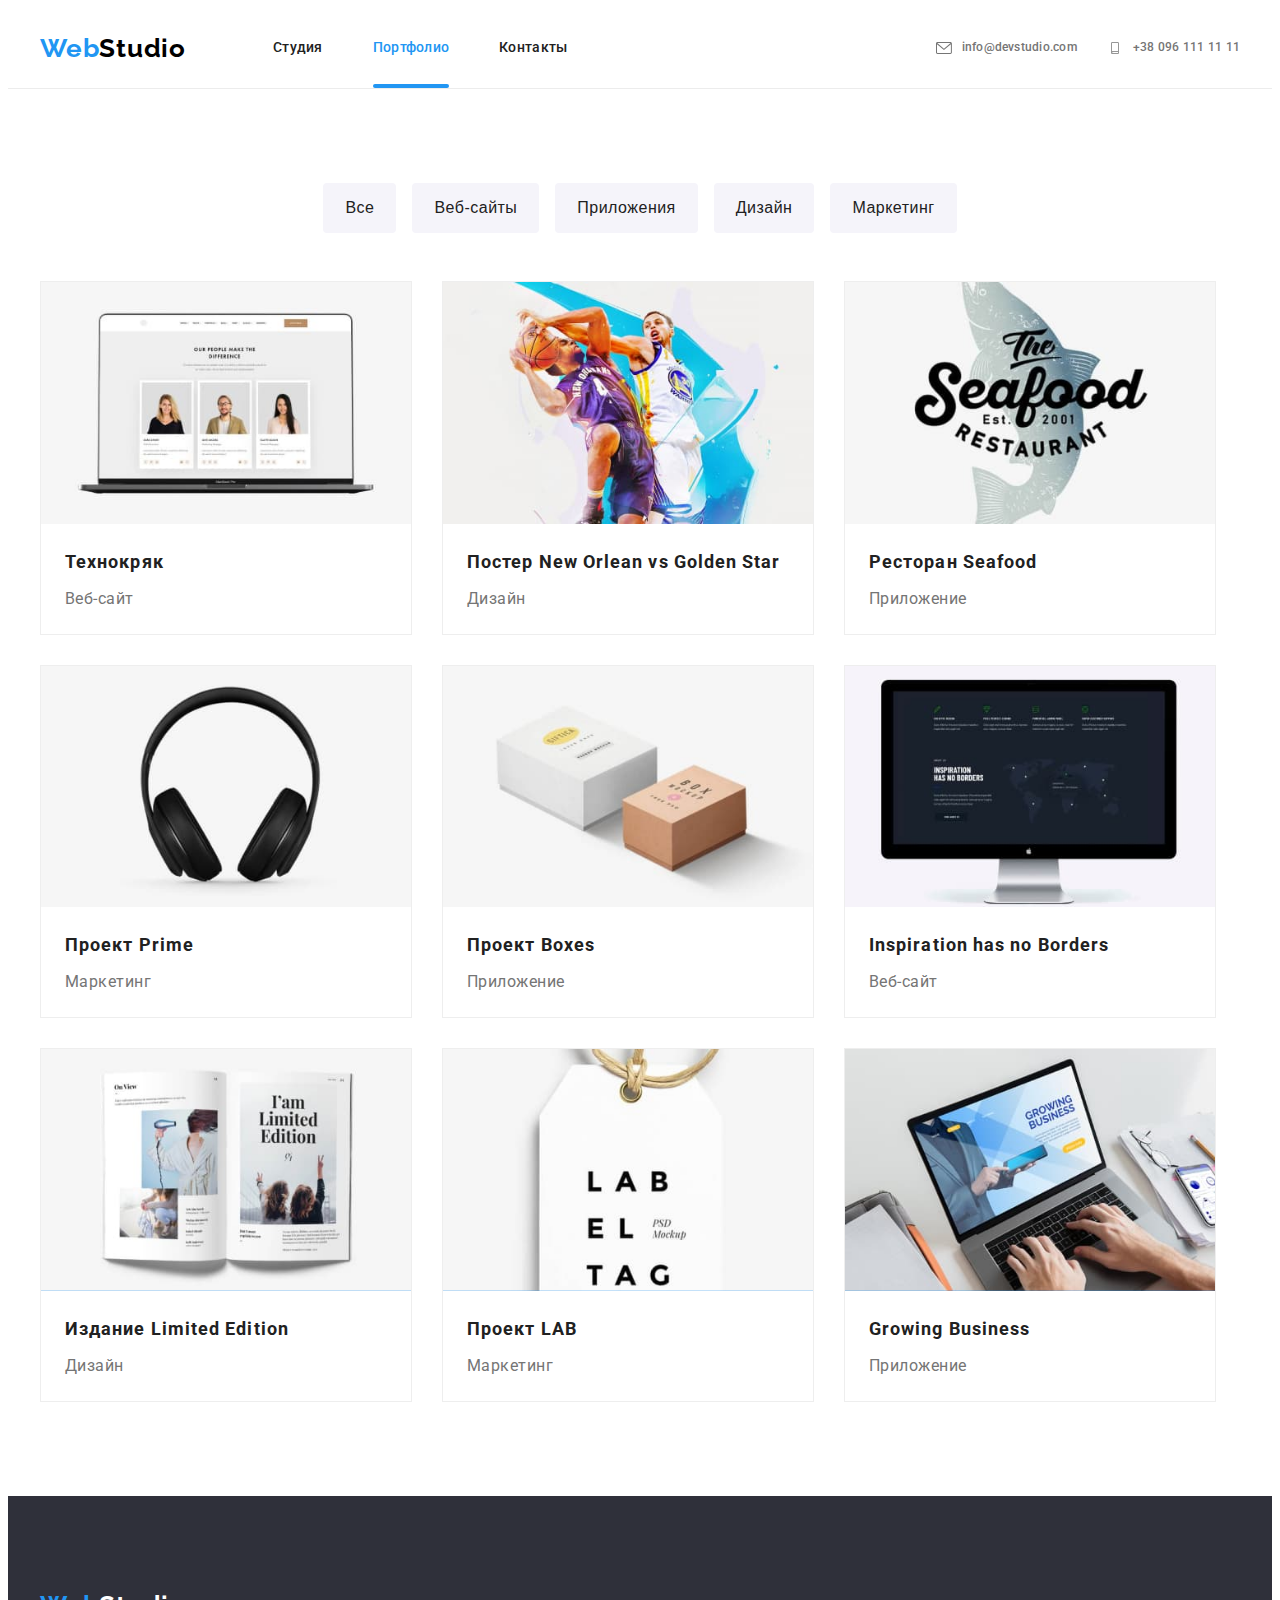
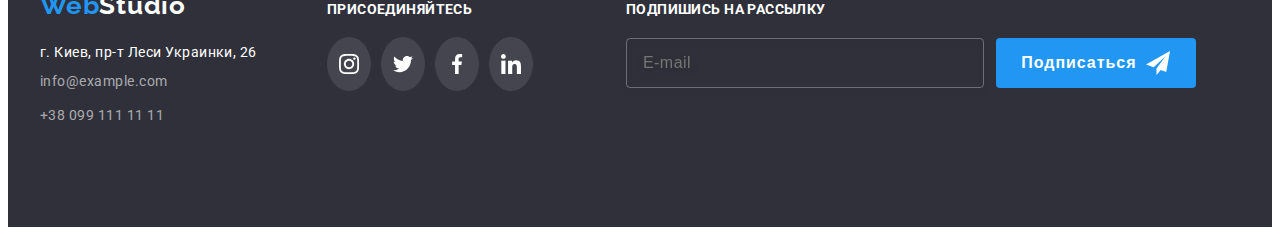
==== commit 0948cc17: "update img adaptive" ====
--- a/portfolio.html
+++ b/portfolio.html
@@ -95,8 +95,17 @@
           <li class="product">
             <a class="product__link" href="">
               <div class="product__thumb">
-                <img src="./images/img-portfolio-1.jpg" alt="картинка ноутбука с веб-сайтом технокряк на экране"
-                  width="370" height="294" />
+                <img srcset="
+                                                ./images/img-portfolio-1-354.jpg 360w,
+                                                ./images/img-portfolio-1-450.jpg 450w,
+                                                ./images/img-portfolio-1-370@2x.jpg 740w,
+                                                ./images/img-portfolio-1-450@2x.jpg 900w
+                                                " sizes="  
+                                                  (min-width: 1200px) 33vw,
+                                                  (min-width: 450px) 50vw
+                                                 
+                                                  " src="img-portfolio-1-450.jpg"
+                  alt="картинка ноутбука с веб-сайтом технокряк на экране" />
                 <div class="product__overlay">
                   <p>
                     Технокряк это современная площадка распространения
@@ -116,8 +125,16 @@
           <li class="product">
             <a class="product__link" href="">
               <div class="product__thumb">
-                <img src="./images/img-portfolio-2.jpg" alt="картинка постера к баскетбольному матчу" width="370"
-                  height="294" />
+                <img srcset="
+                                   ./images/img-portfolio-2-354.jpg 360w,
+                                   ./images/img-portfolio-2-450.jpg 450w,
+                                  ./images/img-portfolio-2-370@2x.jpg 740w,
+                                   ./images/img-portfolio-2-450@2x.jpg 900w
+                                   " sizes="  
+                                     (min-width: 1200px) 33vw,
+                                     (min-width: 450px) 50vw
+                                    
+                                     " src="img-portfolio-2-450.jpg" alt="картинка постера к баскетбольному матчу" />
                 <div class="product__overlay">
                   <p>
                     Технокряк это современная площадка распространения
@@ -136,8 +153,16 @@
           <li class="product">
             <a class="product__link" href="">
               <div class="product__thumb">
-                <img src="./images/img-portfolio-3.jpg" alt="картнка логотипа ресторана рыбопродуктов" width="370"
-                  height="294" />
+                <img srcset="
+                       ./images/img-portfolio-3-354.jpg 360w,
+                       ./images/img-portfolio-3-450.jpg 450w,
+                      ./images/img-portfolio-3-370@2x.jpg 740w,
+                       ./images/img-portfolio-3-450@2x.jpg 900w
+                       " sizes="  
+                         (min-width: 1200px) 33vw,
+                         (min-width: 450px) 50vw
+                        
+                         " src="img-portfolio-3-450.jpg" alt="картнка логотипа ресторана рыбопродуктов" />
                 <div class="product__overlay">
                   <p>
                     Технокряк это современная площадка распространения
@@ -156,7 +181,16 @@
           <li class="product">
             <a class="product__link" href="">
               <div class="product__thumb">
-                <img src="./images/img-portfolio-4.jpg" alt="картинка с наушниками" width="370" height="294" />
+                <img srcset="
+                              ./images/img-portfolio-4-354.jpg 360w,
+                              ./images/img-portfolio-4-450.jpg 450w,
+                              ./images/img-portfolio-4-370@2x.jpg 740w,
+                              ./images/img-portfolio-4-450@2x.jpg 900w
+                              " sizes="  
+                                (min-width: 1200px) 33vw,
+                                (min-width: 450px) 50vw
+                               
+                                " src="img-portfolio-4-450.jpg" alt="картинка с наушниками" />
                 <div class="product__overlay">
                   <p>
                     Технокряк это современная площадка распространения
@@ -175,7 +209,15 @@
           <li class="product">
             <a class="product__link" href="">
               <div class="product__thumb">
-                <img src="./images/img-portfolio-5.jpg" alt="изображение коробок" width="370" height="294" />
+                <img srcset="
+                   ./images/img-portfolio-5-354.jpg 360w,
+                   ./images/img-portfolio-5-450.jpg 450w,
+                  ./images/img-portfolio-5-370@2x.jpg 740w,
+                   ./images/img-portfolio-5-450@2x.jpg 900w
+                   " sizes="  
+                     (min-width: 1200px) 33vw,
+                     (min-width: 450px) 50vw
+                    " src="img-portfolio-5-450.jpg" alt="изображение коробок" />
                 <div class="product__overlay">
                   <p>
                     Технокряк это современная площадка распространения
@@ -194,7 +236,15 @@
           <li class="product">
             <a class="product__link" href="">
               <div class="product__thumb">
-                <img src="./images/img-portfolio-6.jpg" alt="картинка монитора с веб-сайтом" width="370" height="294" />
+                <img srcset="
+                                     ./images/img-portfolio-6-354.jpg 360w,
+                                     ./images/img-portfolio-6-450.jpg 450w,
+                                    ./images/img-portfolio-6-370@2x.jpg 740w,
+                                     ./images/img-portfolio-6-450@2x.jpg 900w
+                                     " sizes="  
+                                       (min-width: 1200px) 33vw,
+                                       (min-width: 450px) 50vw
+                                      " src="img-portfolio-6-450.jpg" alt="картинка монитора с веб-сайтом" />
                 <div class="product__overlay">
                   <p>
                     Технокряк это современная площадка распространения
@@ -213,8 +263,16 @@
           <li class="product">
             <a class="product__link" href="">
               <div class="product__thumb">
-                <img src="./images/img-portfolio-7.jpg" alt="изображение открытой книги с иллюстрациями" width="370"
-                  height="294" />
+                <img srcset="
+                                                       ./images/img-portfolio-7-354.jpg 360w,
+                                                       ./images/img-portfolio-7-450.jpg 450w,
+                                                      ./images/img-portfolio-7-370@2x.jpg 740w,
+                                                       ./images/img-portfolio-7-450@2x.jpg 900w
+                                                       " sizes="  
+                                                         (min-width: 1200px) 33vw,
+                                                         (min-width: 450px) 50vw
+                                                        " src="img-portfolio-7-450.jpg"
+                  alt="изображение открытой книги с иллюстрациями" />
                 <div class="product__overlay">
                   <p>
                     Технокряк это современная площадка распространения
@@ -233,7 +291,16 @@
           <li class="product">
             <a class="product__link" href="">
               <div class="product__thumb">
-                <img src="./images/img-portfolio-8.jpg" alt="изображение этикетки" width="370" height="294" />
+                <img srcset="
+                                                                         ./images/img-portfolio-8-354.jpg 360w,
+                                                                         ./images/img-portfolio-8-450.jpg 450w,
+                                                                        ./images/img-portfolio-8-370@2x.jpg 740w,
+                                                                         ./images/img-portfolio-8-450@2x.jpg 900w
+                                                                         " sizes="  
+                                                                           (min-width: 1200px) 33vw,
+                                                                           (min-width: 450px) 50vw
+                                                                          " src="img-portfolio-8-450.jpg"
+                  alt="изображение этикетки" />
                 <div class="product__overlay">
                   <p>
                     Технокряк это современная площадка распространения
@@ -252,7 +319,15 @@
           <li class="product">
             <a class="product__link" href="">
               <div class="product__thumb">
-                <img src="./images/img-portfolio-9.jpg" alt="человек работает за ноутбуком" width="370" height="294" />
+                <img srcset="
+                     ./images/img-portfolio-9-354.jpg 360w,
+                     ./images/img-portfolio-9-450.jpg 450w,
+                    ./images/img-portfolio-9-370@2x.jpg 740w,
+                     ./images/img-portfolio-9-450@2x.jpg 900w
+                     " sizes="  
+                       (min-width: 1200px) 33vw,
+                       (min-width: 450px) 50vw
+                      " src="img-portfolio-9-450.jpg" alt="человек работает за ноутбуком" />
                 <div class="product__overlay">
                   <p>
                     Технокряк это современная площадка распространения
--- a/css/main.min.css
+++ b/css/main.min.css
@@ -1,2 +1,2 @@
-.nav-style,.social-links,.social-links__item,.social-links__link,.our-clients__list,.client__link,.button--mailing-form,.filter-btn,.projects .card-set{display:flex}.benefits,.our-team,.our-clients,.footer,.projects{padding-top:60px;padding-bottom:60px}@media screen and (min-width: 1200px){.benefits,.our-team,.our-clients,.footer,.projects{padding-top:94px;padding-bottom:94px}}.header-content,.hero-content,.benefits-content,.our-work-content,.our-team-content,.our-clients-content,.footer-content,.projects-content{max-width:480px;padding:0 15px;margin:0 auto}@media screen and (min-width: 768px) and (max-width: 1199px){.header-content,.hero-content,.benefits-content,.our-work-content,.our-team-content,.our-clients-content,.footer-content,.projects-content{max-width:768px}}@media screen and (min-width: 1200px){.header-content,.hero-content,.benefits-content,.our-work-content,.our-team-content,.our-clients-content,.footer-content,.projects-content{max-width:1200px}}.title--is-hidden,.order-form__checkbox{position:absolute;width:1px;height:1px;margin:-1px;padding:0;overflow:hidden;border:0;clip:rect(0 0 0 0)}h1,h2,h3,h4,p{margin:0 0}img{display:block;max-width:100%}ul{list-style:none;padding:0;margin-top:0;margin-bottom:0}a{display:inline-block;text-decoration:none;padding:5px 0}body{font-family:'Roboto', 'Verdana', 'Tahoma';background-color:#fff;letter-spacing:0.03em}.logo{font-family:Raleway;font-style:normal;font-weight:700;font-size:24px;line-height:1.1666;letter-spacing:0.03em;color:#2196f3;padding:0;width:145px;height:31px}.logo--header-color{color:#000}.logo--footer-color{color:#fff}@media screen and (min-width: 1200px){.logo{font-size:26px;line-height:1.19}}.title{font-weight:700;font-size:28px;line-height:1.17;letter-spacing:0.03em;color:#212121;text-align:center}@media screen and (min-width: 1200px){.title{font-size:36px}}.title--margin{margin-bottom:30px}@media screen and (min-width: 1200px){.title--margin{margin-bottom:50px}}.header{border-bottom:solid 1px #ececec}@media screen and (min-width: 768px){.header-content{display:flex;align-items:center}}.nav-style{height:60px;align-items:center;justify-content:space-between}@media screen and (min-width: 768px){.nav-style{height:80px;align-items:center;justify-content:center}}.mobile-menu-open-btn:hover{fill:#2196f3;cursor:pointer}.mobile-menu-close-btn{display:none}@media screen and (min-width: 768px){.mobile-menu-open-btn{display:none}}.navigation{display:none}@media screen and (min-width: 768px){.navigation{display:flex;margin-left:88px;align-items:baseline;align-self:flex-end}.navigation__item:not(:last-child){margin-right:50px}.navigation__link{color:#212121;font-weight:500;font-size:14px;line-height:1.14;letter-spacing:0.02em;transition-property:color;transition-duration:250ms;transition-timing-function:cubic-bezier(0.4, 0, 0.2, 1)}.navigation__link:hover,.navigation__link:focus{color:#2196f3}}.navigation__item--current{color:#2196f3;padding-bottom:0}.navigation__item--current::after{content:'';display:block;max-width:100%;height:4px;margin-top:28px;background-color:#2196f3;border-radius:2px}.contacts-header{display:none}@media screen and (min-width: 768px){.contacts-header{display:block;align-self:center;margin-left:auto}.contacts-header__link{display:flex;align-items:center;font-weight:500;font-size:12px;line-height:1.16;letter-spacing:0.02em;color:#757575;transition-property:color, background-color, box-shadow;transition-duration:250ms;transition-timing-function:cubic-bezier(0.4, 0, 0.2, 1)}.contacts-header .envelope,.contacts-header .smartphone{margin-right:10px;fill:currentColor}.contacts-header__link:hover,.contacts-header__link:focus{color:#2196f3}}@media screen and (min-width: 768px) and (min-width: 1200px){.contacts-header{display:flex}.contacts-header__item:not(:last-child){margin-right:30px}}.hero{background-color:#2f303a;color:#fff;text-align:center;padding-top:118px;padding-bottom:118px;background-image:linear-gradient(to right, rgba(47,48,58,0.4), rgba(47,48,58,0.4)),url(../images/hero-img-480.jpg);background-repeat:no-repeat;background-position:center}@media screen and (min-device-pixel-ratio: 2), screen and (-webkit-min-device-pixel-ratio: 2), screen and (min-resolution: 192dpi), screen and (min-resolution: 2dppx){.hero{background-image:linear-gradient(to right, rgba(47,48,58,0.4), rgba(47,48,58,0.4)),url(../images/hero-img-480@2x.jpg);background-repeat:no-repeat;background-position:center}}@media screen and (min-width: 576px){.hero{background-image:linear-gradient(to right, rgba(47,48,58,0.4), rgba(47,48,58,0.4)),url(../images/hero-img-768.jpg);background-repeat:no-repeat;background-position:center}}@media screen and (min-width: 576px) and (min-device-pixel-ratio: 2), screen and (min-width: 576px) and (-webkit-min-device-pixel-ratio: 2), screen and (min-width: 576px) and (min-resolution: 192dpi), screen and (min-width: 576px) and (min-resolution: 2dppx){.hero{background-image:linear-gradient(to right, rgba(47,48,58,0.4), rgba(47,48,58,0.4)),url(../images/hero-img-768@2x.jpg);background-repeat:no-repeat;background-position:center}}@media screen and (min-width: 960px){.hero{background-image:linear-gradient(to right, rgba(47,48,58,0.4), rgba(47,48,58,0.4)),url(../images/hero-img-1600.jpg);background-repeat:no-repeat;background-position:center}}@media screen and (min-width: 960px) and (min-device-pixel-ratio: 2), screen and (min-width: 960px) and (-webkit-min-device-pixel-ratio: 2), screen and (min-width: 960px) and (min-resolution: 192dpi), screen and (min-width: 960px) and (min-resolution: 2dppx){.hero{background-image:linear-gradient(to right, rgba(47,48,58,0.4), rgba(47,48,58,0.4)),url(../images/hero-img-1600@2x.jpg);background-repeat:no-repeat;background-position:center}}.hero__heading{max-width:360px;margin:0 auto;font-weight:900;font-size:26px;line-height:1.62;letter-spacing:0.06em;text-transform:uppercase}@media screen and (min-width: 1200px){.hero__heading{max-width:696px;font-size:44px;line-height:1.36}}.button{font-weight:700;font-size:16px;text-align:center;letter-spacing:0.06em;background:#2196f3;color:#fff;width:200px;height:50px;border-radius:4px;border-width:0px;cursor:pointer;transition-property:color background-color box-shadow;transition-duration:250ms;transition-timing-function:cubic-bezier(0.4, 0, 0.2, 1)}.button:hover,.button:focus{box-shadow:0px 3px 1px rgba(0,0,0,0.1),0px 1px 2px rgba(0,0,0,0.08),0px 2px 2px rgba(0,0,0,0.12)}@media screen and (min-width: 768px){.benefits__list{display:flex;flex-wrap:wrap;margin-right:-30px}}@media screen and (min-width: 1200px){.benefits__list{display:flex;flex-wrap:nowrap;margin-right:-30px}}.benefits__item:not(:last-child){margin-bottom:30px}.benefits__icon{height:120px;max-width:450px;margin-bottom:30px;padding-top:25px;padding-bottom:25px;text-align:center;background-color:#f5f4fa;border-radius:4px}.benefits__headings{text-align:center;font-weight:700;font-size:14px;line-height:1.14;letter-spacing:0.03em;text-transform:uppercase;color:#212121}.benefits__text{margin-top:10px;font-size:14px;line-height:1.71;letter-spacing:0.03em;color:#757575}@media screen and (min-width: 768px){.benefits__item{margin-right:30px;flex-basis:calc(100% / 2 - 30px)}.benefits__item:not(:last-child){margin-bottom:0}}@media screen and (min-width: 1200px){.benefits__item{margin-right:30px;margin-bottom:0;flex-basis:calc(100% - 30px)}}.our-work{display:none}@media screen and (min-width: 1200px){.our-work{display:flex;padding-bottom:94px}}@media screen and (min-width: 1200px){.our-work__list{display:flex;margin-right:-30px}.work-sample{margin-right:30px;flex-basis:calc(100% / 3 - 30px)}.work-sample__thumb{position:relative}.work-sample__text{display:flex;position:absolute;bottom:0;align-items:center;justify-content:center;width:100%;height:70px;background:rgba(47,48,58,0.8);font-weight:700;font-size:14px;line-height:1.14;letter-spacing:0.03em;color:#fff;text-transform:uppercase}}.our-team{background-color:#f5f4fa}.our-team__list{margin:-15px}@media screen and (min-width: 768px){.our-team__list{display:flex;justify-content:center;flex-wrap:wrap}}@media screen and (min-width: 1200px){.our-team__list{display:flex;flex-wrap:nowrap}}.team-member{margin:15px;max-width:450px;padding-bottom:24px;background-color:#fff;box-shadow:0px 1px 3px rgba(0,0,0,0.12),0px 1px 1px rgba(0,0,0,0.14),0px 2px 1px rgba(0,0,0,0.2);border-radius:0px 0px 4px 4px}@media screen and (min-width: 768px){.team-member{max-width:354px;flex-basis:calc(100% / 2 - 30px)}}@media screen and (min-width: 1200px){.team-member{max-width:270px}}.team-member__photo-capture{padding-top:30px;padding-bottom:16px;background-color:#fff}.team-member__name{font-weight:500;font-size:16px;line-height:1.19;letter-spacing:0.03em;text-align:center;color:#212121}.team-member__position{margin-top:10px;font-weight:500;font-size:16px;line-height:1.19;letter-spacing:0.03em;text-align:center;color:#757575}.social-links{align-items:center;justify-content:center;border-radius:0px 0px 4px 4px}.social-links__item{align-items:center;justify-content:center}.social-links__item:not(:last-child){margin-right:10px}.social-links__link{align-items:center;justify-content:center;height:44px;width:44px;border-radius:50%;fill:#afb1b8;transition-property:fill, background-color;transition-duration:250ms;transition-timing-function:cubic-bezier(0.4, 0, 0.2, 1)}.social-links__link:hover,.social-links__link:focus{background-color:#2196f3;fill:#fff}.our-clients__list{flex-wrap:wrap;margin:-15px}@media screen and (min-width: 1200px){.our-clients__list{flex-wrap:nowrap}}.client{width:210px;height:92px;margin:15px;flex-basis:calc(100% / 2 - 30px)}@media screen and (min-width: 768px){.client{width:226px;flex-basis:calc(100% / 3 - 30px)}}@media screen and (min-width: 1200px){.client{width:170px}}.client__link{min-width:100%;min-height:100%;padding:0;border:1px solid #afb1b8;border-radius:4px;align-items:center;justify-content:center;fill:#afb1b8;transition-property:fill, border-color;transition-duration:250ms;transition-timing-function:cubic-bezier(0.4, 0, 0.2, 1)}.client__link:hover,.client__link:focus{fill:#2196f3;border-color:#2196f3}.footer{background-color:#2f303a;color:#fff}.footer-content{text-align:center}@media screen and (min-width: 1200px){.footer-content{display:flex;align-items:baseline;text-align:left}}@media screen and (min-width: 768px){.footer-logo-social-wrap{display:flex;align-items:baseline;justify-content:space-between;padding-left:76px;padding-right:89px;padding-bottom:60px}}@media screen and (min-width: 1200px){.footer-logo-social-wrap{padding:0}}.address-style{margin-top:20px;font-size:14px;font-style:normal;line-height:1.71}.contact-footer__link{font-size:14px;line-height:1.71;color:rgba(255,255,255,0.6);transition-property:color;transition-duration:250ms;transition-timing-function:cubic-bezier(0.4, 0, 0.2, 1)}.contact-footer__link:hover,.contact-footer__link:focus{color:#2196f3}.footer-social{padding:60px 0}@media screen and (min-width: 768px){.footer-social{padding:0}}@media screen and (min-width: 1200px){.footer-social{padding-left:70px}}.footer-social__text{margin-bottom:20px;font-weight:700;font-size:14px;line-height:16px;letter-spacing:0.03em;text-transform:uppercase}.footer-social--social-links .social-links__link{background:rgba(255,255,255,0.1);fill:#fff}.footer-social--social-links .social-links__link:hover,.footer-social--social-links .social-links__link:focus{background:#2196f3}@media screen and (min-width: 1200px){.footer-form{padding-left:93px}}.mailing-form___box{margin-top:20px}@media screen and (min-width: 1200px){.mailing-form___box{display:flex;align-items:center}}.mailing-form__lable{font-weight:700;font-size:14px;line-height:1.14;letter-spacing:0.03em;text-transform:uppercase}.mailing-form__input-wrap{max-width:450px}@media screen and (min-width: 768px) and (max-width: 1199px){.mailing-form__input-wrap{margin:0 auto}}@media screen and (min-width: 1200px){.mailing-form__input-wrap{width:358px}}.mailing-form__input{width:100%;height:50px;padding:15px 16px;border:1px solid rgba(255,255,255,0.3);box-sizing:border-box;filter:drop-shadow(0px 4px 4px rgba(0,0,0,0.15));border-radius:4px;background-color:var(--bg-hero-footer-color);color:rgba(255,255,255,0.6);font-size:16px;line-height:1.25;letter-spacing:0.03em}.button--mailing-form{margin-left:auto;margin-right:auto;margin-top:20px;align-items:center;justify-content:center;fill:#fff}@media screen and (min-width: 1200px){.button--mailing-form{margin-top:0;margin-left:12px}}.backdrop.is-hidden{opacity:0;pointer-events:none;visibility:hidden}.backdrop{position:fixed;width:100vw;height:100vh;top:0;left:0;background-color:rgba(0,0,0,0.2);opacity:1;transition:opacity 250ms cubic-bezier(0.4, 0, 0.2, 1)}.modal{position:relative;top:50%;left:50%;transform:translate(-50%, -50%);max-width:450px;padding:40px;background-color:#fff;box-shadow:0px 1px 3px rgba(0,0,0,0.12),0px 1px 1px rgba(0,0,0,0.14),0px 2px 1px rgba(0,0,0,0.2);border-radius:4px}@media screen and (min-width: 1200px){.modal{max-width:528px}}.btn-close{position:fixed;top:8px;right:8px;display:flex;align-items:center;justify-content:center;width:30px;height:30px;border:1px solid rgba(0,0,0,0.1);border-radius:50%;background-color:#fff;fill:#000;transition:fill 250ms cubic-bezier(0.4, 0, 0.2, 1)}.btn-close:hover{cursor:pointer;fill:#2196f3}.order-form__title{margin-bottom:12px;font-weight:700;font-size:20px;line-height:1.15;text-align:center;letter-spacing:0.03em;color:#212121}.order-form__lable{font-size:12px;line-height:1.17;letter-spacing:0.01em;color:#757575}.order-form__input-wrap{position:relative;margin-top:4px;margin-bottom:10px}.order-form__icon{position:absolute;top:50%;left:12px;transform:translateY(-50%)}.order-form__input{width:100%;height:40px;padding-left:42px;border:1px solid rgba(33,33,33,0.2);box-sizing:border-box;border-radius:4px}.order-form__input:focus{border:1px solid #2196f3;outline-color:#2196f3}.order-form__input:focus ~ .order-form__icon{fill:#2196f3}.order-form__comments{width:100%;height:120px;margin-top:4px;margin-bottom:20px;padding:14px 16px;border:1px solid rgba(33,33,33,0.2);border-radius:4px;resize:none}.order-form__comments:focus{outline-color:#2196f3}.order-form__comments::placeholder{font-size:14px;line-height:1.14;letter-spacing:0.01em;color:rgba(117,117,117,0.5)}.order-form__check{position:relative;padding-left:23px;font-size:12px;line-height:1.7;letter-spacing:0.03em}@media screen and (min-width: 1200px){.order-form__check{font-size:14px;line-height:1.7}}.order-form__check-wrap{text-align:center;margin-bottom:30px}.order-form__check-icon{position:absolute;top:50%;left:0;transform:translateY(-50%);width:16px;height:15px;border:2px solid #000;border-radius:2px;fill:#fff}.order-form__checkbox:checked ~ .order-form__check-icon{background-color:#2196f3}.order-form__checkbox:focus ~ .order-form__check-icon{box-shadow:0 0 0 0.1em #000}.condition-link{color:#2196f3}.condition-link:focus{outline-color:#2196f3}.filter-btn{justify-content:center;flex-wrap:wrap;justify-content:start;margin:-8px -8px -8px;margin-bottom:40px}.filter-btn__item{margin:8px}.filter-btn__item:not(:last-child){margin-right:8px}@media screen and (min-width: 768px){.filter-btn{justify-content:center}}.filter-btn--button{width:100%;padding:6px 22px;color:#212121;background-color:#f5f4fa;font-weight:500;font-size:16px;line-height:1.625;letter-spacing:0.03em}.filter-btn--button:hover,.filter-btn--button:focus{color:#fff;background-color:#2196f3}.projects .card-set{align-content:start;flex-wrap:wrap;margin:-15px}.product{margin:15px;width:450px;border:1px solid #eeeeee;transition-property:box-shadow;transition-duration:250ms;transition-timing-function:cubic-bezier(0.4, 0, 0.2, 1)}@media screen and (min-width: 768px){.product{width:354px}}@media screen and (min-width: 1200px){.product{width:370px}}.product:focus,.product:hover{box-shadow:0px 1px 1px rgba(0,0,0,0.12),0px 4px 4px rgba(0,0,0,0.06),1px 4px 6px rgba(0,0,0,0.16)}.product__link{padding:0}.product__thumb{position:relative;overflow:hidden}.product__overlay{position:absolute;width:100%;height:100%;bottom:0;left:0;padding:63px 24px;color:#fff;font-size:18px;line-height:1.55;letter-spacing:0.03em;background-color:rgba(33,150,243,0.9);transform:translateY(100%);transition-property:transform;transition-duration:250ms;transition-timing-function:cubic-bezier(0.4, 0, 0.2, 1)}.product__link:focus .product__overlay,.product:hover .product__overlay{transform:translateY(0%)}.product__caption{font-weight:700;font-size:18px;line-height:2;letter-spacing:0.06em;color:#212121}.product__text{margin-top:4px;font-size:16px;line-height:1.87;letter-spacing:0.03em;color:#757575}.product__descrp{padding:20px 24px}.mobile-menu{position:fixed;top:0;left:0;height:100vh;width:100vw;padding:48px 40px;display:flex;flex-direction:column;justify-content:space-between;background-color:#fff;transform:translateX(100%);transition:transform 250ms cubic-bezier(0.4, 0, 0.2, 1)}.mobile-menu.is-open{transform:translateX(0)}.mobile-menu__nav{position:relative}.mobile-menu__btn-close{position:fixed;top:10px;right:10px;width:40px;height:40px;display:flex;align-items:center;justify-content:center;border-style:none;background-color:inherit}.mobile-menu__btn-close:hover,.mobile-menu__btn-close:focus{fill:#2196f3}.mobile-menu__item:not(:last-child){margin-bottom:32px}.mobile-menu__link{color:#212121;font-weight:500;font-size:40px;line-height:1.175;letter-spacing:0.02em}.mobile-menu__link:hover,.mobile-menu__link:focus{color:#2196f3}.mobile-menu__link--current{color:#2196f3}.mobile-menu-contacts-list__link--phone{padding-bottom:32px;font-weight:500;font-size:34px;line-height:1.176;letter-spacing:0.02em;color:#2196f3}.mobile-menu-contacts-list__link--email{padding-bottom:64px;font-weight:500;font-size:24px;line-height:1.166;letter-spacing:0.02em;color:#757575}.social-links-mini{display:flex;justify-content:center}.social-links-mini__item:not(:last-child){margin-right:20px}.social-links-mini__link{font-weight:500;font-size:18px;line-height:1.22px;letter-spacing:0.02em;color:#2196f3}
+.nav-style,.social-links,.social-links__item,.social-links__link,.our-clients__list,.client__link,.button--mailing-form,.filter-btn,.projects .card-set{display:flex}.benefits,.our-team,.our-clients,.footer,.projects{padding-top:60px;padding-bottom:60px}@media screen and (min-width: 1200px){.benefits,.our-team,.our-clients,.footer,.projects{padding-top:94px;padding-bottom:94px}}.header-content,.hero-content,.benefits-content,.our-work-content,.our-team-content,.our-clients-content,.footer-content,.projects-content{max-width:480px;padding:0 15px;margin:0 auto}@media screen and (min-width: 768px) and (max-width: 1199px){.header-content,.hero-content,.benefits-content,.our-work-content,.our-team-content,.our-clients-content,.footer-content,.projects-content{max-width:768px}}@media screen and (min-width: 1200px){.header-content,.hero-content,.benefits-content,.our-work-content,.our-team-content,.our-clients-content,.footer-content,.projects-content{max-width:1200px}}.title--is-hidden,.order-form__checkbox{position:absolute;width:1px;height:1px;margin:-1px;padding:0;overflow:hidden;border:0;clip:rect(0 0 0 0)}h1,h2,h3,h4,p{margin:0 0}img{display:block;width:100%;height:auto}ul{list-style:none;padding:0;margin-top:0;margin-bottom:0}a{display:inline-block;text-decoration:none;padding:5px 0}body{font-family:'Roboto', 'Verdana', 'Tahoma';background-color:#fff;letter-spacing:0.03em}.logo{font-family:Raleway;font-style:normal;font-weight:700;font-size:24px;line-height:1.1666;letter-spacing:0.03em;color:#2196f3;padding:0;width:145px;height:31px}.logo--header-color{color:#000}.logo--footer-color{color:#fff}@media screen and (min-width: 1200px){.logo{font-size:26px;line-height:1.19}}.title{font-weight:700;font-size:28px;line-height:1.17;letter-spacing:0.03em;color:#212121;text-align:center}@media screen and (min-width: 1200px){.title{font-size:36px}}.title--margin{margin-bottom:30px}@media screen and (min-width: 1200px){.title--margin{margin-bottom:50px}}.header{border-bottom:solid 1px #ececec}@media screen and (min-width: 768px){.header-content{display:flex;align-items:center}}.nav-style{height:60px;align-items:center;justify-content:space-between}@media screen and (min-width: 768px){.nav-style{height:80px;align-items:center;justify-content:center}}.mobile-menu-open-btn:hover{fill:#2196f3;cursor:pointer}.mobile-menu-close-btn{display:none}@media screen and (min-width: 768px){.mobile-menu-open-btn{display:none}}.navigation{display:none}@media screen and (min-width: 768px){.navigation{display:flex;margin-left:88px;align-items:baseline;align-self:flex-end}.navigation__item:not(:last-child){margin-right:50px}.navigation__link{color:#212121;font-weight:500;font-size:14px;line-height:1.14;letter-spacing:0.02em;transition-property:color;transition-duration:250ms;transition-timing-function:cubic-bezier(0.4, 0, 0.2, 1)}.navigation__link:hover,.navigation__link:focus{color:#2196f3}}.navigation__item--current{color:#2196f3;padding-bottom:0}.navigation__item--current::after{content:'';display:block;max-width:100%;height:4px;margin-top:28px;background-color:#2196f3;border-radius:2px}.contacts-header{display:none}@media screen and (min-width: 768px){.contacts-header{display:block;align-self:center;margin-left:auto}.contacts-header__link{display:flex;align-items:center;font-weight:500;font-size:12px;line-height:1.16;letter-spacing:0.02em;color:#757575;transition-property:color, background-color, box-shadow;transition-duration:250ms;transition-timing-function:cubic-bezier(0.4, 0, 0.2, 1)}.contacts-header .envelope,.contacts-header .smartphone{margin-right:10px;fill:currentColor}.contacts-header__link:hover,.contacts-header__link:focus{color:#2196f3}}@media screen and (min-width: 768px) and (min-width: 1200px){.contacts-header{display:flex}.contacts-header__item:not(:last-child){margin-right:30px}}.hero{background-color:#2f303a;color:#fff;text-align:center;padding-top:118px;padding-bottom:118px;background-image:linear-gradient(to right, rgba(47,48,58,0.4), rgba(47,48,58,0.4)),url(../images/hero-img-480.jpg);background-repeat:no-repeat;background-position:center}@media screen and (min-device-pixel-ratio: 2), screen and (-webkit-min-device-pixel-ratio: 2), screen and (min-resolution: 192dpi), screen and (min-resolution: 2dppx){.hero{background-image:linear-gradient(to right, rgba(47,48,58,0.4), rgba(47,48,58,0.4)),url(../images/hero-img-480@2x.jpg);background-repeat:no-repeat;background-position:center}}@media screen and (min-width: 576px){.hero{background-image:linear-gradient(to right, rgba(47,48,58,0.4), rgba(47,48,58,0.4)),url(../images/hero-img-768.jpg);background-repeat:no-repeat;background-position:center}}@media screen and (min-width: 576px) and (min-device-pixel-ratio: 2), screen and (min-width: 576px) and (-webkit-min-device-pixel-ratio: 2), screen and (min-width: 576px) and (min-resolution: 192dpi), screen and (min-width: 576px) and (min-resolution: 2dppx){.hero{background-image:linear-gradient(to right, rgba(47,48,58,0.4), rgba(47,48,58,0.4)),url(../images/hero-img-768@2x.jpg);background-repeat:no-repeat;background-position:center}}@media screen and (min-width: 960px){.hero{background-image:linear-gradient(to right, rgba(47,48,58,0.4), rgba(47,48,58,0.4)),url(../images/hero-img-1600.jpg);background-repeat:no-repeat;background-position:center}}@media screen and (min-width: 960px) and (min-device-pixel-ratio: 2), screen and (min-width: 960px) and (-webkit-min-device-pixel-ratio: 2), screen and (min-width: 960px) and (min-resolution: 192dpi), screen and (min-width: 960px) and (min-resolution: 2dppx){.hero{background-image:linear-gradient(to right, rgba(47,48,58,0.4), rgba(47,48,58,0.4)),url(../images/hero-img-1600@2x.jpg);background-repeat:no-repeat;background-position:center}}.hero__heading{max-width:360px;margin:0 auto;font-weight:900;font-size:26px;line-height:1.62;letter-spacing:0.06em;text-transform:uppercase}@media screen and (min-width: 1200px){.hero__heading{max-width:696px;font-size:44px;line-height:1.36}}.button{font-weight:700;font-size:16px;text-align:center;letter-spacing:0.06em;background:#2196f3;color:#fff;width:200px;height:50px;border-radius:4px;border-width:0px;cursor:pointer;transition-property:color background-color box-shadow;transition-duration:250ms;transition-timing-function:cubic-bezier(0.4, 0, 0.2, 1)}.button:hover,.button:focus{box-shadow:0px 3px 1px rgba(0,0,0,0.1),0px 1px 2px rgba(0,0,0,0.08),0px 2px 2px rgba(0,0,0,0.12)}@media screen and (min-width: 768px){.benefits__list{display:flex;flex-wrap:wrap;margin-right:-30px}}@media screen and (min-width: 1200px){.benefits__list{display:flex;flex-wrap:nowrap;margin-right:-30px}}.benefits__item:not(:last-child){margin-bottom:30px}.benefits__icon{height:120px;max-width:450px;margin-bottom:30px;padding-top:25px;padding-bottom:25px;text-align:center;background-color:#f5f4fa;border-radius:4px}.benefits__headings{text-align:center;font-weight:700;font-size:14px;line-height:1.14;letter-spacing:0.03em;text-transform:uppercase;color:#212121}.benefits__text{margin-top:10px;font-size:14px;line-height:1.71;letter-spacing:0.03em;color:#757575}@media screen and (min-width: 768px){.benefits__item{margin-right:30px;flex-basis:calc(100% / 2 - 30px)}.benefits__item:not(:last-child){margin-bottom:0}}@media screen and (min-width: 1200px){.benefits__item{margin-right:30px;margin-bottom:0;flex-basis:calc(100% - 30px)}}.our-work{display:none}@media screen and (min-width: 1200px){.our-work{display:block;padding-bottom:94px}}@media screen and (min-width: 1200px){.our-work__list{display:flex;margin-right:-30px}.work-sample{margin-right:30px;flex-basis:calc(100% / 3 - 30px)}.work-sample__thumb{position:relative}.work-sample__text{display:flex;position:absolute;bottom:0;align-items:center;justify-content:center;width:100%;height:70px;background:rgba(47,48,58,0.8);font-weight:700;font-size:14px;line-height:1.14;letter-spacing:0.03em;color:#fff;text-transform:uppercase}}.our-team{background-color:#f5f4fa}.our-team__list{margin:-15px}@media screen and (min-width: 768px){.our-team__list{display:flex;justify-content:center;flex-wrap:wrap}}@media screen and (min-width: 1200px){.our-team__list{display:flex;flex-wrap:nowrap}}.team-member{margin:15px;max-width:450px;padding-bottom:24px;background-color:#fff;box-shadow:0px 1px 3px rgba(0,0,0,0.12),0px 1px 1px rgba(0,0,0,0.14),0px 2px 1px rgba(0,0,0,0.2);border-radius:0px 0px 4px 4px}@media screen and (min-width: 768px){.team-member{max-width:354px;flex-basis:calc(100% / 2 - 30px)}}@media screen and (min-width: 1200px){.team-member{max-width:270px}}.team-member__photo-capture{padding-top:30px;padding-bottom:16px;background-color:#fff}.team-member__name{font-weight:500;font-size:16px;line-height:1.19;letter-spacing:0.03em;text-align:center;color:#212121}.team-member__position{margin-top:10px;font-weight:500;font-size:16px;line-height:1.19;letter-spacing:0.03em;text-align:center;color:#757575}.social-links{align-items:center;justify-content:center;border-radius:0px 0px 4px 4px}.social-links__item{align-items:center;justify-content:center}.social-links__item:not(:last-child){margin-right:10px}.social-links__link{align-items:center;justify-content:center;height:44px;width:44px;border-radius:50%;fill:#afb1b8;transition-property:fill, background-color;transition-duration:250ms;transition-timing-function:cubic-bezier(0.4, 0, 0.2, 1)}.social-links__link:hover,.social-links__link:focus{background-color:#2196f3;fill:#fff}.our-clients__list{flex-wrap:wrap;margin:-15px}@media screen and (min-width: 1200px){.our-clients__list{flex-wrap:nowrap}}.client{width:210px;height:92px;margin:15px;flex-basis:calc(100% / 2 - 30px)}@media screen and (min-width: 768px){.client{width:226px;flex-basis:calc(100% / 3 - 30px)}}@media screen and (min-width: 1200px){.client{width:170px}}.client__link{min-width:100%;min-height:100%;padding:0;border:1px solid #afb1b8;border-radius:4px;align-items:center;justify-content:center;fill:#afb1b8;transition-property:fill, border-color;transition-duration:250ms;transition-timing-function:cubic-bezier(0.4, 0, 0.2, 1)}.client__link:hover,.client__link:focus{fill:#2196f3;border-color:#2196f3}.footer{background-color:#2f303a;color:#fff}.footer-content{text-align:center}@media screen and (min-width: 1200px){.footer-content{display:flex;align-items:baseline;text-align:left}}@media screen and (min-width: 768px){.footer-logo-social-wrap{display:flex;align-items:baseline;justify-content:space-between;padding-left:76px;padding-right:89px;padding-bottom:60px}}@media screen and (min-width: 1200px){.footer-logo-social-wrap{padding:0}}.address-style{margin-top:20px;font-size:14px;font-style:normal;line-height:1.71}.contact-footer__link{font-size:14px;line-height:1.71;color:rgba(255,255,255,0.6);transition-property:color;transition-duration:250ms;transition-timing-function:cubic-bezier(0.4, 0, 0.2, 1)}.contact-footer__link:hover,.contact-footer__link:focus{color:#2196f3}.footer-social{padding:60px 0}@media screen and (min-width: 768px){.footer-social{padding:0}}@media screen and (min-width: 1200px){.footer-social{padding-left:70px}}.footer-social__text{margin-bottom:20px;font-weight:700;font-size:14px;line-height:16px;letter-spacing:0.03em;text-transform:uppercase}.footer-social--social-links .social-links__link{background:rgba(255,255,255,0.1);fill:#fff}.footer-social--social-links .social-links__link:hover,.footer-social--social-links .social-links__link:focus{background:#2196f3}@media screen and (min-width: 1200px){.footer-form{padding-left:93px}}.mailing-form___box{margin-top:20px}@media screen and (min-width: 1200px){.mailing-form___box{display:flex;align-items:center}}.mailing-form__lable{font-weight:700;font-size:14px;line-height:1.14;letter-spacing:0.03em;text-transform:uppercase}.mailing-form__input-wrap{max-width:450px}@media screen and (min-width: 768px) and (max-width: 1199px){.mailing-form__input-wrap{margin:0 auto}}@media screen and (min-width: 1200px){.mailing-form__input-wrap{width:358px}}.mailing-form__input{width:100%;height:50px;padding:15px 16px;border:1px solid rgba(255,255,255,0.3);box-sizing:border-box;filter:drop-shadow(0px 4px 4px rgba(0,0,0,0.15));border-radius:4px;background-color:var(--bg-hero-footer-color);color:rgba(255,255,255,0.6);font-size:16px;line-height:1.25;letter-spacing:0.03em}.button--mailing-form{margin-left:auto;margin-right:auto;margin-top:20px;align-items:center;justify-content:center;fill:#fff}@media screen and (min-width: 1200px){.button--mailing-form{margin-top:0;margin-left:12px}}.backdrop.is-hidden{opacity:0;pointer-events:none;visibility:hidden}.backdrop{position:fixed;width:100vw;height:100vh;top:0;left:0;background-color:rgba(0,0,0,0.2);opacity:1;transition:opacity 250ms cubic-bezier(0.4, 0, 0.2, 1)}.modal{position:relative;top:50%;left:50%;transform:translate(-50%, -50%);max-width:450px;padding:40px;background-color:#fff;box-shadow:0px 1px 3px rgba(0,0,0,0.12),0px 1px 1px rgba(0,0,0,0.14),0px 2px 1px rgba(0,0,0,0.2);border-radius:4px}@media screen and (min-width: 1200px){.modal{max-width:528px}}.btn-close{position:fixed;top:8px;right:8px;display:flex;align-items:center;justify-content:center;width:30px;height:30px;border:1px solid rgba(0,0,0,0.1);border-radius:50%;background-color:#fff;fill:#000;transition:fill 250ms cubic-bezier(0.4, 0, 0.2, 1)}.btn-close:hover{cursor:pointer;fill:#2196f3}.order-form__title{margin-bottom:12px;font-weight:700;font-size:20px;line-height:1.15;text-align:center;letter-spacing:0.03em;color:#212121}.order-form__lable{font-size:12px;line-height:1.17;letter-spacing:0.01em;color:#757575}.order-form__input-wrap{position:relative;margin-top:4px;margin-bottom:10px}.order-form__icon{position:absolute;top:50%;left:12px;transform:translateY(-50%)}.order-form__input{width:100%;height:40px;padding-left:42px;border:1px solid rgba(33,33,33,0.2);box-sizing:border-box;border-radius:4px}.order-form__input:focus{border:1px solid #2196f3;outline-color:#2196f3}.order-form__input:focus ~ .order-form__icon{fill:#2196f3}.order-form__comments{width:100%;height:120px;margin-top:4px;margin-bottom:20px;padding:14px 16px;border:1px solid rgba(33,33,33,0.2);border-radius:4px;resize:none}.order-form__comments:focus{outline-color:#2196f3}.order-form__comments::placeholder{font-size:14px;line-height:1.14;letter-spacing:0.01em;color:rgba(117,117,117,0.5)}.order-form__check{position:relative;padding-left:23px;font-size:12px;line-height:1.7;letter-spacing:0.03em}@media screen and (min-width: 1200px){.order-form__check{font-size:14px;line-height:1.7}}.order-form__check-wrap{text-align:center;margin-bottom:30px}.order-form__check-icon{position:absolute;top:50%;left:0;transform:translateY(-50%);width:16px;height:15px;border:2px solid #000;border-radius:2px;fill:#fff}.order-form__checkbox:checked ~ .order-form__check-icon{background-color:#2196f3}.order-form__checkbox:focus ~ .order-form__check-icon{box-shadow:0 0 0 0.1em #000}.condition-link{color:#2196f3}.condition-link:focus{outline-color:#2196f3}.filter-btn{justify-content:center;flex-wrap:wrap;justify-content:start;margin:-8px -8px -8px;margin-bottom:40px}.filter-btn__item{margin:8px}.filter-btn__item:not(:last-child){margin-right:8px}@media screen and (min-width: 768px){.filter-btn{justify-content:center}}.filter-btn--button{width:100%;padding:6px 22px;color:#212121;background-color:#f5f4fa;font-weight:500;font-size:16px;line-height:1.625;letter-spacing:0.03em}.filter-btn--button:hover,.filter-btn--button:focus{color:#fff;background-color:#2196f3}.projects .card-set{align-content:start;flex-wrap:wrap;margin:-15px}.product{margin:15px;width:450px;border:1px solid #eeeeee;transition-property:box-shadow;transition-duration:250ms;transition-timing-function:cubic-bezier(0.4, 0, 0.2, 1)}@media screen and (min-width: 768px){.product{width:354px}}@media screen and (min-width: 1200px){.product{width:370px}}.product:focus,.product:hover{box-shadow:0px 1px 1px rgba(0,0,0,0.12),0px 4px 4px rgba(0,0,0,0.06),1px 4px 6px rgba(0,0,0,0.16)}.product__link{padding:0;width:100%}.product__thumb{position:relative;overflow:hidden}.product__overlay{position:absolute;width:100%;height:100%;bottom:0;left:0;padding:63px 24px;color:#fff;font-size:18px;line-height:1.55;letter-spacing:0.03em;background-color:rgba(33,150,243,0.9);transform:translateY(100%);transition-property:transform;transition-duration:250ms;transition-timing-function:cubic-bezier(0.4, 0, 0.2, 1)}.product__link:focus .product__overlay,.product:hover .product__overlay{transform:translateY(0%)}.product__caption{font-weight:700;font-size:18px;line-height:2;letter-spacing:0.06em;color:#212121}.product__text{margin-top:4px;font-size:16px;line-height:1.87;letter-spacing:0.03em;color:#757575}.product__descrp{padding:20px 24px}.mobile-menu{position:fixed;top:0;left:0;height:100vh;width:100vw;padding:48px 40px;display:flex;flex-direction:column;justify-content:space-between;background-color:#fff;transform:translateX(100%);transition:transform 250ms cubic-bezier(0.4, 0, 0.2, 1)}.mobile-menu.is-open{transform:translateX(0)}.mobile-menu__nav{position:relative}.mobile-menu__btn-close{position:fixed;top:10px;right:10px;width:40px;height:40px;display:flex;align-items:center;justify-content:center;border-style:none;background-color:inherit}.mobile-menu__btn-close:hover,.mobile-menu__btn-close:focus{fill:#2196f3}.mobile-menu__item:not(:last-child){margin-bottom:32px}.mobile-menu__link{color:#212121;font-weight:500;font-size:40px;line-height:1.175;letter-spacing:0.02em}.mobile-menu__link:hover,.mobile-menu__link:focus{color:#2196f3}.mobile-menu__link--current{color:#2196f3}.mobile-menu-contacts-list__link--phone{padding-bottom:32px;font-weight:500;font-size:34px;line-height:1.176;letter-spacing:0.02em;color:#2196f3}.mobile-menu-contacts-list__link--email{padding-bottom:64px;font-weight:500;font-size:24px;line-height:1.166;letter-spacing:0.02em;color:#757575}.social-links-mini{display:flex;justify-content:center;flex-wrap:wrap}.social-links-mini__item:not(:last-child){margin-right:20px}.social-links-mini__link{font-weight:500;font-size:18px;line-height:1.22px;letter-spacing:0.02em;color:#2196f3}
 /*# sourceMappingURL=main.min.css.map */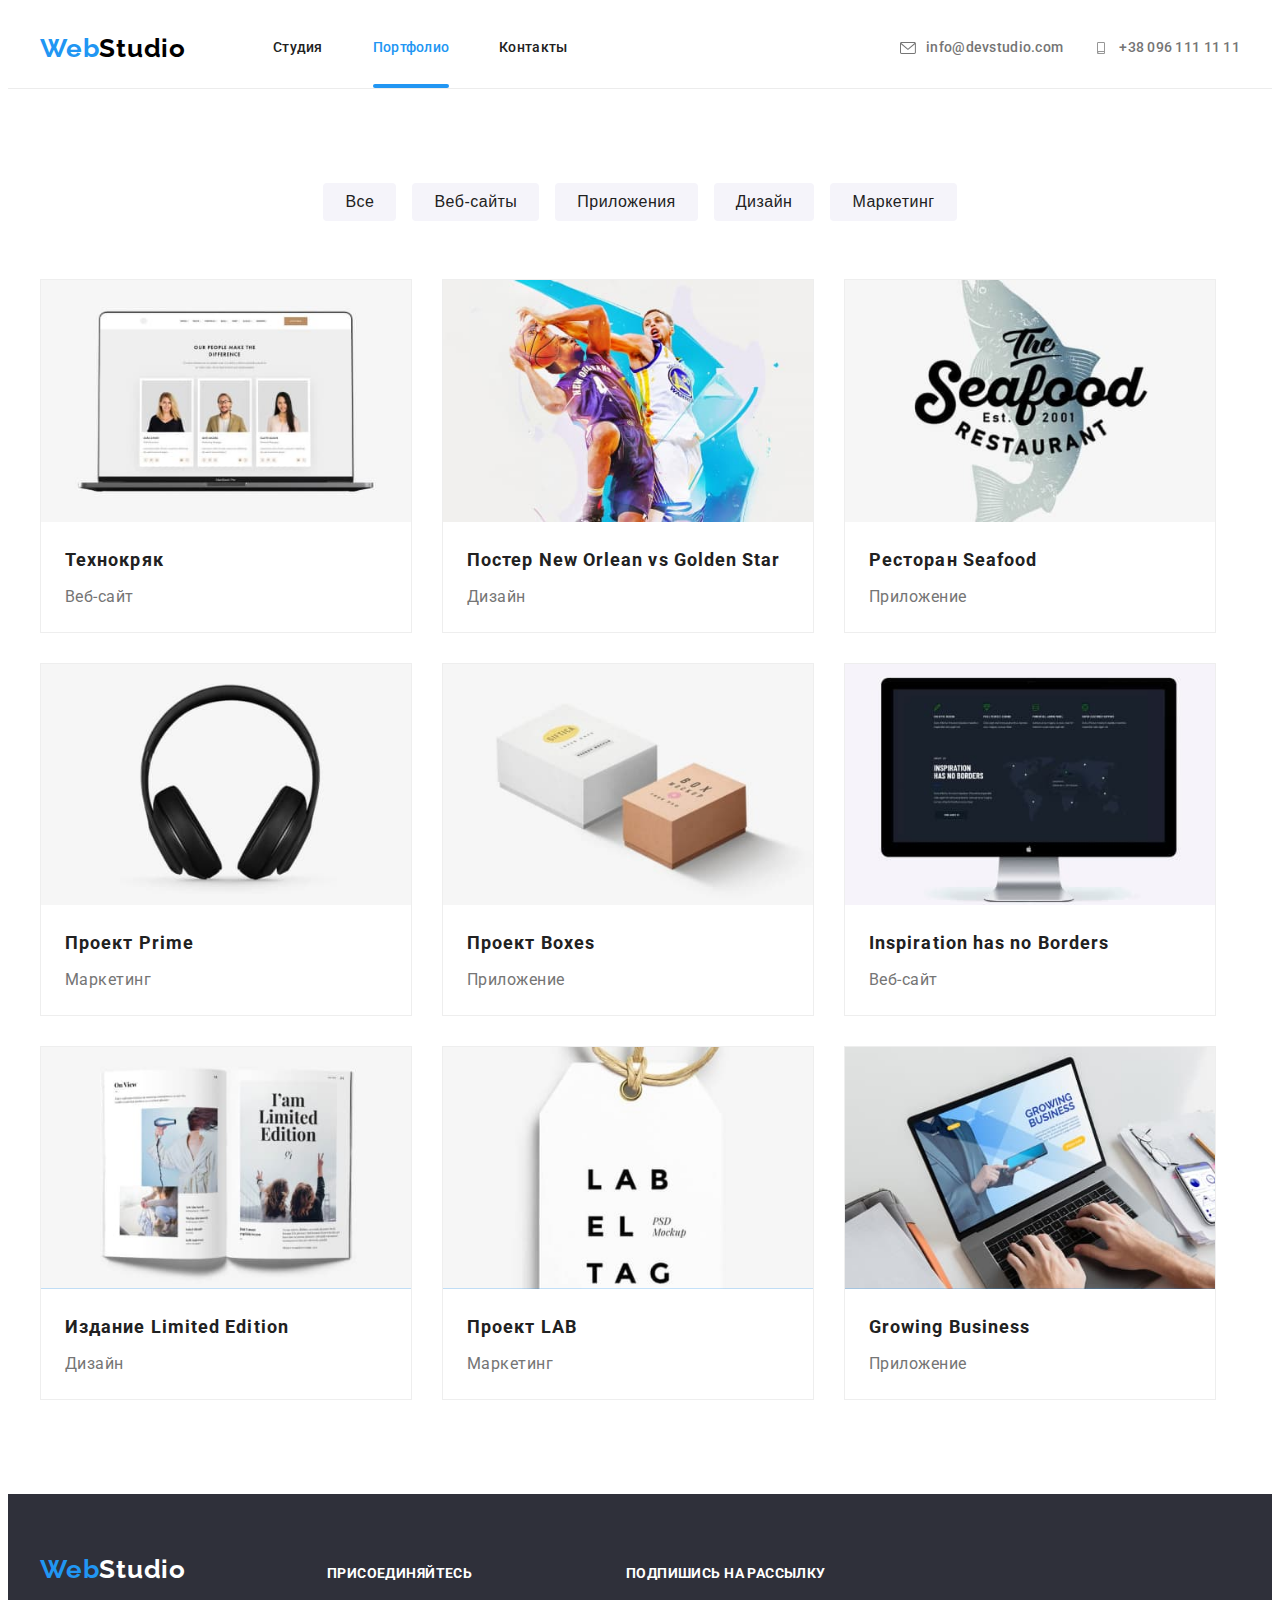
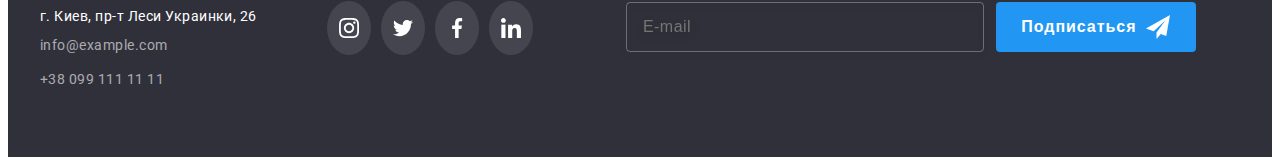
==== commit 13af0265: "update mobile menu" ====
--- a/portfolio.html
+++ b/portfolio.html
@@ -437,7 +437,7 @@
           </a>
         </li>
         <li class="mobile-menu__item">
-          <a href="./portfolio.html" class="mobile-menu__link">
+          <a href="./portfolio.html" class="mobile-menu__link mobile-menu__link--current">
             Портфолио
           </a>
         </li>
--- a/css/main.min.css
+++ b/css/main.min.css
@@ -1,2 +1,2 @@
-.nav-style,.social-links,.social-links__item,.social-links__link,.our-clients__list,.client__link,.button--mailing-form,.filter-btn,.projects .card-set{display:flex}.benefits,.our-team,.our-clients,.footer,.projects{padding-top:60px;padding-bottom:60px}@media screen and (min-width: 1200px){.benefits,.our-team,.our-clients,.footer,.projects{padding-top:94px;padding-bottom:94px}}.header-content,.hero-content,.benefits-content,.our-work-content,.our-team-content,.our-clients-content,.footer-content,.projects-content{max-width:480px;padding:0 15px;margin:0 auto}@media screen and (min-width: 768px) and (max-width: 1199px){.header-content,.hero-content,.benefits-content,.our-work-content,.our-team-content,.our-clients-content,.footer-content,.projects-content{max-width:768px}}@media screen and (min-width: 1200px){.header-content,.hero-content,.benefits-content,.our-work-content,.our-team-content,.our-clients-content,.footer-content,.projects-content{max-width:1200px}}.title--is-hidden,.order-form__checkbox{position:absolute;width:1px;height:1px;margin:-1px;padding:0;overflow:hidden;border:0;clip:rect(0 0 0 0)}h1,h2,h3,h4,p{margin:0 0}img{display:block;width:100%;height:auto}ul{list-style:none;padding:0;margin-top:0;margin-bottom:0}a{display:inline-block;text-decoration:none;padding:5px 0}body{font-family:'Roboto', 'Verdana', 'Tahoma';background-color:#fff;letter-spacing:0.03em}.logo{font-family:Raleway;font-style:normal;font-weight:700;font-size:24px;line-height:1.1666;letter-spacing:0.03em;color:#2196f3;padding:0;width:145px;height:31px}.logo--header-color{color:#000}.logo--footer-color{color:#fff}@media screen and (min-width: 1200px){.logo{font-size:26px;line-height:1.19}}.title{font-weight:700;font-size:28px;line-height:1.17;letter-spacing:0.03em;color:#212121;text-align:center}@media screen and (min-width: 1200px){.title{font-size:36px}}.title--margin{margin-bottom:30px}@media screen and (min-width: 1200px){.title--margin{margin-bottom:50px}}.header{border-bottom:solid 1px #ececec}@media screen and (min-width: 768px){.header-content{display:flex;align-items:center}}.nav-style{height:60px;align-items:center;justify-content:space-between}@media screen and (min-width: 768px){.nav-style{height:80px;align-items:center;justify-content:center}}.mobile-menu-open-btn:hover{fill:#2196f3;cursor:pointer}.mobile-menu-close-btn{display:none}@media screen and (min-width: 768px){.mobile-menu-open-btn{display:none}}.navigation{display:none}@media screen and (min-width: 768px){.navigation{display:flex;margin-left:88px;align-items:baseline;align-self:flex-end}.navigation__item:not(:last-child){margin-right:50px}.navigation__link{color:#212121;font-weight:500;font-size:14px;line-height:1.14;letter-spacing:0.02em;transition-property:color;transition-duration:250ms;transition-timing-function:cubic-bezier(0.4, 0, 0.2, 1)}.navigation__link:hover,.navigation__link:focus{color:#2196f3}}.navigation__item--current{color:#2196f3;padding-bottom:0}.navigation__item--current::after{content:'';display:block;max-width:100%;height:4px;margin-top:28px;background-color:#2196f3;border-radius:2px}.contacts-header{display:none}@media screen and (min-width: 768px){.contacts-header{display:block;align-self:center;margin-left:auto}.contacts-header__link{display:flex;align-items:center;font-weight:500;font-size:12px;line-height:1.16;letter-spacing:0.02em;color:#757575;transition-property:color, background-color, box-shadow;transition-duration:250ms;transition-timing-function:cubic-bezier(0.4, 0, 0.2, 1)}.contacts-header .envelope,.contacts-header .smartphone{margin-right:10px;fill:currentColor}.contacts-header__link:hover,.contacts-header__link:focus{color:#2196f3}}@media screen and (min-width: 768px) and (min-width: 1200px){.contacts-header{display:flex}.contacts-header__item:not(:last-child){margin-right:30px}}.hero{background-color:#2f303a;color:#fff;text-align:center;padding-top:118px;padding-bottom:118px;background-image:linear-gradient(to right, rgba(47,48,58,0.4), rgba(47,48,58,0.4)),url(../images/hero-img-480.jpg);background-repeat:no-repeat;background-position:center}@media screen and (min-device-pixel-ratio: 2), screen and (-webkit-min-device-pixel-ratio: 2), screen and (min-resolution: 192dpi), screen and (min-resolution: 2dppx){.hero{background-image:linear-gradient(to right, rgba(47,48,58,0.4), rgba(47,48,58,0.4)),url(../images/hero-img-480@2x.jpg);background-repeat:no-repeat;background-position:center}}@media screen and (min-width: 576px){.hero{background-image:linear-gradient(to right, rgba(47,48,58,0.4), rgba(47,48,58,0.4)),url(../images/hero-img-768.jpg);background-repeat:no-repeat;background-position:center}}@media screen and (min-width: 576px) and (min-device-pixel-ratio: 2), screen and (min-width: 576px) and (-webkit-min-device-pixel-ratio: 2), screen and (min-width: 576px) and (min-resolution: 192dpi), screen and (min-width: 576px) and (min-resolution: 2dppx){.hero{background-image:linear-gradient(to right, rgba(47,48,58,0.4), rgba(47,48,58,0.4)),url(../images/hero-img-768@2x.jpg);background-repeat:no-repeat;background-position:center}}@media screen and (min-width: 960px){.hero{background-image:linear-gradient(to right, rgba(47,48,58,0.4), rgba(47,48,58,0.4)),url(../images/hero-img-1600.jpg);background-repeat:no-repeat;background-position:center}}@media screen and (min-width: 960px) and (min-device-pixel-ratio: 2), screen and (min-width: 960px) and (-webkit-min-device-pixel-ratio: 2), screen and (min-width: 960px) and (min-resolution: 192dpi), screen and (min-width: 960px) and (min-resolution: 2dppx){.hero{background-image:linear-gradient(to right, rgba(47,48,58,0.4), rgba(47,48,58,0.4)),url(../images/hero-img-1600@2x.jpg);background-repeat:no-repeat;background-position:center}}.hero__heading{max-width:360px;margin:0 auto;font-weight:900;font-size:26px;line-height:1.62;letter-spacing:0.06em;text-transform:uppercase}@media screen and (min-width: 1200px){.hero__heading{max-width:696px;font-size:44px;line-height:1.36}}.button{font-weight:700;font-size:16px;text-align:center;letter-spacing:0.06em;background:#2196f3;color:#fff;width:200px;height:50px;border-radius:4px;border-width:0px;cursor:pointer;transition-property:color background-color box-shadow;transition-duration:250ms;transition-timing-function:cubic-bezier(0.4, 0, 0.2, 1)}.button:hover,.button:focus{box-shadow:0px 3px 1px rgba(0,0,0,0.1),0px 1px 2px rgba(0,0,0,0.08),0px 2px 2px rgba(0,0,0,0.12)}@media screen and (min-width: 768px){.benefits__list{display:flex;flex-wrap:wrap;margin-right:-30px}}@media screen and (min-width: 1200px){.benefits__list{display:flex;flex-wrap:nowrap;margin-right:-30px}}.benefits__item:not(:last-child){margin-bottom:30px}.benefits__icon{height:120px;max-width:450px;margin-bottom:30px;padding-top:25px;padding-bottom:25px;text-align:center;background-color:#f5f4fa;border-radius:4px}.benefits__headings{text-align:center;font-weight:700;font-size:14px;line-height:1.14;letter-spacing:0.03em;text-transform:uppercase;color:#212121}.benefits__text{margin-top:10px;font-size:14px;line-height:1.71;letter-spacing:0.03em;color:#757575}@media screen and (min-width: 768px){.benefits__item{margin-right:30px;flex-basis:calc(100% / 2 - 30px)}.benefits__item:not(:last-child){margin-bottom:0}}@media screen and (min-width: 1200px){.benefits__item{margin-right:30px;margin-bottom:0;flex-basis:calc(100% - 30px)}}.our-work{display:none}@media screen and (min-width: 1200px){.our-work{display:block;padding-bottom:94px}}@media screen and (min-width: 1200px){.our-work__list{display:flex;margin-right:-30px}.work-sample{margin-right:30px;flex-basis:calc(100% / 3 - 30px)}.work-sample__thumb{position:relative}.work-sample__text{display:flex;position:absolute;bottom:0;align-items:center;justify-content:center;width:100%;height:70px;background:rgba(47,48,58,0.8);font-weight:700;font-size:14px;line-height:1.14;letter-spacing:0.03em;color:#fff;text-transform:uppercase}}.our-team{background-color:#f5f4fa}.our-team__list{margin:-15px}@media screen and (min-width: 768px){.our-team__list{display:flex;justify-content:center;flex-wrap:wrap}}@media screen and (min-width: 1200px){.our-team__list{display:flex;flex-wrap:nowrap}}.team-member{margin:15px;max-width:450px;padding-bottom:24px;background-color:#fff;box-shadow:0px 1px 3px rgba(0,0,0,0.12),0px 1px 1px rgba(0,0,0,0.14),0px 2px 1px rgba(0,0,0,0.2);border-radius:0px 0px 4px 4px}@media screen and (min-width: 768px){.team-member{max-width:354px;flex-basis:calc(100% / 2 - 30px)}}@media screen and (min-width: 1200px){.team-member{max-width:270px}}.team-member__photo-capture{padding-top:30px;padding-bottom:16px;background-color:#fff}.team-member__name{font-weight:500;font-size:16px;line-height:1.19;letter-spacing:0.03em;text-align:center;color:#212121}.team-member__position{margin-top:10px;font-weight:500;font-size:16px;line-height:1.19;letter-spacing:0.03em;text-align:center;color:#757575}.social-links{align-items:center;justify-content:center;border-radius:0px 0px 4px 4px}.social-links__item{align-items:center;justify-content:center}.social-links__item:not(:last-child){margin-right:10px}.social-links__link{align-items:center;justify-content:center;height:44px;width:44px;border-radius:50%;fill:#afb1b8;transition-property:fill, background-color;transition-duration:250ms;transition-timing-function:cubic-bezier(0.4, 0, 0.2, 1)}.social-links__link:hover,.social-links__link:focus{background-color:#2196f3;fill:#fff}.our-clients__list{flex-wrap:wrap;margin:-15px}@media screen and (min-width: 1200px){.our-clients__list{flex-wrap:nowrap}}.client{width:210px;height:92px;margin:15px;flex-basis:calc(100% / 2 - 30px)}@media screen and (min-width: 768px){.client{width:226px;flex-basis:calc(100% / 3 - 30px)}}@media screen and (min-width: 1200px){.client{width:170px}}.client__link{min-width:100%;min-height:100%;padding:0;border:1px solid #afb1b8;border-radius:4px;align-items:center;justify-content:center;fill:#afb1b8;transition-property:fill, border-color;transition-duration:250ms;transition-timing-function:cubic-bezier(0.4, 0, 0.2, 1)}.client__link:hover,.client__link:focus{fill:#2196f3;border-color:#2196f3}.footer{background-color:#2f303a;color:#fff}.footer-content{text-align:center}@media screen and (min-width: 1200px){.footer-content{display:flex;align-items:baseline;text-align:left}}@media screen and (min-width: 768px){.footer-logo-social-wrap{display:flex;align-items:baseline;justify-content:space-between;padding-left:76px;padding-right:89px;padding-bottom:60px}}@media screen and (min-width: 1200px){.footer-logo-social-wrap{padding:0}}.address-style{margin-top:20px;font-size:14px;font-style:normal;line-height:1.71}.contact-footer__link{font-size:14px;line-height:1.71;color:rgba(255,255,255,0.6);transition-property:color;transition-duration:250ms;transition-timing-function:cubic-bezier(0.4, 0, 0.2, 1)}.contact-footer__link:hover,.contact-footer__link:focus{color:#2196f3}.footer-social{padding:60px 0}@media screen and (min-width: 768px){.footer-social{padding:0}}@media screen and (min-width: 1200px){.footer-social{padding-left:70px}}.footer-social__text{margin-bottom:20px;font-weight:700;font-size:14px;line-height:16px;letter-spacing:0.03em;text-transform:uppercase}.footer-social--social-links .social-links__link{background:rgba(255,255,255,0.1);fill:#fff}.footer-social--social-links .social-links__link:hover,.footer-social--social-links .social-links__link:focus{background:#2196f3}@media screen and (min-width: 1200px){.footer-form{padding-left:93px}}.mailing-form___box{margin-top:20px}@media screen and (min-width: 1200px){.mailing-form___box{display:flex;align-items:center}}.mailing-form__lable{font-weight:700;font-size:14px;line-height:1.14;letter-spacing:0.03em;text-transform:uppercase}.mailing-form__input-wrap{max-width:450px}@media screen and (min-width: 768px) and (max-width: 1199px){.mailing-form__input-wrap{margin:0 auto}}@media screen and (min-width: 1200px){.mailing-form__input-wrap{width:358px}}.mailing-form__input{width:100%;height:50px;padding:15px 16px;border:1px solid rgba(255,255,255,0.3);box-sizing:border-box;filter:drop-shadow(0px 4px 4px rgba(0,0,0,0.15));border-radius:4px;background-color:var(--bg-hero-footer-color);color:rgba(255,255,255,0.6);font-size:16px;line-height:1.25;letter-spacing:0.03em}.button--mailing-form{margin-left:auto;margin-right:auto;margin-top:20px;align-items:center;justify-content:center;fill:#fff}@media screen and (min-width: 1200px){.button--mailing-form{margin-top:0;margin-left:12px}}.backdrop.is-hidden{opacity:0;pointer-events:none;visibility:hidden}.backdrop{position:fixed;width:100vw;height:100vh;top:0;left:0;background-color:rgba(0,0,0,0.2);opacity:1;transition:opacity 250ms cubic-bezier(0.4, 0, 0.2, 1)}.modal{position:relative;top:50%;left:50%;transform:translate(-50%, -50%);max-width:450px;padding:40px;background-color:#fff;box-shadow:0px 1px 3px rgba(0,0,0,0.12),0px 1px 1px rgba(0,0,0,0.14),0px 2px 1px rgba(0,0,0,0.2);border-radius:4px}@media screen and (min-width: 1200px){.modal{max-width:528px}}.btn-close{position:fixed;top:8px;right:8px;display:flex;align-items:center;justify-content:center;width:30px;height:30px;border:1px solid rgba(0,0,0,0.1);border-radius:50%;background-color:#fff;fill:#000;transition:fill 250ms cubic-bezier(0.4, 0, 0.2, 1)}.btn-close:hover{cursor:pointer;fill:#2196f3}.order-form__title{margin-bottom:12px;font-weight:700;font-size:20px;line-height:1.15;text-align:center;letter-spacing:0.03em;color:#212121}.order-form__lable{font-size:12px;line-height:1.17;letter-spacing:0.01em;color:#757575}.order-form__input-wrap{position:relative;margin-top:4px;margin-bottom:10px}.order-form__icon{position:absolute;top:50%;left:12px;transform:translateY(-50%)}.order-form__input{width:100%;height:40px;padding-left:42px;border:1px solid rgba(33,33,33,0.2);box-sizing:border-box;border-radius:4px}.order-form__input:focus{border:1px solid #2196f3;outline-color:#2196f3}.order-form__input:focus ~ .order-form__icon{fill:#2196f3}.order-form__comments{width:100%;height:120px;margin-top:4px;margin-bottom:20px;padding:14px 16px;border:1px solid rgba(33,33,33,0.2);border-radius:4px;resize:none}.order-form__comments:focus{outline-color:#2196f3}.order-form__comments::placeholder{font-size:14px;line-height:1.14;letter-spacing:0.01em;color:rgba(117,117,117,0.5)}.order-form__check{position:relative;padding-left:23px;font-size:12px;line-height:1.7;letter-spacing:0.03em}@media screen and (min-width: 1200px){.order-form__check{font-size:14px;line-height:1.7}}.order-form__check-wrap{text-align:center;margin-bottom:30px}.order-form__check-icon{position:absolute;top:50%;left:0;transform:translateY(-50%);width:16px;height:15px;border:2px solid #000;border-radius:2px;fill:#fff}.order-form__checkbox:checked ~ .order-form__check-icon{background-color:#2196f3}.order-form__checkbox:focus ~ .order-form__check-icon{box-shadow:0 0 0 0.1em #000}.condition-link{color:#2196f3}.condition-link:focus{outline-color:#2196f3}.filter-btn{justify-content:center;flex-wrap:wrap;justify-content:start;margin:-8px -8px -8px;margin-bottom:40px}.filter-btn__item{margin:8px}.filter-btn__item:not(:last-child){margin-right:8px}@media screen and (min-width: 768px){.filter-btn{justify-content:center}}.filter-btn--button{width:100%;padding:6px 22px;color:#212121;background-color:#f5f4fa;font-weight:500;font-size:16px;line-height:1.625;letter-spacing:0.03em}.filter-btn--button:hover,.filter-btn--button:focus{color:#fff;background-color:#2196f3}.projects .card-set{align-content:start;flex-wrap:wrap;margin:-15px}.product{margin:15px;width:450px;border:1px solid #eeeeee;transition-property:box-shadow;transition-duration:250ms;transition-timing-function:cubic-bezier(0.4, 0, 0.2, 1)}@media screen and (min-width: 768px){.product{width:354px}}@media screen and (min-width: 1200px){.product{width:370px}}.product:focus,.product:hover{box-shadow:0px 1px 1px rgba(0,0,0,0.12),0px 4px 4px rgba(0,0,0,0.06),1px 4px 6px rgba(0,0,0,0.16)}.product__link{padding:0;width:100%}.product__thumb{position:relative;overflow:hidden}.product__overlay{position:absolute;width:100%;height:100%;bottom:0;left:0;padding:63px 24px;color:#fff;font-size:18px;line-height:1.55;letter-spacing:0.03em;background-color:rgba(33,150,243,0.9);transform:translateY(100%);transition-property:transform;transition-duration:250ms;transition-timing-function:cubic-bezier(0.4, 0, 0.2, 1)}.product__link:focus .product__overlay,.product:hover .product__overlay{transform:translateY(0%)}.product__caption{font-weight:700;font-size:18px;line-height:2;letter-spacing:0.06em;color:#212121}.product__text{margin-top:4px;font-size:16px;line-height:1.87;letter-spacing:0.03em;color:#757575}.product__descrp{padding:20px 24px}.mobile-menu{position:fixed;top:0;left:0;height:100vh;width:100vw;padding:48px 40px;display:flex;flex-direction:column;justify-content:space-between;background-color:#fff;transform:translateX(100%);transition:transform 250ms cubic-bezier(0.4, 0, 0.2, 1)}.mobile-menu.is-open{transform:translateX(0)}.mobile-menu__nav{position:relative}.mobile-menu__btn-close{position:fixed;top:10px;right:10px;width:40px;height:40px;display:flex;align-items:center;justify-content:center;border-style:none;background-color:inherit}.mobile-menu__btn-close:hover,.mobile-menu__btn-close:focus{fill:#2196f3}.mobile-menu__item:not(:last-child){margin-bottom:32px}.mobile-menu__link{color:#212121;font-weight:500;font-size:40px;line-height:1.175;letter-spacing:0.02em}.mobile-menu__link:hover,.mobile-menu__link:focus{color:#2196f3}.mobile-menu__link--current{color:#2196f3}.mobile-menu-contacts-list__link--phone{padding-bottom:32px;font-weight:500;font-size:34px;line-height:1.176;letter-spacing:0.02em;color:#2196f3}.mobile-menu-contacts-list__link--email{padding-bottom:64px;font-weight:500;font-size:24px;line-height:1.166;letter-spacing:0.02em;color:#757575}.social-links-mini{display:flex;justify-content:center;flex-wrap:wrap}.social-links-mini__item:not(:last-child){margin-right:20px}.social-links-mini__link{font-weight:500;font-size:18px;line-height:1.22px;letter-spacing:0.02em;color:#2196f3}
+.nav-style,.social-links,.social-links__item,.social-links__link,.our-clients__list,.client__link,.button--mailing-form,.filter-btn,.projects .card-set{display:flex}.benefits,.our-team,.our-clients,.footer,.projects{padding-top:60px;padding-bottom:60px}@media screen and (min-width: 1200px){.benefits,.our-team,.our-clients,.footer,.projects{padding-top:94px;padding-bottom:94px}}.header-content,.hero-content,.benefits-content,.our-work-content,.our-team-content,.our-clients-content,.footer-content,.projects-content{max-width:480px;padding:0 15px;margin:0 auto}@media screen and (min-width: 768px) and (max-width: 1199px){.header-content,.hero-content,.benefits-content,.our-work-content,.our-team-content,.our-clients-content,.footer-content,.projects-content{max-width:768px}}@media screen and (min-width: 1200px){.header-content,.hero-content,.benefits-content,.our-work-content,.our-team-content,.our-clients-content,.footer-content,.projects-content{max-width:1200px}}.title--is-hidden,.order-form__checkbox{position:absolute;width:1px;height:1px;margin:-1px;padding:0;overflow:hidden;border:0;clip:rect(0 0 0 0)}h1,h2,h3,h4,p{margin:0 0}img{display:block;width:100%;height:auto}ul{list-style:none;padding:0;margin-top:0;margin-bottom:0}a{display:inline-block;text-decoration:none;padding:5px 0}body{font-family:'Roboto', 'Verdana', 'Tahoma';background-color:#fff;letter-spacing:0.03em}.logo{font-family:Raleway;font-style:normal;font-weight:700;font-size:24px;line-height:1.1666;letter-spacing:0.03em;color:#2196f3;padding:0;width:145px;height:31px}.logo--header-color{color:#000}.logo--footer-color{color:#fff}@media screen and (min-width: 1200px){.logo{font-size:26px;line-height:1.19}}.title{font-weight:700;font-size:28px;line-height:1.17;letter-spacing:0.03em;color:#212121;text-align:center}@media screen and (min-width: 1200px){.title{font-size:36px}}.title--margin{margin-bottom:30px}@media screen and (min-width: 1200px){.title--margin{margin-bottom:50px}}.header{border-bottom:solid 1px #ececec}@media screen and (min-width: 768px){.header-content{display:flex;align-items:center}}.nav-style{height:60px;align-items:center;justify-content:space-between}@media screen and (min-width: 768px){.nav-style{height:80px;align-items:center;justify-content:center}}.mobile-menu-open-btn:hover{fill:#2196f3;cursor:pointer}.mobile-menu-close-btn{display:none}@media screen and (min-width: 768px){.mobile-menu-open-btn{display:none}}.navigation{display:none}@media screen and (min-width: 768px){.navigation{display:flex;margin-left:88px;align-items:baseline;align-self:flex-end}.navigation__item:not(:last-child){margin-right:50px}.navigation__link{color:#212121;font-weight:500;font-size:14px;line-height:1.14;letter-spacing:0.02em;transition-property:color;transition-duration:250ms;transition-timing-function:cubic-bezier(0.4, 0, 0.2, 1)}.navigation__link:hover,.navigation__link:focus{color:#2196f3}}.navigation__item--current{color:#2196f3;padding-bottom:0}.navigation__item--current::after{content:'';display:block;max-width:100%;height:4px;margin-top:28px;background-color:#2196f3;border-radius:2px}.contacts-header{display:none}@media screen and (min-width: 768px){.contacts-header{display:block;align-self:center;margin-left:auto}.contacts-header__link{display:flex;align-items:center;font-weight:500;font-size:12px;line-height:1.16;letter-spacing:0.02em;color:#757575;transition-property:color, background-color, box-shadow;transition-duration:250ms;transition-timing-function:cubic-bezier(0.4, 0, 0.2, 1)}.contacts-header .envelope,.contacts-header .smartphone{margin-right:10px;fill:currentColor}.contacts-header__link:hover,.contacts-header__link:focus{color:#2196f3}}@media screen and (min-width: 1200px){.contacts-header{display:flex;align-self:center;margin-left:auto}.contacts-header__item:not(:last-child){margin-right:30px}.contacts-header__link{display:flex;align-items:center;font-weight:500;font-size:14px;line-height:1.14;letter-spacing:0.02em;color:#757575;transition-property:color, background-color, box-shadow;transition-duration:250ms;transition-timing-function:cubic-bezier(0.4, 0, 0.2, 1)}.contacts-header .envelope,.contacts-header .smartphone{margin-right:10px;fill:currentColor}.contacts-header__link:hover,.contacts-header__link:focus{color:#2196f3}}.hero{background-color:#2f303a;color:#fff;text-align:center;padding-top:118px;padding-bottom:118px;background-image:linear-gradient(to right, rgba(47,48,58,0.4), rgba(47,48,58,0.4)),url(../images/hero-img-480.jpg);background-repeat:no-repeat;background-position:center}@media screen and (min-width: 1200px){.hero{padding-top:200px;padding-bottom:200px}}.hero--button{margin-top:30px}@media screen and (min-device-pixel-ratio: 2), screen and (-webkit-min-device-pixel-ratio: 2), screen and (min-resolution: 192dpi), screen and (min-resolution: 2dppx){.hero{background-image:linear-gradient(to right, rgba(47,48,58,0.4), rgba(47,48,58,0.4)),url(../images/hero-img-480@2x.jpg);background-repeat:no-repeat;background-position:center}}@media screen and (min-width: 576px){.hero{background-image:linear-gradient(to right, rgba(47,48,58,0.4), rgba(47,48,58,0.4)),url(../images/hero-img-768.jpg);background-repeat:no-repeat;background-position:center}}@media screen and (min-width: 576px) and (min-device-pixel-ratio: 2), screen and (min-width: 576px) and (-webkit-min-device-pixel-ratio: 2), screen and (min-width: 576px) and (min-resolution: 192dpi), screen and (min-width: 576px) and (min-resolution: 2dppx){.hero{background-image:linear-gradient(to right, rgba(47,48,58,0.4), rgba(47,48,58,0.4)),url(../images/hero-img-768@2x.jpg);background-repeat:no-repeat;background-position:center}}@media screen and (min-width: 960px){.hero{background-image:linear-gradient(to right, rgba(47,48,58,0.4), rgba(47,48,58,0.4)),url(../images/hero-img-1600.jpg);background-repeat:no-repeat;background-position:center}}@media screen and (min-width: 960px) and (min-device-pixel-ratio: 2), screen and (min-width: 960px) and (-webkit-min-device-pixel-ratio: 2), screen and (min-width: 960px) and (min-resolution: 192dpi), screen and (min-width: 960px) and (min-resolution: 2dppx){.hero{background-image:linear-gradient(to right, rgba(47,48,58,0.4), rgba(47,48,58,0.4)),url(../images/hero-img-1600@2x.jpg);background-repeat:no-repeat;background-position:center}}.hero__heading{max-width:360px;margin:0 auto;font-weight:900;font-size:26px;line-height:1.62;letter-spacing:0.06em;text-transform:uppercase}@media screen and (min-width: 1200px){.hero__heading{max-width:696px;font-size:44px;line-height:1.36}}.button{font-weight:700;font-size:16px;text-align:center;letter-spacing:0.06em;background:#2196f3;color:#fff;width:200px;height:50px;border-radius:4px;border-width:0px;cursor:pointer;transition-property:color background-color box-shadow;transition-duration:250ms;transition-timing-function:cubic-bezier(0.4, 0, 0.2, 1)}.button:hover,.button:focus{box-shadow:0px 3px 1px rgba(0,0,0,0.1),0px 1px 2px rgba(0,0,0,0.08),0px 2px 2px rgba(0,0,0,0.12)}@media screen and (min-width: 768px){.benefits__list{display:flex;flex-wrap:wrap;margin-right:-30px}}@media screen and (min-width: 1200px){.benefits__list{display:flex;flex-wrap:nowrap;margin-right:-30px}}.benefits__item:not(:last-child){margin-bottom:30px}.benefits__icon{height:120px;max-width:450px;margin-bottom:30px;padding-top:25px;padding-bottom:25px;text-align:center;background-color:#f5f4fa;border-radius:4px}.benefits__headings{text-align:center;font-weight:700;font-size:14px;line-height:1.14;letter-spacing:0.03em;text-transform:uppercase;color:#212121}.benefits__text{margin-top:10px;font-size:14px;line-height:1.71;letter-spacing:0.03em;color:#757575}@media screen and (min-width: 768px){.benefits__headings{text-align:left}.benefits__item{margin-right:30px;flex-basis:calc(100% / 2 - 30px)}.benefits__item:not(:last-child){margin-bottom:0}}@media screen and (min-width: 1200px){.benefits__headings{text-align:left}.benefits__item{margin-right:30px;margin-bottom:0;flex-basis:calc(100% - 30px)}}.our-work{display:none}@media screen and (min-width: 1200px){.our-work{display:block;padding-bottom:94px}}@media screen and (min-width: 1200px){.our-work__list{display:flex;margin-right:-30px}.work-sample{margin-right:30px;flex-basis:calc(100% / 3 - 30px)}.work-sample__thumb{position:relative}.work-sample__text{display:flex;position:absolute;bottom:0;align-items:center;justify-content:center;width:100%;height:70px;background:rgba(47,48,58,0.8);font-weight:700;font-size:14px;line-height:1.14;letter-spacing:0.03em;color:#fff;text-transform:uppercase}}.our-team{background-color:#f5f4fa}.our-team__list{display:flex;justify-content:center;flex-wrap:wrap;margin:-15px}@media screen and (min-width: 768px){.our-team__list{display:flex;justify-content:center;flex-wrap:wrap}}@media screen and (min-width: 1200px){.our-team__list{display:flex;flex-wrap:nowrap}}.team-member{margin:15px;max-width:450px;padding-bottom:24px;background-color:#fff;box-shadow:0px 1px 3px rgba(0,0,0,0.12),0px 1px 1px rgba(0,0,0,0.14),0px 2px 1px rgba(0,0,0,0.2);border-radius:0px 0px 4px 4px}@media screen and (min-width: 768px){.team-member{max-width:354px;flex-basis:calc(100% / 2 - 30px)}}@media screen and (min-width: 1200px){.team-member{max-width:270px}}.team-member__photo-capture{padding-top:30px;padding-bottom:16px;background-color:#fff}.team-member__name{font-weight:500;font-size:16px;line-height:1.19;letter-spacing:0.03em;text-align:center;color:#212121}.team-member__position{margin-top:10px;font-weight:500;font-size:16px;line-height:1.19;letter-spacing:0.03em;text-align:center;color:#757575}.social-links{align-items:center;justify-content:center;border-radius:0px 0px 4px 4px}.social-links__item{align-items:center;justify-content:center}.social-links__item:not(:last-child){margin-right:10px}.social-links__link{align-items:center;justify-content:center;height:44px;width:44px;border-radius:50%;fill:#afb1b8;transition-property:fill, background-color;transition-duration:250ms;transition-timing-function:cubic-bezier(0.4, 0, 0.2, 1)}.social-links__link:hover,.social-links__link:focus{background-color:#2196f3;fill:#fff}.our-clients__list{flex-wrap:wrap;margin:-15px}@media screen and (min-width: 1200px){.our-clients__list{flex-wrap:nowrap}}.client{width:210px;height:92px;margin:15px;flex-basis:calc(100% / 2 - 30px)}@media screen and (min-width: 768px){.client{width:226px;flex-basis:calc(100% / 3 - 30px)}}@media screen and (min-width: 1200px){.client{width:170px}}.client__link{min-width:100%;min-height:100%;padding:0;border:1px solid #afb1b8;border-radius:4px;align-items:center;justify-content:center;fill:#afb1b8;transition-property:fill, border-color;transition-duration:250ms;transition-timing-function:cubic-bezier(0.4, 0, 0.2, 1)}.client__link:hover,.client__link:focus{fill:#2196f3;border-color:#2196f3}.footer{background-color:#2f303a;color:#fff}@media screen and (min-width: 1200px){.footer{padding-top:60px;padding-bottom:60px}}.footer-content{text-align:center}@media screen and (min-width: 1200px){.footer-content{display:flex;align-items:baseline;text-align:left}}@media screen and (min-width: 768px){.footer-logo-social-wrap{display:flex;align-items:baseline;justify-content:space-between;padding-left:76px;padding-right:89px;padding-bottom:60px}}@media screen and (min-width: 1200px){.footer-logo-social-wrap{padding:0}}.address-style{margin-top:20px;font-size:14px;font-style:normal;line-height:1.71}.contact-footer__link{font-size:14px;line-height:1.71;color:rgba(255,255,255,0.6);transition-property:color;transition-duration:250ms;transition-timing-function:cubic-bezier(0.4, 0, 0.2, 1)}.contact-footer__link:hover,.contact-footer__link:focus{color:#2196f3}.footer-social{padding:60px 0}@media screen and (min-width: 768px){.footer-social{padding:0}}@media screen and (min-width: 1200px){.footer-social{padding-left:70px}}.footer-social__text{margin-bottom:20px;font-weight:700;font-size:14px;line-height:16px;letter-spacing:0.03em;text-transform:uppercase}.footer-social--social-links .social-links__link{background:rgba(255,255,255,0.1);fill:#fff}.footer-social--social-links .social-links__link:hover,.footer-social--social-links .social-links__link:focus{background:#2196f3}@media screen and (min-width: 1200px){.footer-form{padding-left:93px}}.mailing-form___box{margin-top:20px}@media screen and (min-width: 1200px){.mailing-form___box{display:flex;align-items:center}}.mailing-form__lable{font-weight:700;font-size:14px;line-height:1.14;letter-spacing:0.03em;text-transform:uppercase}.mailing-form__input-wrap{max-width:450px}@media screen and (min-width: 768px) and (max-width: 1199px){.mailing-form__input-wrap{margin:0 auto}}@media screen and (min-width: 1200px){.mailing-form__input-wrap{width:358px}}.mailing-form__input{width:100%;height:50px;padding:15px 16px;border:1px solid rgba(255,255,255,0.3);box-sizing:border-box;filter:drop-shadow(0px 4px 4px rgba(0,0,0,0.15));border-radius:4px;background-color:var(--bg-hero-footer-color);color:rgba(255,255,255,0.6);font-size:16px;line-height:1.25;letter-spacing:0.03em}.button--mailing-form{margin-left:auto;margin-right:auto;margin-top:20px;align-items:center;justify-content:center;fill:#fff}@media screen and (min-width: 1200px){.button--mailing-form{margin-top:0;margin-left:12px}}.backdrop.is-hidden{opacity:0;pointer-events:none;visibility:hidden}.backdrop{position:fixed;width:100vw;height:100vh;top:0;left:0;background-color:rgba(0,0,0,0.2);opacity:1;transition:opacity 250ms cubic-bezier(0.4, 0, 0.2, 1)}.modal{position:relative;top:50%;left:50%;transform:translate(-50%, -50%);max-width:450px;padding:40px;background-color:#fff;box-shadow:0px 1px 3px rgba(0,0,0,0.12),0px 1px 1px rgba(0,0,0,0.14),0px 2px 1px rgba(0,0,0,0.2);border-radius:4px}@media screen and (min-width: 1200px){.modal{max-width:528px}}.btn-close{position:fixed;top:8px;right:8px;display:flex;align-items:center;justify-content:center;width:30px;height:30px;border:1px solid rgba(0,0,0,0.1);border-radius:50%;background-color:#fff;fill:#000;transition:fill 250ms cubic-bezier(0.4, 0, 0.2, 1)}.btn-close:hover{cursor:pointer;fill:#2196f3}.order-form__title{margin-bottom:12px;font-weight:700;font-size:20px;line-height:1.15;text-align:center;letter-spacing:0.03em;color:#212121}.order-form__lable{font-size:12px;line-height:1.17;letter-spacing:0.01em;color:#757575}.order-form__input-wrap{position:relative;margin-top:4px;margin-bottom:10px}.order-form__icon{position:absolute;top:50%;left:12px;transform:translateY(-50%)}.order-form__input{width:100%;height:40px;padding-left:42px;border:1px solid rgba(33,33,33,0.2);box-sizing:border-box;border-radius:4px}.order-form__input:focus{border:1px solid #2196f3;outline-color:#2196f3}.order-form__input:focus ~ .order-form__icon{fill:#2196f3}.order-form__comments{width:100%;height:120px;margin-top:4px;margin-bottom:20px;padding:14px 16px;border:1px solid rgba(33,33,33,0.2);border-radius:4px;resize:none}.order-form__comments:focus{outline-color:#2196f3}.order-form__comments::placeholder{font-size:14px;line-height:1.14;letter-spacing:0.01em;color:rgba(117,117,117,0.5)}.order-form__check{position:relative;padding-left:23px;font-size:12px;line-height:1.7;letter-spacing:0.03em}@media screen and (min-width: 1200px){.order-form__check{font-size:14px;line-height:1.7}}.order-form__check-wrap{text-align:center;margin-bottom:30px}.order-form__check-icon{position:absolute;top:50%;left:0;transform:translateY(-50%);width:16px;height:15px;border:2px solid #000;border-radius:2px;fill:#fff}.order-form__checkbox:checked ~ .order-form__check-icon{background-color:#2196f3}.order-form__checkbox:focus ~ .order-form__check-icon{box-shadow:0 0 0 0.1em #000}.condition-link{color:#2196f3}.condition-link:focus{outline-color:#2196f3}.filter-btn{justify-content:center;flex-wrap:wrap;justify-content:start;margin:-8px -8px -8px;margin-bottom:40px}.filter-btn__item{margin:8px}.filter-btn__item:not(:last-child){margin-right:8px}@media screen and (min-width: 768px){.filter-btn{justify-content:center;margin-bottom:30px}}@media screen and (min-width: 1200px){.filter-btn{margin-bottom:50px}}.filter-btn--button{width:100%;height:100%;padding:6px 22px;color:#212121;background-color:#f5f4fa;font-weight:500;font-size:16px;line-height:1.625;letter-spacing:0.03em}.filter-btn--button:hover,.filter-btn--button:focus{color:#fff;background-color:#2196f3}.projects .card-set{align-content:start;flex-wrap:wrap;margin:-15px}.product{margin:15px;width:450px;border:1px solid #eeeeee;transition-property:box-shadow;transition-duration:250ms;transition-timing-function:cubic-bezier(0.4, 0, 0.2, 1)}@media screen and (min-width: 768px){.product{width:354px}}@media screen and (min-width: 1200px){.product{width:370px}}.product:focus,.product:hover{box-shadow:0px 1px 1px rgba(0,0,0,0.12),0px 4px 4px rgba(0,0,0,0.06),1px 4px 6px rgba(0,0,0,0.16)}.product__link{padding:0;width:100%}.product__thumb{position:relative;overflow:hidden}.product__overlay{position:absolute;width:100%;height:100%;bottom:0;left:0;padding:63px 24px;color:#fff;font-size:18px;line-height:1.55;letter-spacing:0.03em;background-color:rgba(33,150,243,0.9);transform:translateY(100%);transition-property:transform;transition-duration:250ms;transition-timing-function:cubic-bezier(0.4, 0, 0.2, 1)}.product__link:focus .product__overlay,.product:hover .product__overlay{transform:translateY(0%)}.product__caption{font-weight:700;font-size:18px;line-height:2;letter-spacing:0.06em;color:#212121}.product__text{margin-top:4px;font-size:16px;line-height:1.87;letter-spacing:0.03em;color:#757575}.product__descrp{padding:20px 24px}.mobile-menu{position:fixed;top:0;left:0;height:100vh;width:100vw;padding:48px 40px;display:flex;flex-direction:column;justify-content:space-between;background-color:#fff;transform:translateX(100%);transition:transform 250ms cubic-bezier(0.4, 0, 0.2, 1)}.mobile-menu.is-open{transform:translateX(0)}.mobile-menu__nav{position:relative}.mobile-menu__btn-close{position:fixed;top:10px;right:10px;width:40px;height:40px;display:flex;align-items:center;justify-content:center;border-style:none;background-color:inherit}.mobile-menu__btn-close:hover,.mobile-menu__btn-close:focus{fill:#2196f3}.mobile-menu__item:not(:last-child){margin-bottom:32px}.mobile-menu__link{color:#212121;font-weight:500;font-size:40px;line-height:1.175;letter-spacing:0.02em}.mobile-menu__link:hover,.mobile-menu__link:focus{color:#2196f3}.mobile-menu__link--current{color:#2196f3}.mobile-menu-contacts-list__link--phone{padding-bottom:32px;font-weight:500;font-size:34px;line-height:1.176;letter-spacing:0.02em;color:#2196f3}.mobile-menu-contacts-list__link--email{padding-bottom:64px;font-weight:500;font-size:24px;line-height:1.166;letter-spacing:0.02em;color:#757575}.social-links-mini{display:flex;justify-content:left;flex-wrap:wrap}.social-links-mini__item{display:flex;align-items:center}.social-links-mini__item:not(:last-child)::after{content:'';margin-left:10px;margin-right:10px;height:22px;width:1px;border:1px solid rgba(33,33,33,0.2)}.social-links-mini__link{font-weight:500;font-size:18px;line-height:1.22px;letter-spacing:0.02em;color:#2196f3}
 /*# sourceMappingURL=main.min.css.map */